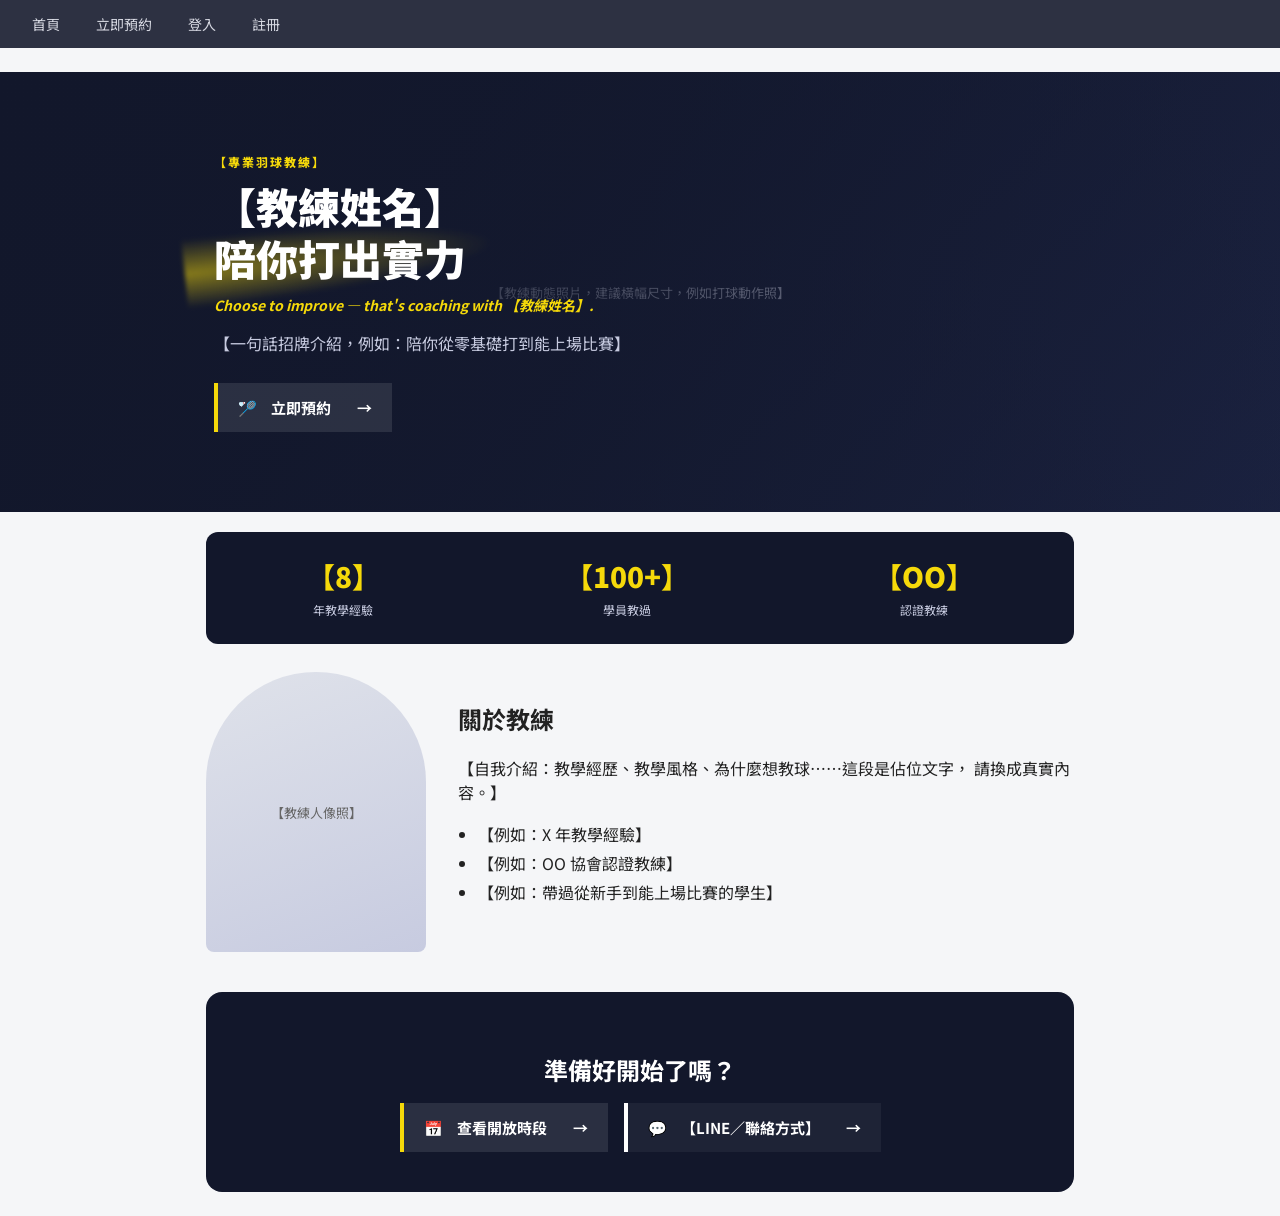
==== static/index.html @ aa8d1e14 "首頁改版參考 volunfittc.com.tw：滿版照片hero、拱門照片框、長條CTA按鈕 用者提供 volunfittc.com.tw 當設計參考，截圖看過後套用幾個明顯提升 質感的元素： - " ====
<!DOCTYPE html>
<html lang="zh-Hant">
<head>
  <meta charset="UTF-8" />
  <meta name="viewport" content="width=device-width, initial-scale=1" />
  <title>教練預約網站</title>
  <link rel="preconnect" href="https://fonts.googleapis.com" />
  <link rel="preconnect" href="https://fonts.gstatic.com" crossorigin />
  <link href="https://fonts.googleapis.com/css2?family=Noto+Sans+TC:wght@400;700;900&display=swap" rel="stylesheet" />
  <link rel="stylesheet" href="/static/css/style.css" />
</head>
<body>
  <nav class="topnav" id="topnav"></nav>
  <main class="home-main">
    <!--
      這整頁都是佔位內容（用【】標起來），還沒放教練真實的介紹跟照片。
      等內容確定後換掉：
      - .hero-photo 跟 .about-photo 的 background-image 換成真實照片網址
      - .stat-number、【】文字換成真實內容
      版面設計參考 volunfittc.com.tw：滿版照片 hero + 深色遮罩、粗體大
      標語配發光色帶、拱門照片框、左色條+icon 的長條 CTA 按鈕。
    -->
    <section class="hero-sporty">
      <div class="hero-photo hero-photo-placeholder">
        <span>【教練動態照片，建議橫幅尺寸，例如打球動作照】</span>
      </div>
      <div class="hero-overlay"></div>
      <div class="hero-content">
        <p class="hero-eyebrow">【專業羽球教練】</p>
        <h1 class="hero-headline">
          【教練姓名】<br />
          <span class="hero-glow">陪你打出實力</span>
        </h1>
        <p class="hero-tagline-en">Choose to improve — that's coaching with 【教練姓名】.</p>
        <p class="hero-tagline">【一句話招牌介紹，例如：陪你從零基礎打到能上場比賽】</p>
        <a href="/book.html" class="cta-bar">
          <span class="cta-bar-icon">🏸</span>
          <span>立即預約</span>
          <span class="cta-bar-arrow">→</span>
        </a>
      </div>
    </section>

    <div class="stats-row">
      <div class="stat-item">
        <span class="stat-number">【8】</span>
        <span class="stat-label">年教學經驗</span>
      </div>
      <div class="stat-item">
        <span class="stat-number">【100+】</span>
        <span class="stat-label">學員教過</span>
      </div>
      <div class="stat-item">
        <span class="stat-number">【OO】</span>
        <span class="stat-label">認證教練</span>
      </div>
    </div>

    <section class="about-split">
      <div class="about-photo about-photo-placeholder">
        <span>【教練人像照】</span>
      </div>
      <div class="about-text">
        <h2>關於教練</h2>
        <p>
          【自我介紹：教學經歷、教學風格、為什麼想教球……這段是佔位文字，
          請換成真實內容。】
        </p>
        <ul class="highlight-list">
          <li>【例如：X 年教學經驗】</li>
          <li>【例如：OO 協會認證教練】</li>
          <li>【例如：帶過從新手到能上場比賽的學生】</li>
        </ul>
      </div>
    </section>

    <section class="cta-banner">
      <h2>準備好開始了嗎？</h2>
      <div class="cta-banner-actions">
        <a href="/book.html" class="cta-bar">
          <span class="cta-bar-icon">📅</span>
          <span>查看開放時段</span>
          <span class="cta-bar-arrow">→</span>
        </a>
        <a href="#" class="cta-bar cta-bar-secondary">
          <span class="cta-bar-icon">💬</span>
          <span>【LINE／聯絡方式】</span>
          <span class="cta-bar-arrow">→</span>
        </a>
      </div>
    </section>
  </main>

  <script src="/static/js/common.js"></script>
</body>
</html>
---- static/css/style.css ----
/* 共用樣式：導覽列、表格、表單、Modal（跟 coaching-record-tool 同一套精簡版） */
* {
  box-sizing: border-box;
}

body {
  margin: 0;
  font-family: "Noto Sans TC", "Microsoft JhengHei", system-ui, sans-serif;
  background: #f5f6f8;
  color: #222;
}

nav.topnav {
  display: flex;
  gap: 4px;
  background: #2d3142;
  padding: 0 16px;
  overflow-x: auto;
  white-space: nowrap;
}

nav.topnav a {
  color: #d8dae3;
  text-decoration: none;
  padding: 14px 16px;
  font-size: 14px;
  flex-shrink: 0;
}

nav.topnav a:hover,
nav.topnav a.active {
  color: #fff;
  background: #40465e;
}

main {
  max-width: 900px;
  margin: 24px auto;
  padding: 0 16px;
  overflow-x: auto;
}

h1 {
  font-size: 20px;
  margin-bottom: 16px;
}

/* 首頁封面：動感運動風（深色底 + 亮黃重點色，大字體標語 + 斜角色塊） */
:root {
  --sport-navy: #12172b;
  --sport-navy-light: #1e2648;
  --sport-accent: #f5d90a;
  --sport-muted: #c7cbe0;
}

/* 首頁 <main> 要讓 hero 區塊滿版撐出去，這裡不能繼續套用共用的
   max-width:900px（見 .home-main .hero-sporty 的「撐滿版寬」技巧） */
.home-main {
  overflow: visible;
}

body {
  overflow-x: hidden; /* hero 滿版用負 margin 撐出視窗寬度，避免因此多出橫向捲軸 */
}

/* hero：滿版照片＋深色漸層遮罩＋粗體大標語，設計參考 volunfittc.com.tw */
.home-main .hero-sporty {
  position: relative;
  width: 100vw;
  left: 50%;
  right: 50%;
  margin-left: -50vw;
  margin-right: -50vw;
  margin-top: 0;
  min-height: 440px;
  display: flex;
  align-items: center;
  overflow: hidden;
  color: #fff;
}

.hero-photo {
  position: absolute;
  inset: 0;
  background-size: cover;
  background-position: center;
}

.hero-photo-placeholder {
  display: flex;
  align-items: center;
  justify-content: center;
  background: linear-gradient(135deg, var(--sport-navy) 0%, var(--sport-navy-light) 100%);
  color: var(--sport-muted);
  font-size: 13px;
  text-align: center;
  padding: 24px;
}

.hero-overlay {
  position: absolute;
  inset: 0;
  background: linear-gradient(
    100deg,
    rgba(18, 23, 43, 0.96) 0%,
    rgba(18, 23, 43, 0.75) 45%,
    rgba(18, 23, 43, 0.3) 100%
  );
}

.hero-content {
  position: relative;
  z-index: 2;
  width: 100%;
  max-width: 900px;
  margin: 0 auto;
  padding: 64px 24px;
}

.hero-eyebrow {
  text-transform: uppercase;
  letter-spacing: 2px;
  font-size: 12px;
  color: var(--sport-accent);
  font-weight: 800;
  margin: 0 0 10px;
}

.hero-headline {
  font-size: 42px;
  font-weight: 900;
  margin: 0 0 10px;
  line-height: 1.25;
}

/* 標語裡的關鍵字後面配一道斜向發光色帶，呼應參考網站的視覺重點 */
.hero-glow {
  position: relative;
  display: inline-block;
}

.hero-glow::before {
  content: "";
  position: absolute;
  left: -12%;
  top: 50%;
  width: 124%;
  height: 70px;
  background: radial-gradient(ellipse at left, rgba(245, 217, 10, 0.5), transparent 70%);
  transform: translateY(-50%) rotate(-6deg);
  z-index: -1;
  filter: blur(2px);
}

.hero-tagline-en {
  color: var(--sport-accent);
  font-weight: 700;
  font-style: italic;
  font-size: 14px;
  margin: 0 0 10px;
}

.hero-sporty .hero-tagline {
  font-size: 16px;
  color: var(--sport-muted);
  margin-bottom: 28px;
}

/* 長條型 CTA：左邊色條 + icon + 文字 + 箭頭，取代原本的圓角按鈕 */
.cta-bar {
  display: inline-flex;
  align-items: center;
  gap: 14px;
  background: rgba(255, 255, 255, 0.1);
  border-left: 4px solid var(--sport-accent);
  color: #fff;
  text-decoration: none;
  padding: 14px 20px;
  font-weight: 700;
  font-size: 15px;
}

.cta-bar:hover {
  background: rgba(255, 255, 255, 0.18);
}

.cta-bar-arrow {
  margin-left: 12px;
  transition: transform 0.15s ease;
}

.cta-bar:hover .cta-bar-arrow {
  transform: translateX(4px);
}

.cta-bar-secondary {
  border-left-color: #fff;
  background: rgba(255, 255, 255, 0.05);
}

.stats-row {
  display: flex;
  justify-content: space-around;
  flex-wrap: wrap;
  background: var(--sport-navy);
  color: #fff;
  padding: 24px 16px;
  margin: 20px 0 28px;
  border-radius: 12px;
  gap: 16px;
}

.stat-item {
  text-align: center;
}

.stat-number {
  display: block;
  font-size: 28px;
  font-weight: 900;
  color: var(--sport-accent);
}

.stat-label {
  font-size: 12px;
  color: var(--sport-muted);
}

.highlight-list {
  padding-left: 20px;
  line-height: 1.8;
}

/* 自我介紹：拱門造型照片（上兩角大圓角、下兩角小圓角）+ 文字並排 */
.about-split {
  display: flex;
  gap: 32px;
  align-items: center;
  margin: 8px 0 28px;
  flex-wrap: wrap;
}

.about-photo {
  flex: 0 0 220px;
  width: 220px;
  height: 280px;
  border-radius: 110px 110px 8px 8px;
  background-size: cover;
  background-position: center;
}

.about-photo-placeholder {
  display: flex;
  align-items: center;
  justify-content: center;
  background: linear-gradient(160deg, #dfe2ea, #c7cbe0);
  color: #666;
  font-size: 13px;
  text-align: center;
  padding: 16px;
}

.about-text {
  flex: 1;
  min-width: 260px;
}

.about-text h2 {
  margin-top: 0;
}

.cta-banner {
  text-align: center;
  background: var(--sport-navy);
  color: #fff;
  padding: 40px 16px;
  margin-top: 40px;
  border-radius: 16px;
}

.cta-banner h2 {
  color: #fff;
  margin-bottom: 16px;
}

.cta-banner-actions {
  display: flex;
  justify-content: center;
  flex-wrap: wrap;
  gap: 16px;
}

table {
  width: 100%;
  border-collapse: collapse;
  background: #fff;
  box-shadow: 0 1px 3px rgba(0, 0, 0, 0.1);
}

th,
td {
  text-align: left;
  padding: 10px 12px;
  border-bottom: 1px solid #eee;
  font-size: 14px;
}

th {
  background: #eef0f4;
  font-weight: 600;
}

tr:last-child td {
  border-bottom: none;
}

button {
  cursor: pointer;
  border: none;
  border-radius: 4px;
  padding: 6px 12px;
  font-size: 13px;
  background: #4a5cff;
  color: #fff;
}

button.secondary {
  background: #cfd2dc;
  color: #333;
}

button.danger {
  background: #e35555;
}

button:disabled {
  opacity: 0.5;
  cursor: not-allowed;
}

.status-pending {
  color: #8a5a00;
  font-weight: 600;
}

.status-approved {
  color: #1b4d2e;
  font-weight: 600;
}

.status-rejected {
  color: #888;
}

.toolbar {
  display: flex;
  justify-content: space-between;
  align-items: center;
  margin-bottom: 12px;
}

.form-card {
  background: #fff;
  border-radius: 8px;
  padding: 20px 24px;
  box-shadow: 0 1px 3px rgba(0, 0, 0, 0.1);
  max-width: 400px;
  margin: 40px auto;
}

.form-row {
  margin-bottom: 12px;
  display: flex;
  flex-direction: column;
  gap: 4px;
}

.form-row label {
  font-size: 13px;
  color: #555;
}

.form-row input,
.form-row select,
.form-row textarea {
  padding: 8px;
  border: 1px solid #ccc;
  border-radius: 4px;
  font-size: 14px;
}

.error-text {
  color: #c0392b;
  font-size: 13px;
  margin: 8px 0 0;
}

.section-block {
  margin-bottom: 28px;
}

.section-block h2 {
  font-size: 16px;
  margin-bottom: 8px;
}

/* 開放時段月曆（Calendly 風格：選日期 → 冒出當天時段） */
.calendar-card {
  background: #fff;
  border-radius: 8px;
  padding: 16px;
  box-shadow: 0 1px 3px rgba(0, 0, 0, 0.1);
  margin-bottom: 20px;
}

.calendar-header {
  display: flex;
  justify-content: space-between;
  align-items: center;
  margin-bottom: 10px;
}

.calendar-header h2 {
  font-size: 16px;
  margin: 0;
}

.calendar-weekdays,
.calendar-grid {
  display: grid;
  grid-template-columns: repeat(7, 1fr);
  gap: 4px;
}

.calendar-weekdays span {
  text-align: center;
  font-size: 12px;
  color: #888;
  padding: 4px 0;
}

.calendar-day {
  aspect-ratio: 1;
  display: flex;
  flex-direction: column;
  align-items: center;
  justify-content: center;
  border-radius: 8px;
  font-size: 14px;
  color: #999;
}

.calendar-day.empty {
  visibility: hidden;
}

.calendar-day.has-slots {
  cursor: pointer;
  background: #eef0ff;
  color: #2d3142;
  font-weight: 600;
}

.calendar-day.has-slots:hover {
  background: #dde0ff;
}

.calendar-day.selected {
  background: #4a5cff;
  color: #fff;
}

.slot-dot {
  width: 5px;
  height: 5px;
  border-radius: 50%;
  background: #4a5cff;
  margin-top: 2px;
}

.calendar-day.selected .slot-dot {
  background: #fff;
}

.slot-chip-list {
  display: flex;
  flex-wrap: wrap;
  gap: 10px;
}

.slot-chip {
  background: #fff;
  border: 1px solid #ccd0dc;
  border-radius: 20px;
  padding: 10px 18px;
  font-size: 14px;
  color: #2d3142;
  box-shadow: 0 1px 3px rgba(0, 0, 0, 0.08);
}

.slot-chip:hover {
  border-color: #4a5cff;
  color: #4a5cff;
}

/* 選日期後的時段面板：手機是從底部滑出的 bottom sheet（蓋在月曆上面，
   不用捲動頁面就看得到），桌面／平板夠寬時改成月曆右邊的固定側欄，
   兩者同時顯示。切換由下面兩個 @media 決定，JS 只負責加/拿掉 .open。 */
.booking-layout {
  position: relative;
}

#day-slots-backdrop {
  display: none;
  position: fixed;
  inset: 0;
  background: rgba(0, 0, 0, 0.4);
  z-index: 40;
}

#day-slots-backdrop.show {
  display: block;
}

.day-slots-panel {
  position: fixed;
  left: 0;
  right: 0;
  bottom: 0;
  background: #fff;
  border-radius: 16px 16px 0 0;
  box-shadow: 0 -2px 16px rgba(0, 0, 0, 0.18);
  padding: 8px 16px 20px;
  max-height: 65vh;
  overflow-y: auto;
  z-index: 50;
  transform: translateY(100%);
  transition: transform 0.25s ease;
}

.day-slots-panel.open {
  transform: translateY(0);
}

.day-slots-panel-handle {
  width: 40px;
  height: 4px;
  border-radius: 2px;
  background: #ddd;
  margin: 6px auto 12px;
}

.day-slots-panel-header {
  display: flex;
  justify-content: space-between;
  align-items: center;
  margin-bottom: 10px;
}

.day-slots-panel-header h2 {
  font-size: 16px;
  margin: 0;
}

/* 畫面夠寬（平板橫向／桌機）：月曆＋時段面板並排，都常駐顯示，不用點按才出現 */
@media (min-width: 700px) {
  .booking-layout {
    display: flex;
    gap: 20px;
    align-items: flex-start;
  }

  .calendar-card {
    flex: 1;
    margin-bottom: 0;
  }

  #day-slots-backdrop {
    display: none !important;
  }

  .day-slots-panel {
    position: static;
    transform: none;
    flex: 1;
    max-height: none;
    overflow: visible;
    border-radius: 8px;
    box-shadow: 0 1px 3px rgba(0, 0, 0, 0.1);
    padding: 16px;
  }

  .day-slots-panel-handle,
  #btn-close-day-slots {
    display: none;
  }
}

/* Modal（confirmDialog 用） */
.modal-backdrop {
  display: none;
  position: fixed;
  inset: 0;
  background: rgba(0, 0, 0, 0.4);
  align-items: center;
  justify-content: center;
  z-index: 100;
  padding: 16px;
}

.modal-backdrop.open {
  display: flex;
}

.modal {
  background: #fff;
  border-radius: 8px;
  padding: 20px 24px;
  width: 100%;
  max-width: 420px;
}

.modal-actions {
  display: flex;
  justify-content: flex-end;
  gap: 8px;
  margin-top: 16px;
}

/* 手機版適配 */
@media (max-width: 640px) {
  main {
    margin: 12px auto;
    padding: 0 10px;
  }

  .toolbar {
    flex-direction: column;
    align-items: flex-start;
    gap: 8px;
  }

  th,
  td {
    padding: 8px;
    font-size: 13px;
  }

  .form-card {
    margin: 16px auto;
    max-width: 100%;
  }

  .calendar-day {
    font-size: 12px;
    border-radius: 6px;
  }

  .slot-chip {
    flex: 1 1 100%;
    text-align: center;
  }

  .hero-content {
    padding: 40px 20px;
    text-align: center;
  }

  .hero-headline {
    font-size: 28px;
  }

  .stats-row {
    gap: 20px 12px;
  }

  .about-split {
    justify-content: center;
    text-align: center;
  }

  .about-photo {
    margin: 0 auto;
  }

  .cta-bar {
    width: 100%;
    justify-content: center;
  }
}
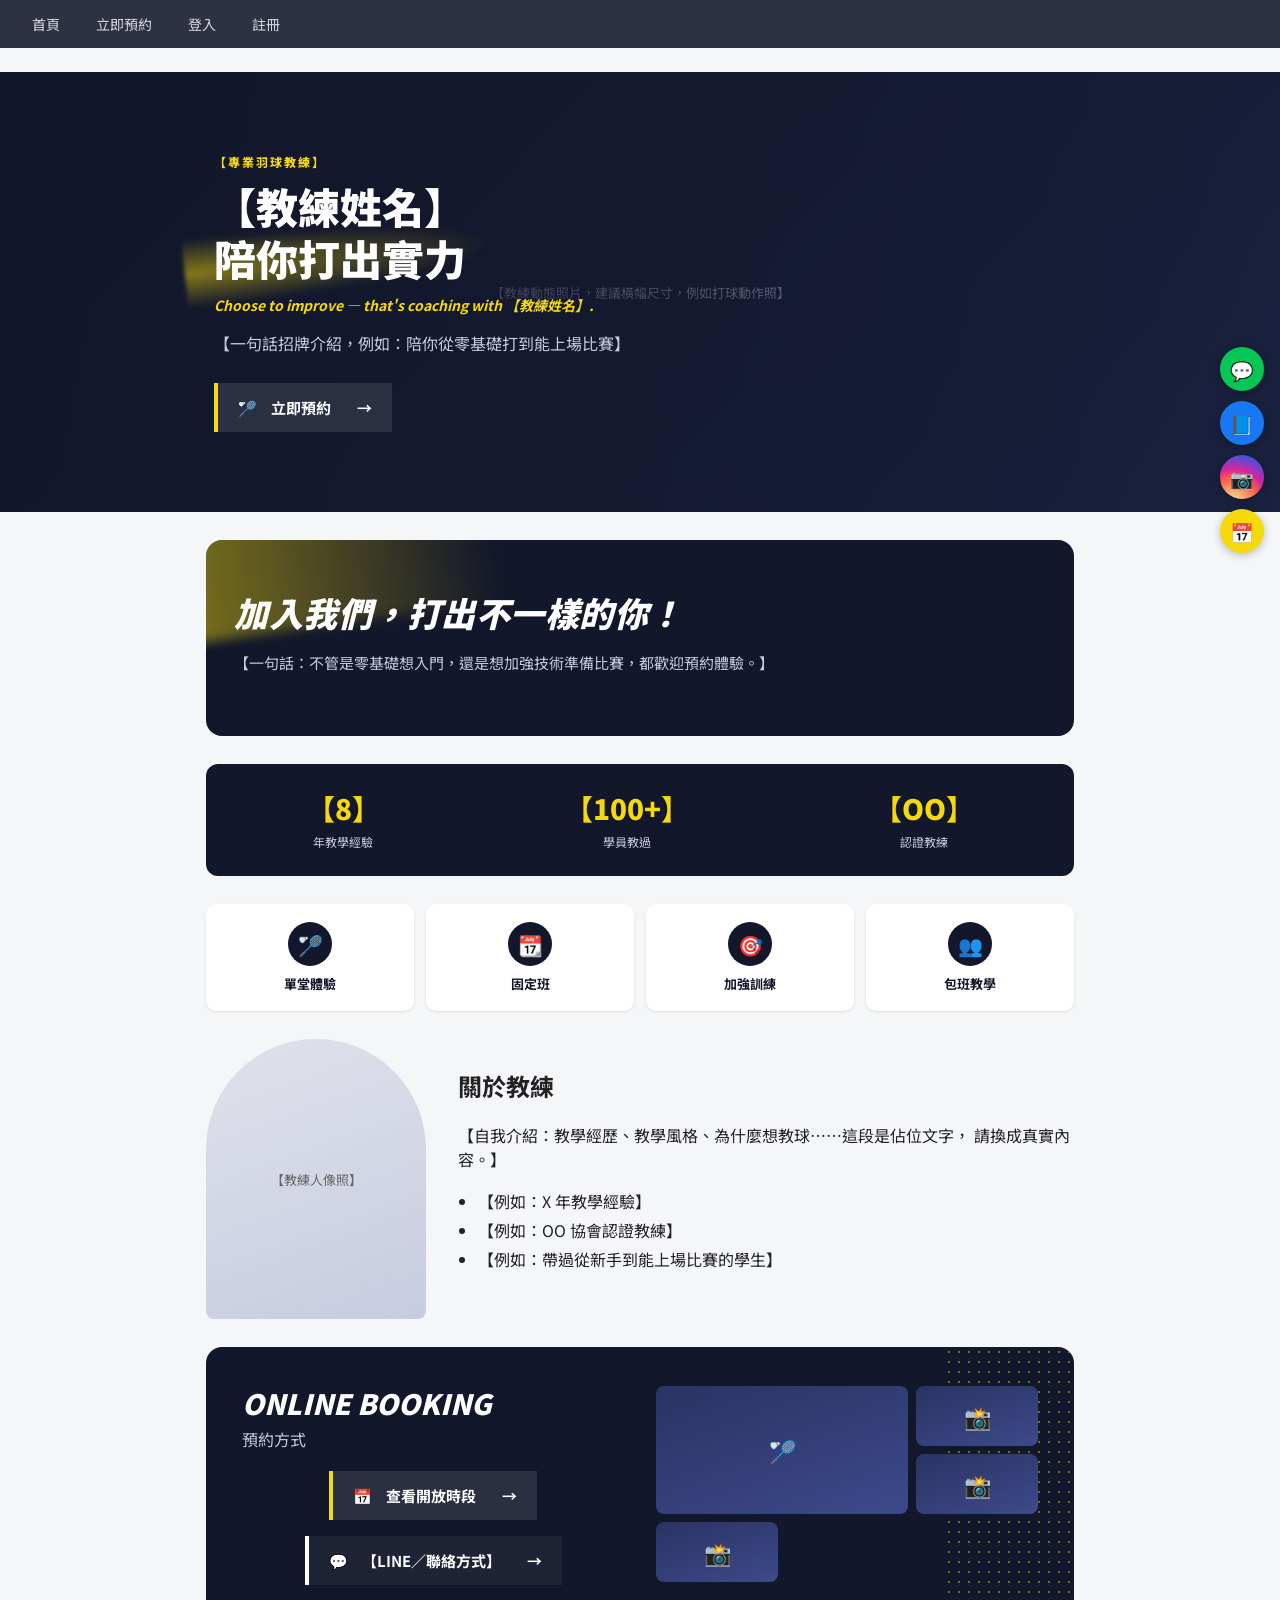
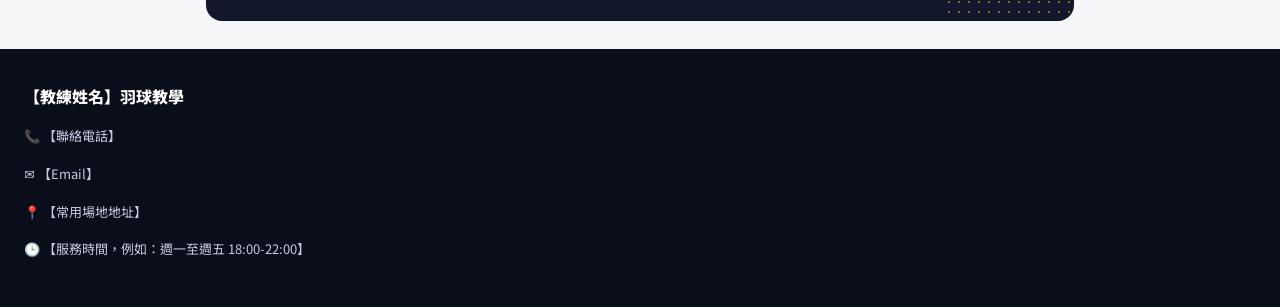
==== commit e6565204: "首頁完整比照 volunfittc.com.tw 的版面結構，不只是配色風格 照參考網站從頭到尾捲過一次抓齊的區塊順序，內容/功能全部換成我們的 預約系統：  - hero（已有） - 對應「JOIN" ====
--- a/static/index.html
+++ b/static/index.html
@@ -13,12 +13,17 @@
   <nav class="topnav" id="topnav"></nav>
   <main class="home-main">
     <!--
-      這整頁都是佔位內容（用【】標起來），還沒放教練真實的介紹跟照片。
-      等內容確定後換掉：
-      - .hero-photo 跟 .about-photo 的 background-image 換成真實照片網址
-      - .stat-number、【】文字換成真實內容
-      版面設計參考 volunfittc.com.tw：滿版照片 hero + 深色遮罩、粗體大
-      標語配發光色帶、拱門照片框、左色條+icon 的長條 CTA 按鈕。
+      整頁版面完整比照 volunfittc.com.tw 的區塊順序跟視覺手法（滿版照片
+      hero、大字標語配發光色帶、分類選單、Online Booking 區塊配照片拼貼
+      +halftone 網點裝飾、拱門照片框、滿版深色 footer、右側浮動社群
+      icon、回頂部按鈕——後兩者在 common.js 統一注入、所有頁面共用），
+      內容跟功能全部換成我們自己的預約系統。
+
+      這整頁都是佔位內容（用【】標起來），還沒放教練真實的介紹跟照片，
+      也還沒有真實的社群/聯絡資訊。等內容確定後換掉：
+      - .hero-photo、.about-photo、.collage-item 的佔位方塊換成真實照片
+      - 【】文字換成真實內容
+      - common.js 的 floating-dock 連結、footer 的聯絡資訊換成真實的
     -->
     <section class="hero-sporty">
       <div class="hero-photo hero-photo-placeholder">
@@ -41,6 +46,15 @@
       </div>
     </section>
 
+    <!-- 對應原網站的「JOIN US, JOIN VOLUNFIT!」巨大斜體標語衝擊區塊 -->
+    <section class="impact-banner">
+      <div class="impact-glow-bar"></div>
+      <h2 class="impact-headline">加入我們，打出不一樣的你！</h2>
+      <p class="impact-subtitle">
+        【一句話：不管是零基礎想入門，還是想加強技術準備比賽，都歡迎預約體驗。】
+      </p>
+    </section>
+
     <div class="stats-row">
       <div class="stat-item">
         <span class="stat-number">【8】</span>
@@ -55,6 +69,26 @@
         <span class="stat-label">認證教練</span>
       </div>
     </div>
+
+    <!-- 對應原網站的「教練課程/週期專班/小班團課/客製包班」分類選單 -->
+    <section class="category-tabs">
+      <div class="category-tab">
+        <div class="category-tab-icon">🏸</div>
+        <span>單堂體驗</span>
+      </div>
+      <div class="category-tab">
+        <div class="category-tab-icon">📆</div>
+        <span>固定班</span>
+      </div>
+      <div class="category-tab">
+        <div class="category-tab-icon">🎯</div>
+        <span>加強訓練</span>
+      </div>
+      <div class="category-tab">
+        <div class="category-tab-icon">👥</div>
+        <span>包班教學</span>
+      </div>
+    </section>
 
     <section class="about-split">
       <div class="about-photo about-photo-placeholder">
@@ -74,23 +108,42 @@
       </div>
     </section>
 
-    <section class="cta-banner">
-      <h2>準備好開始了嗎？</h2>
-      <div class="cta-banner-actions">
-        <a href="/book.html" class="cta-bar">
-          <span class="cta-bar-icon">📅</span>
-          <span>查看開放時段</span>
-          <span class="cta-bar-arrow">→</span>
-        </a>
-        <a href="#" class="cta-bar cta-bar-secondary">
-          <span class="cta-bar-icon">💬</span>
-          <span>【LINE／聯絡方式】</span>
-          <span class="cta-bar-arrow">→</span>
-        </a>
+    <!-- 對應原網站的「ONLINE BOOKING / 預約方式」區塊：照片拼貼 + halftone 網點裝飾 -->
+    <section class="booking-showcase">
+      <div class="halftone-decor"></div>
+      <div class="booking-showcase-text">
+        <h2>ONLINE BOOKING</h2>
+        <p class="booking-showcase-sub">預約方式</p>
+        <div class="cta-banner-actions">
+          <a href="/book.html" class="cta-bar">
+            <span class="cta-bar-icon">📅</span>
+            <span>查看開放時段</span>
+            <span class="cta-bar-arrow">→</span>
+          </a>
+          <a href="#" class="cta-bar cta-bar-secondary">
+            <span class="cta-bar-icon">💬</span>
+            <span>【LINE／聯絡方式】</span>
+            <span class="cta-bar-arrow">→</span>
+          </a>
+        </div>
+      </div>
+      <div class="booking-collage">
+        <div class="collage-item collage-item-lg">🏸</div>
+        <div class="collage-item">📸</div>
+        <div class="collage-item">📸</div>
+        <div class="collage-item">📸</div>
       </div>
     </section>
   </main>
 
+  <footer class="site-footer">
+    <div class="footer-brand">【教練姓名】羽球教學</div>
+    <p>📞 【聯絡電話】</p>
+    <p>✉️ 【Email】</p>
+    <p>📍 【常用場地地址】</p>
+    <p>🕒 【服務時間，例如：週一至週五 18:00-22:00】</p>
+  </footer>
+
   <script src="/static/js/common.js"></script>
 </body>
 </html>
--- a/static/css/style.css
+++ b/static/css/style.css
@@ -288,6 +288,235 @@
   justify-content: center;
   flex-wrap: wrap;
   gap: 16px;
+}
+
+/* 對應原網站「JOIN US, JOIN VOLUNFIT!」的巨大斜體標語衝擊區塊 */
+.impact-banner {
+  position: relative;
+  background: var(--sport-navy);
+  color: #fff;
+  padding: 48px 28px;
+  border-radius: 16px;
+  overflow: hidden;
+  margin: 28px 0;
+}
+
+.impact-glow-bar {
+  position: absolute;
+  top: -30px;
+  left: -10%;
+  width: 55%;
+  height: 110px;
+  background: linear-gradient(90deg, var(--sport-accent), transparent 80%);
+  transform: rotate(-8deg);
+  opacity: 0.55;
+  filter: blur(6px);
+}
+
+.impact-headline {
+  position: relative;
+  font-size: 34px;
+  font-weight: 900;
+  font-style: italic;
+  letter-spacing: 0.5px;
+  margin: 0 0 12px;
+}
+
+.impact-subtitle {
+  position: relative;
+  color: var(--sport-muted);
+  font-size: 15px;
+  max-width: 620px;
+}
+
+/* 對應原網站的分類選單（教練課程/週期專班/小班團課/客製包班） */
+.category-tabs {
+  display: flex;
+  justify-content: space-between;
+  gap: 12px;
+  flex-wrap: wrap;
+  margin-bottom: 28px;
+}
+
+.category-tab {
+  flex: 1;
+  min-width: 120px;
+  background: #fff;
+  border-radius: 10px;
+  box-shadow: 0 1px 3px rgba(0, 0, 0, 0.1);
+  padding: 18px 12px;
+  display: flex;
+  flex-direction: column;
+  align-items: center;
+  gap: 8px;
+  font-size: 13px;
+  font-weight: 700;
+  color: var(--sport-navy);
+  text-align: center;
+}
+
+.category-tab-icon {
+  width: 44px;
+  height: 44px;
+  border-radius: 50%;
+  background: var(--sport-navy);
+  color: var(--sport-accent);
+  display: flex;
+  align-items: center;
+  justify-content: center;
+  font-size: 20px;
+}
+
+/* 對應原網站的「ONLINE BOOKING / 預約方式」：照片拼貼 + halftone 網點 */
+.booking-showcase {
+  position: relative;
+  background: var(--sport-navy);
+  color: #fff;
+  border-radius: 16px;
+  padding: 36px;
+  margin: 28px 0;
+  display: flex;
+  gap: 32px;
+  align-items: center;
+  flex-wrap: wrap;
+  overflow: hidden;
+}
+
+.booking-showcase-text {
+  position: relative;
+  z-index: 2;
+  flex: 1;
+  min-width: 240px;
+}
+
+.booking-showcase h2 {
+  font-size: 28px;
+  font-weight: 900;
+  font-style: italic;
+  margin: 0 0 4px;
+}
+
+.booking-showcase-sub {
+  color: var(--sport-muted);
+  margin: 0 0 20px;
+}
+
+.booking-collage {
+  position: relative;
+  z-index: 2;
+  flex: 1;
+  min-width: 220px;
+  display: grid;
+  grid-template-columns: repeat(3, 1fr);
+  grid-auto-rows: 60px;
+  gap: 8px;
+}
+
+.collage-item {
+  border-radius: 8px;
+  display: flex;
+  align-items: center;
+  justify-content: center;
+  font-size: 22px;
+  background: linear-gradient(160deg, #2a3364, #3d4a8a);
+  color: var(--sport-muted);
+}
+
+.collage-item-lg {
+  grid-row: span 2;
+  grid-column: span 2;
+}
+
+.halftone-decor {
+  position: absolute;
+  right: -30px;
+  top: -20px;
+  bottom: -20px;
+  width: 160px;
+  background-image: radial-gradient(rgba(245, 217, 10, 0.45) 1.5px, transparent 1.5px);
+  background-size: 10px 10px;
+  z-index: 1;
+}
+
+/* 右側浮動社群 icon + 回頂部按鈕，所有頁面共用（見 common.js） */
+.floating-dock {
+  position: fixed;
+  right: 16px;
+  top: 50%;
+  transform: translateY(-50%);
+  display: flex;
+  flex-direction: column;
+  gap: 10px;
+  z-index: 80;
+}
+
+.dock-icon {
+  width: 44px;
+  height: 44px;
+  border-radius: 50%;
+  display: flex;
+  align-items: center;
+  justify-content: center;
+  font-size: 19px;
+  text-decoration: none;
+  box-shadow: 0 2px 8px rgba(0, 0, 0, 0.25);
+}
+
+.dock-line {
+  background: #06c755;
+}
+
+.dock-fb {
+  background: #1877f2;
+}
+
+.dock-ig {
+  background: radial-gradient(circle at 30% 110%, #fdf497, #fd5949 45%, #d6249f 60%, #285aeb 90%);
+}
+
+.dock-book {
+  background: var(--sport-accent);
+}
+
+.back-to-top {
+  position: fixed;
+  left: 16px;
+  bottom: 16px;
+  background: var(--sport-navy);
+  color: #fff;
+  border: none;
+  border-radius: 50%;
+  width: 48px;
+  height: 48px;
+  font-size: 10px;
+  font-weight: 700;
+  cursor: pointer;
+  opacity: 0;
+  pointer-events: none;
+  transition: opacity 0.2s ease;
+  z-index: 80;
+}
+
+.back-to-top.show {
+  opacity: 1;
+  pointer-events: auto;
+}
+
+/* 滿版深色 footer，比照原網站的聯絡資訊區塊（單教練只需要一欄，原網站
+   因為有多個分館才有四欄） */
+.site-footer {
+  background: #0a0d1a;
+  color: var(--sport-muted);
+  padding: 32px 24px;
+  font-size: 13px;
+  line-height: 1.9;
+}
+
+.footer-brand {
+  color: #fff;
+  font-weight: 800;
+  font-size: 16px;
+  margin-bottom: 8px;
 }
 
 table {
@@ -687,4 +916,39 @@
     width: 100%;
     justify-content: center;
   }
-}
+
+  .impact-headline {
+    font-size: 24px;
+  }
+
+  .category-tabs {
+    justify-content: center;
+  }
+
+  .category-tab {
+    min-width: 40%;
+  }
+
+  .booking-showcase {
+    padding: 24px 20px;
+  }
+
+  .booking-collage {
+    grid-auto-rows: 50px;
+  }
+
+  .halftone-decor {
+    display: none; /* 窄螢幕版面已經很擠，網點裝飾在這裡只會干擾閱讀 */
+  }
+
+  .floating-dock {
+    right: 8px;
+    gap: 8px;
+  }
+
+  .dock-icon {
+    width: 38px;
+    height: 38px;
+    font-size: 16px;
+  }
+}
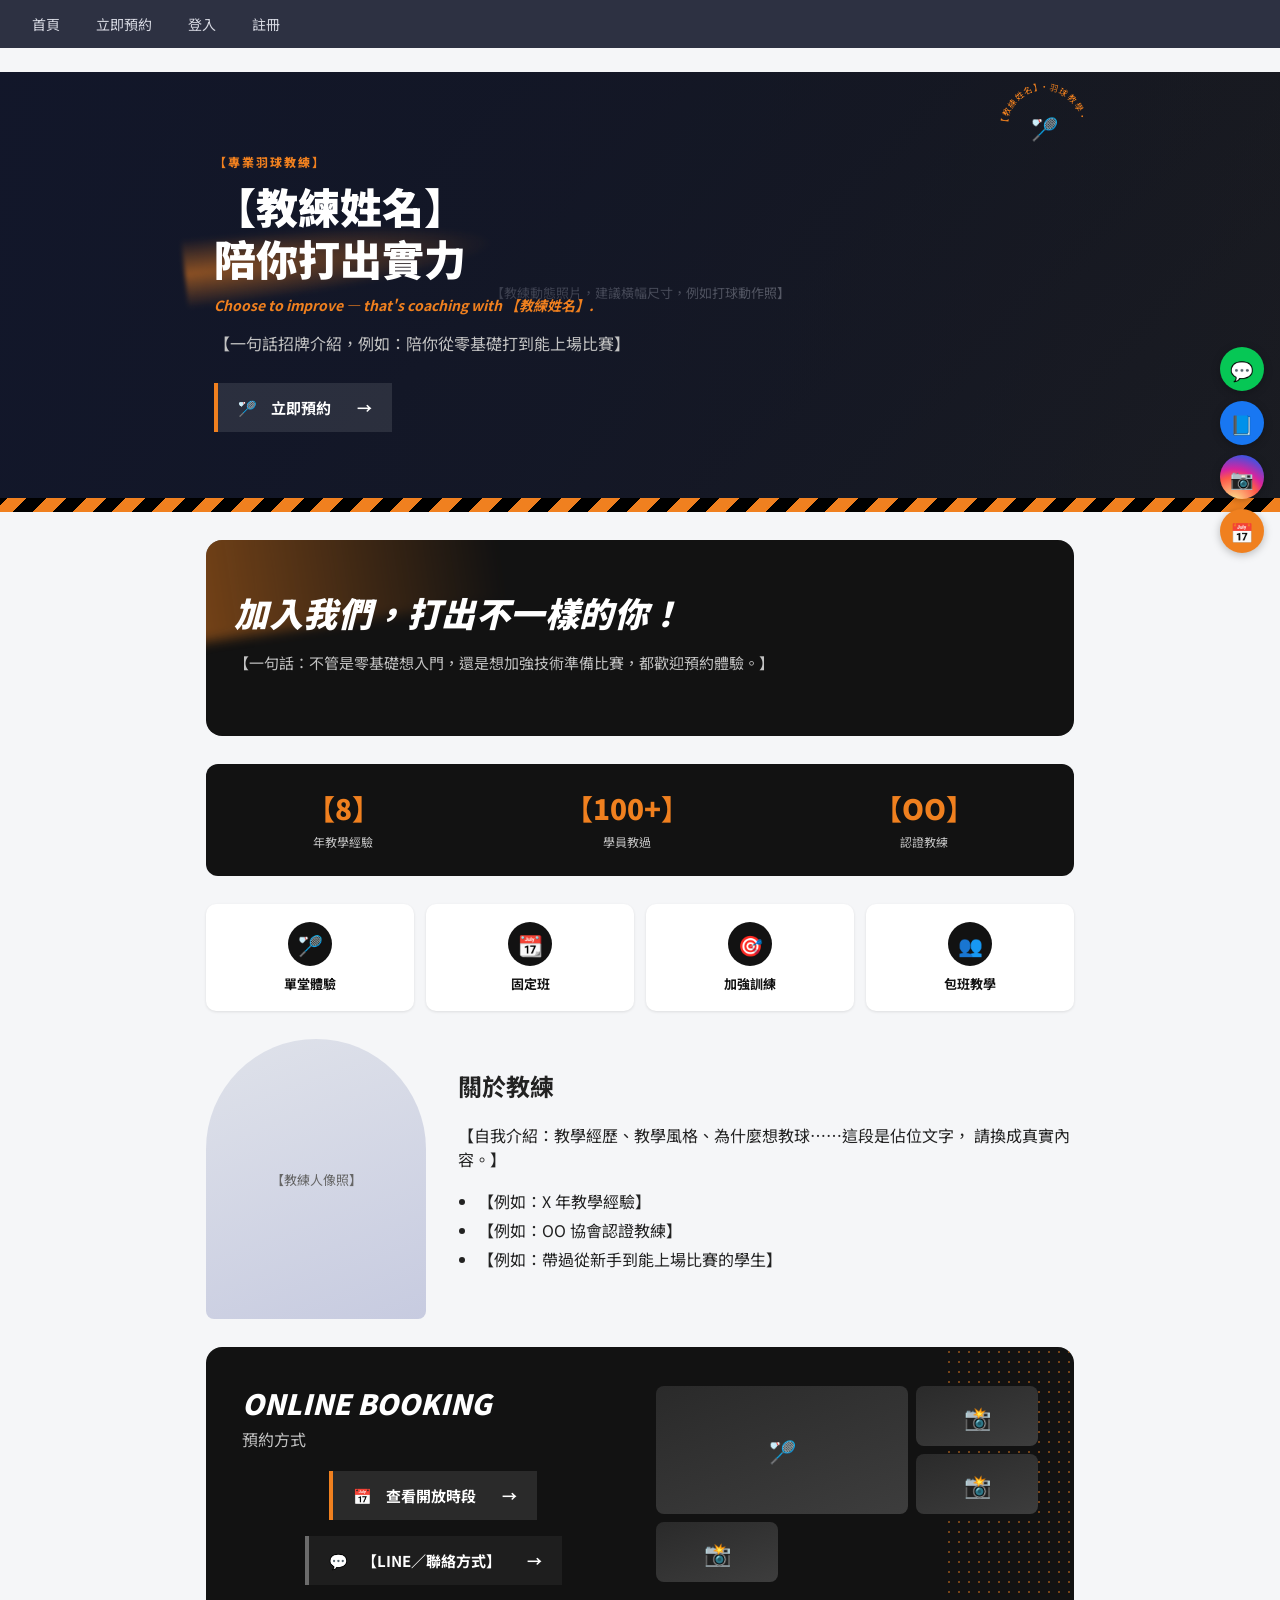
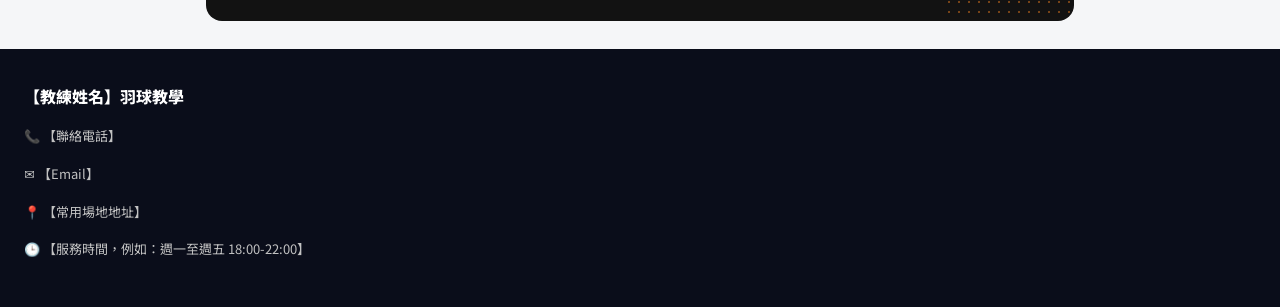
==== commit ccbbb46b: "色彩配置改成比照 volunfittc.com.tw 的實際配色：黑+橘，不是藍+黃 重新看截圖確認實際色值：背景是接近黑的深灰（不是深藍），重點色是 橘/琥珀色（不是黃色）。CSS 變數集中在 :r" ====
--- a/static/index.html
+++ b/static/index.html
@@ -31,6 +31,17 @@
       </div>
       <div class="hero-overlay"></div>
       <div class="hero-content">
+        <div class="hero-badge">
+          <svg viewBox="0 0 120 120" class="hero-badge-svg">
+            <defs>
+              <path id="hero-badge-path" d="M 60,60 m -48,0 a 48,48 0 1,1 96,0 a 48,48 0 1,1 -96,0" />
+            </defs>
+            <text font-size="11" fill="currentColor" letter-spacing="2">
+              <textPath href="#hero-badge-path">【教練姓名】・羽球教學・</textPath>
+            </text>
+          </svg>
+          <span class="hero-badge-center">🏸</span>
+        </div>
         <p class="hero-eyebrow">【專業羽球教練】</p>
         <h1 class="hero-headline">
           【教練姓名】<br />
@@ -44,6 +55,7 @@
           <span class="cta-bar-arrow">→</span>
         </a>
       </div>
+      <div class="stripe-decor"></div>
     </section>
 
     <!-- 對應原網站的「JOIN US, JOIN VOLUNFIT!」巨大斜體標語衝擊區塊 -->
--- a/static/css/style.css
+++ b/static/css/style.css
@@ -47,10 +47,11 @@
 
 /* 首頁封面：動感運動風（深色底 + 亮黃重點色，大字體標語 + 斜角色塊） */
 :root {
-  --sport-navy: #12172b;
-  --sport-navy-light: #1e2648;
-  --sport-accent: #f5d90a;
-  --sport-muted: #c7cbe0;
+  /* 顏色比照 volunfittc.com.tw 的實際配色：黑＋橘，不是藍＋黃 */
+  --sport-navy: #121212;
+  --sport-navy-light: #1e1e1e;
+  --sport-accent: #f0801f;
+  --sport-muted: #c2c2c2;
 }
 
 /* 首頁 <main> 要讓 hero 區塊滿版撐出去，這裡不能繼續套用共用的
@@ -146,7 +147,7 @@
   top: 50%;
   width: 124%;
   height: 70px;
-  background: radial-gradient(ellipse at left, rgba(245, 217, 10, 0.5), transparent 70%);
+  background: radial-gradient(ellipse at left, rgba(240, 128, 31, 0.55), transparent 70%);
   transform: translateY(-50%) rotate(-6deg);
   z-index: -1;
   filter: blur(2px);
@@ -194,7 +195,7 @@
 }
 
 .cta-bar-secondary {
-  border-left-color: #fff;
+  border-left-color: #6b6b6b;
   background: rgba(255, 255, 255, 0.05);
 }
 
@@ -418,7 +419,7 @@
   align-items: center;
   justify-content: center;
   font-size: 22px;
-  background: linear-gradient(160deg, #2a3364, #3d4a8a);
+  background: linear-gradient(160deg, #2a2a2a, #3d3d3d);
   color: var(--sport-muted);
 }
 
@@ -433,9 +434,57 @@
   top: -20px;
   bottom: -20px;
   width: 160px;
-  background-image: radial-gradient(rgba(245, 217, 10, 0.45) 1.5px, transparent 1.5px);
+  background-image: radial-gradient(rgba(240, 128, 31, 0.45) 1.5px, transparent 1.5px);
   background-size: 10px 10px;
   z-index: 1;
+}
+
+/* 斜紋警示條紋裝飾，比照原網站 hero 底部的黑橘斜紋 */
+.stripe-decor {
+  position: absolute;
+  left: 0;
+  right: 0;
+  bottom: 0;
+  z-index: 2;
+  height: 14px;
+  background: repeating-linear-gradient(
+    -45deg,
+    var(--sport-accent),
+    var(--sport-accent) 14px,
+    #000 14px,
+    #000 28px
+  );
+}
+
+/* hero 裡的圓形旋轉徽章，比照原網站標語旁邊的旋轉印章文字 */
+.hero-badge {
+  position: absolute;
+  top: -8px;
+  right: 0;
+  width: 92px;
+  height: 92px;
+  color: var(--sport-accent);
+  z-index: 3;
+}
+
+.hero-badge-svg {
+  width: 100%;
+  height: 100%;
+  animation: hero-badge-spin 14s linear infinite;
+}
+
+.hero-badge-center {
+  position: absolute;
+  top: 50%;
+  left: 50%;
+  transform: translate(-50%, -50%);
+  font-size: 22px;
+}
+
+@keyframes hero-badge-spin {
+  to {
+    transform: rotate(360deg);
+  }
 }
 
 /* 右側浮動社群 icon + 回頂部按鈕，所有頁面共用（見 common.js） */
@@ -951,4 +1000,8 @@
     height: 38px;
     font-size: 16px;
   }
-}
+
+  .hero-badge {
+    display: none; /* 窄螢幕空間有限，旋轉徽章容易跟標語文字疊在一起 */
+  }
+}
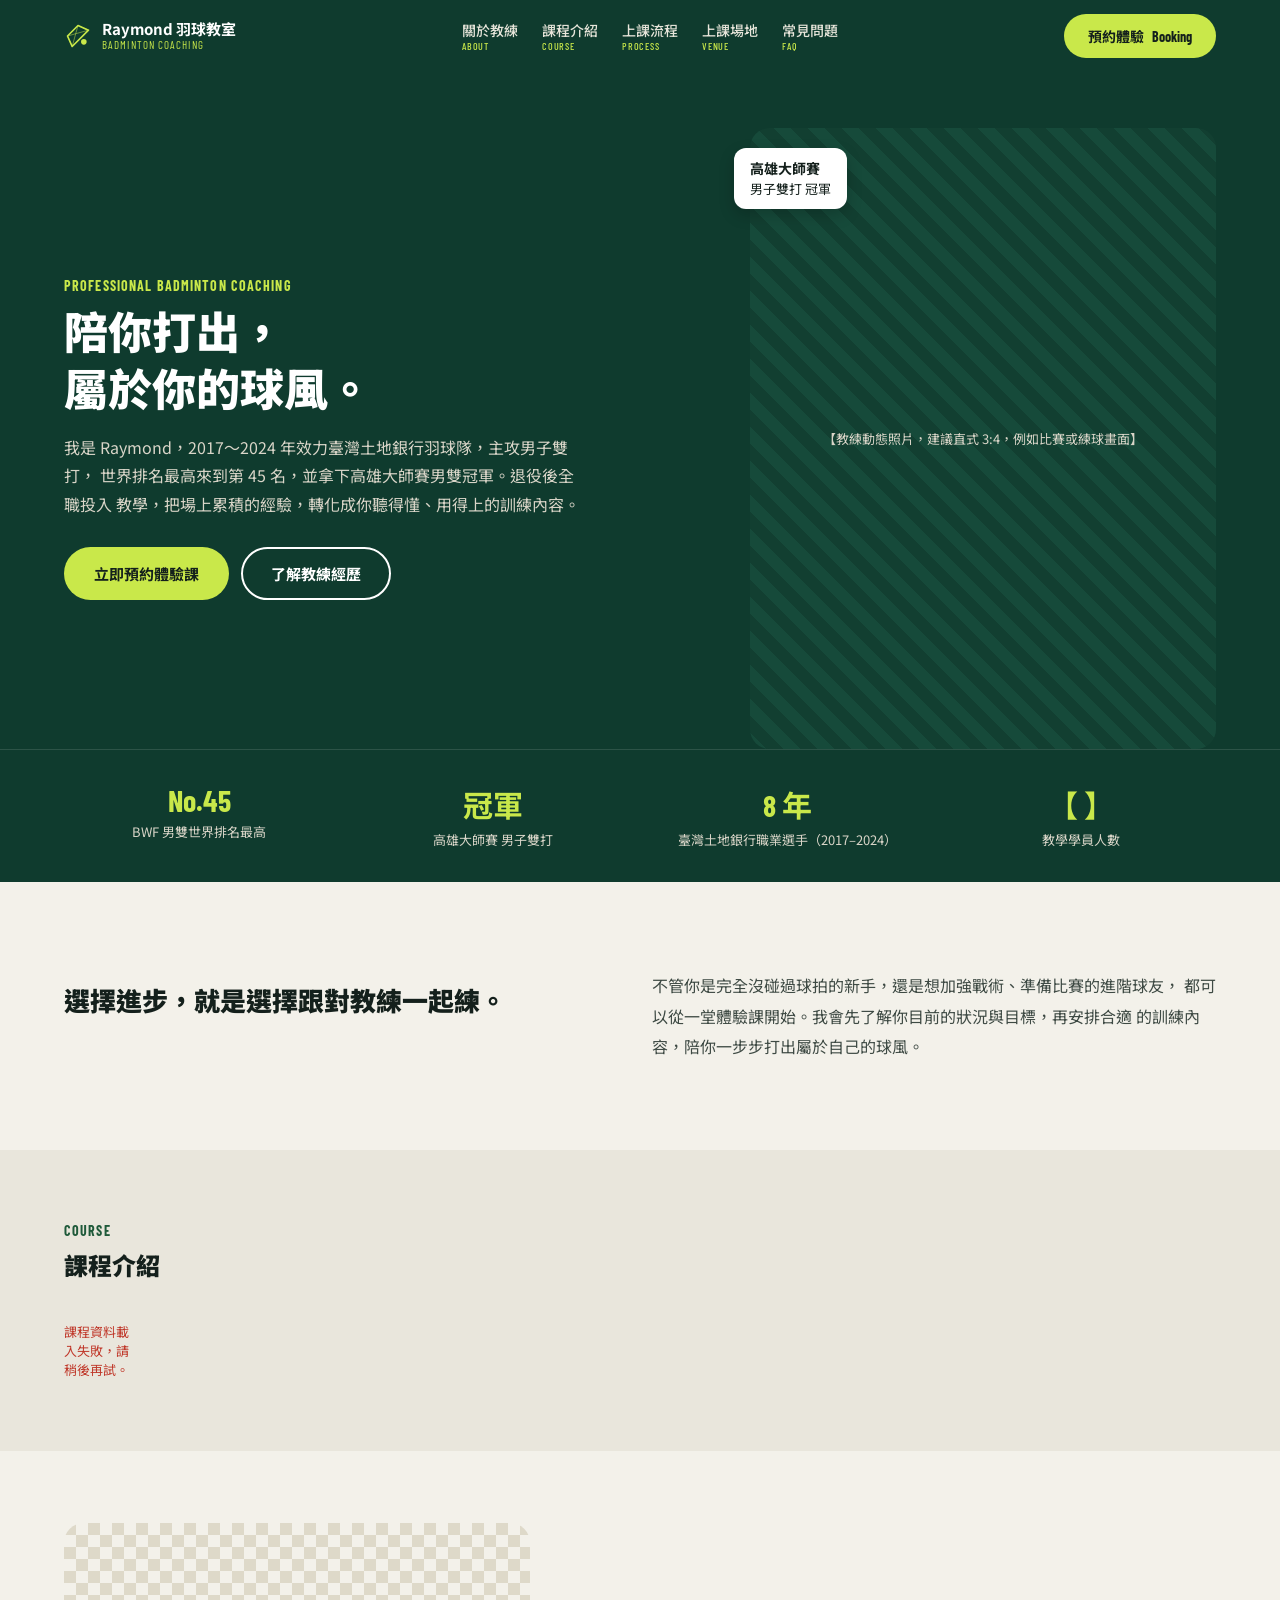
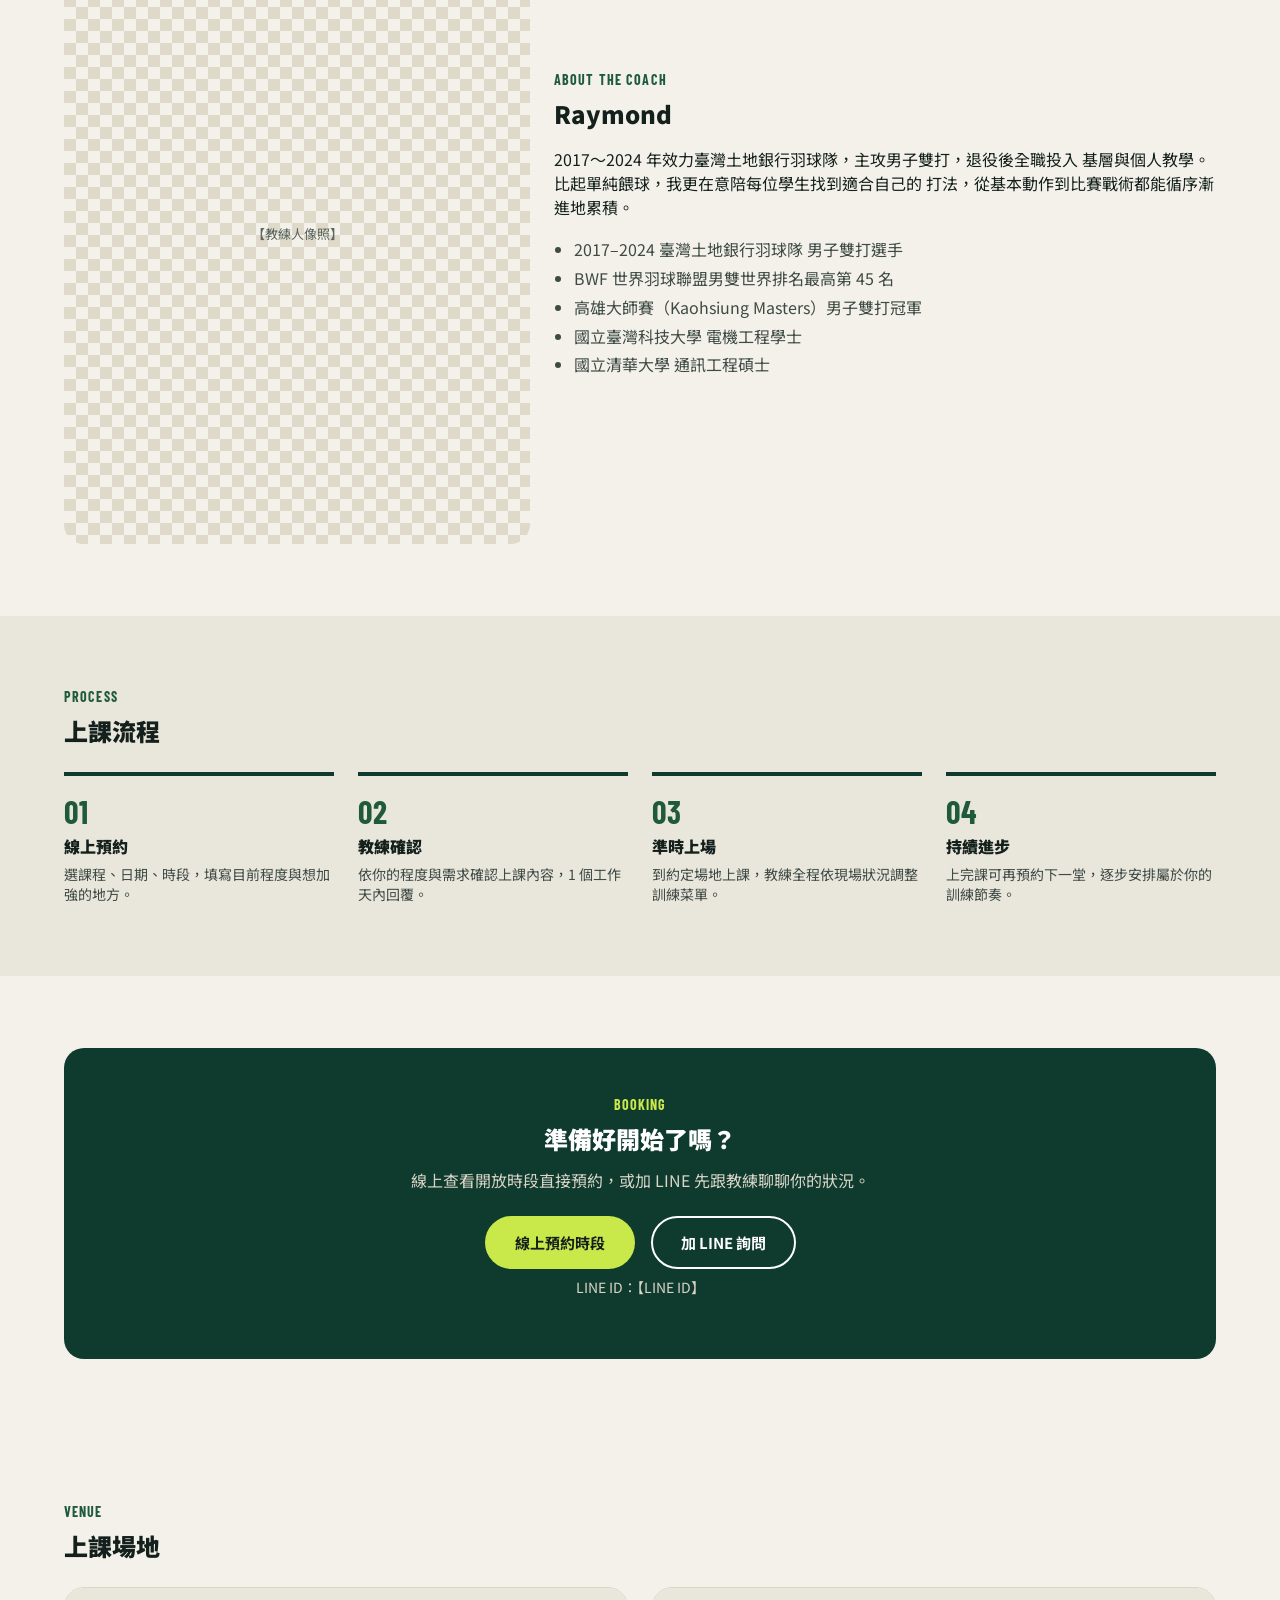
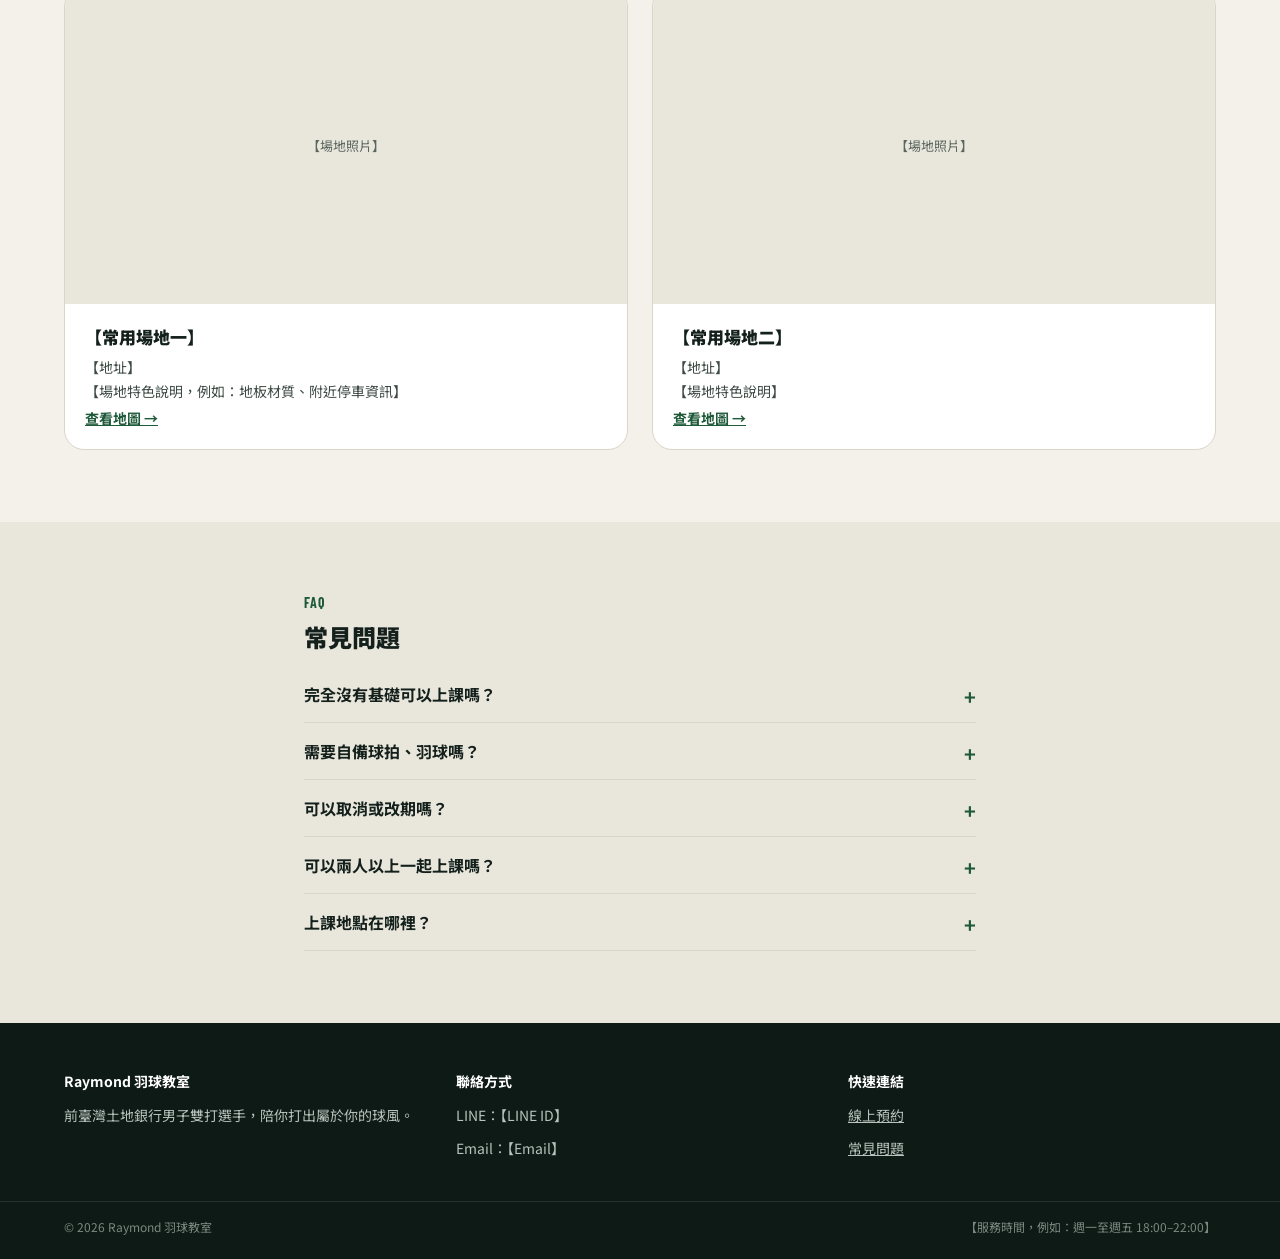
==== commit 32fcf2fa: "前端：依新設計稿重寫首頁與線上預約頁 - index.html 改為 11 區塊版面（Hero/數據列/標語/課程/教練介紹/流程/   預約方式/場地/FAQ/Footer），教練介紹放真實經歷；課" ====
--- a/static/index.html
+++ b/static/index.html
@@ -3,159 +3,246 @@
 <head>
   <meta charset="UTF-8" />
   <meta name="viewport" content="width=device-width, initial-scale=1" />
-  <title>教練預約網站</title>
-  <link rel="preconnect" href="https://fonts.googleapis.com" />
-  <link rel="preconnect" href="https://fonts.gstatic.com" crossorigin />
-  <link href="https://fonts.googleapis.com/css2?family=Noto+Sans+TC:wght@400;700;900&display=swap" rel="stylesheet" />
+  <title>Raymond 羽球教室 - 陪你打出屬於你的球風</title>
   <link rel="stylesheet" href="/static/css/style.css" />
 </head>
 <body>
   <nav class="topnav" id="topnav"></nav>
-  <main class="home-main">
-    <!--
-      整頁版面完整比照 volunfittc.com.tw 的區塊順序跟視覺手法（滿版照片
-      hero、大字標語配發光色帶、分類選單、Online Booking 區塊配照片拼貼
-      +halftone 網點裝飾、拱門照片框、滿版深色 footer、右側浮動社群
-      icon、回頂部按鈕——後兩者在 common.js 統一注入、所有頁面共用），
-      內容跟功能全部換成我們自己的預約系統。
-
-      這整頁都是佔位內容（用【】標起來），還沒放教練真實的介紹跟照片，
-      也還沒有真實的社群/聯絡資訊。等內容確定後換掉：
-      - .hero-photo、.about-photo、.collage-item 的佔位方塊換成真實照片
-      - 【】文字換成真實內容
-      - common.js 的 floating-dock 連結、footer 的聯絡資訊換成真實的
-    -->
-    <section class="hero-sporty">
-      <div class="hero-photo hero-photo-placeholder">
-        <span>【教練動態照片，建議橫幅尺寸，例如打球動作照】</span>
-      </div>
-      <div class="hero-overlay"></div>
-      <div class="hero-content">
-        <div class="hero-badge">
-          <svg viewBox="0 0 120 120" class="hero-badge-svg">
-            <defs>
-              <path id="hero-badge-path" d="M 60,60 m -48,0 a 48,48 0 1,1 96,0 a 48,48 0 1,1 -96,0" />
-            </defs>
-            <text font-size="11" fill="currentColor" letter-spacing="2">
-              <textPath href="#hero-badge-path">【教練姓名】・羽球教學・</textPath>
-            </text>
-          </svg>
-          <span class="hero-badge-center">🏸</span>
-        </div>
-        <p class="hero-eyebrow">【專業羽球教練】</p>
-        <h1 class="hero-headline">
-          【教練姓名】<br />
-          <span class="hero-glow">陪你打出實力</span>
-        </h1>
-        <p class="hero-tagline-en">Choose to improve — that's coaching with 【教練姓名】.</p>
-        <p class="hero-tagline">【一句話招牌介紹，例如：陪你從零基礎打到能上場比賽】</p>
-        <a href="/book.html" class="cta-bar">
-          <span class="cta-bar-icon">🏸</span>
-          <span>立即預約</span>
-          <span class="cta-bar-arrow">→</span>
-        </a>
-      </div>
-      <div class="stripe-decor"></div>
-    </section>
-
-    <!-- 對應原網站的「JOIN US, JOIN VOLUNFIT!」巨大斜體標語衝擊區塊 -->
-    <section class="impact-banner">
-      <div class="impact-glow-bar"></div>
-      <h2 class="impact-headline">加入我們，打出不一樣的你！</h2>
-      <p class="impact-subtitle">
-        【一句話：不管是零基礎想入門，還是想加強技術準備比賽，都歡迎預約體驗。】
-      </p>
-    </section>
-
-    <div class="stats-row">
-      <div class="stat-item">
-        <span class="stat-number">【8】</span>
-        <span class="stat-label">年教學經驗</span>
-      </div>
-      <div class="stat-item">
-        <span class="stat-number">【100+】</span>
-        <span class="stat-label">學員教過</span>
-      </div>
-      <div class="stat-item">
-        <span class="stat-number">【OO】</span>
-        <span class="stat-label">認證教練</span>
+
+  <main>
+    <!-- Hero：左7欄文字、右5欄直式照片。照片先用佔位框，之後換成真實動態照 -->
+    <section class="hero on-dark">
+      <div class="container grid-12">
+        <div class="hero-copy">
+          <span class="eyebrow">Professional Badminton Coaching</span>
+          <h1>陪你打出，<br />屬於你的球風。</h1>
+          <p>
+            我是 Raymond，2017～2024 年效力臺灣土地銀行羽球隊，主攻男子雙打，
+            世界排名最高來到第 45 名，並拿下高雄大師賽男雙冠軍。退役後全職投入
+            教學，把場上累積的經驗，轉化成你聽得懂、用得上的訓練內容。
+          </p>
+          <div class="hero-actions">
+            <a href="/book.html" class="btn btn-primary">立即預約體驗課</a>
+            <a href="#about" class="btn btn-outline">了解教練經歷</a>
+          </div>
+        </div>
+        <div class="hero-photo-wrap">
+          <div class="hero-photo">
+            <span>【教練動態照片，建議直式 3:4，例如比賽或練球畫面】</span>
+          </div>
+          <div class="hero-photo-badge">
+            <strong>高雄大師賽</strong>
+            男子雙打 冠軍
+          </div>
+        </div>
+      </div>
+    </section>
+
+    <!-- 數據列 -->
+    <section class="stats-bar">
+      <div class="container grid-12">
+        <div class="stat-item">
+          <span class="stat-number">No.45</span>
+          <span class="stat-label">BWF 男雙世界排名最高</span>
+        </div>
+        <div class="stat-item">
+          <span class="stat-number">冠軍</span>
+          <span class="stat-label">高雄大師賽 男子雙打</span>
+        </div>
+        <div class="stat-item">
+          <span class="stat-number">8 年</span>
+          <span class="stat-label">臺灣土地銀行職業選手（2017–2024）</span>
+        </div>
+        <div class="stat-item">
+          <span class="stat-number">【 】</span>
+          <span class="stat-label">教學學員人數</span>
+        </div>
+      </div>
+    </section>
+
+    <!-- 標語區 -->
+    <section class="section" id="tagline">
+      <div class="container grid-12">
+        <p class="tagline-copy">選擇進步，就是選擇跟對教練一起練。</p>
+        <p class="tagline-detail">
+          不管你是完全沒碰過球拍的新手，還是想加強戰術、準備比賽的進階球友，
+          都可以從一堂體驗課開始。我會先了解你目前的狀況與目標，再安排合適
+          的訓練內容，陪你一步步打出屬於自己的球風。
+        </p>
+      </div>
+    </section>
+
+    <!-- 課程介紹：4 張卡，資料來自 GET /api/courses，不寫死 HTML -->
+    <section class="section on-paper-2" id="course">
+      <div class="container">
+        <span class="eyebrow">Course</span>
+        <h2>課程介紹</h2>
+        <div class="grid-12 course-grid" id="course-grid">
+          <p style="color: var(--ink-3)">課程資料載入中…</p>
+        </div>
+      </div>
+    </section>
+
+    <!-- 教練介紹：左照片右文字，真實經歷 -->
+    <section class="section" id="about">
+      <div class="container grid-12 about-split">
+        <div class="about-photo">
+          <span>【教練人像照】</span>
+        </div>
+        <div class="about-copy">
+          <span class="eyebrow">About the Coach</span>
+          <h2>Raymond</h2>
+          <p>
+            2017～2024 年效力臺灣土地銀行羽球隊，主攻男子雙打，退役後全職投入
+            基層與個人教學。比起單純餵球，我更在意陪每位學生找到適合自己的
+            打法，從基本動作到比賽戰術都能循序漸進地累積。
+          </p>
+          <ul class="highlight-list">
+            <li>2017–2024 臺灣土地銀行羽球隊 男子雙打選手</li>
+            <li>BWF 世界羽球聯盟男雙世界排名最高第 45 名</li>
+            <li>高雄大師賽（Kaohsiung Masters）男子雙打冠軍</li>
+            <li>國立臺灣科技大學 電機工程學士</li>
+            <li>國立清華大學 通訊工程碩士</li>
+          </ul>
+        </div>
+      </div>
+    </section>
+
+    <!-- 上課流程：4 步驟 -->
+    <section class="section on-paper-2" id="process">
+      <div class="container">
+        <span class="eyebrow">Process</span>
+        <h2>上課流程</h2>
+        <div class="grid-12" style="margin-top: 24px">
+          <div class="process-step">
+            <span class="process-step-number">01</span>
+            <h3>線上預約</h3>
+            <p>選課程、日期、時段，填寫目前程度與想加強的地方。</p>
+          </div>
+          <div class="process-step">
+            <span class="process-step-number">02</span>
+            <h3>教練確認</h3>
+            <p>依你的程度與需求確認上課內容，1 個工作天內回覆。</p>
+          </div>
+          <div class="process-step">
+            <span class="process-step-number">03</span>
+            <h3>準時上場</h3>
+            <p>到約定場地上課，教練全程依現場狀況調整訓練菜單。</p>
+          </div>
+          <div class="process-step">
+            <span class="process-step-number">04</span>
+            <h3>持續進步</h3>
+            <p>上完課可再預約下一堂，逐步安排屬於你的訓練節奏。</p>
+          </div>
+        </div>
+      </div>
+    </section>
+
+    <!-- 預約方式：深綠圓角大卡，LINE + booking.html -->
+    <section class="section" id="booking">
+      <div class="container">
+        <div class="booking-cta-card on-dark">
+          <span class="eyebrow">Booking</span>
+          <h2>準備好開始了嗎？</h2>
+          <p style="color: #d9d5c8; max-width: 480px; margin: 0 auto">
+            線上查看開放時段直接預約，或加 LINE 先跟教練聊聊你的狀況。
+          </p>
+          <div class="booking-cta-actions">
+            <a href="/book.html" class="btn btn-primary">線上預約時段</a>
+            <a href="#" class="btn btn-outline">加 LINE 詢問</a>
+          </div>
+          <p class="booking-cta-line-id">LINE ID：【LINE ID】</p>
+        </div>
+      </div>
+    </section>
+
+    <!-- 上課場地：2 張卡 -->
+    <section class="section" id="venue">
+      <div class="container">
+        <span class="eyebrow">Venue</span>
+        <h2>上課場地</h2>
+        <div class="grid-12" style="margin-top: 24px">
+          <div class="venue-card card">
+            <div class="venue-card-photo"><span>【場地照片】</span></div>
+            <div class="venue-card-body">
+              <h3>【常用場地一】</h3>
+              <p>【地址】</p>
+              <p>【場地特色說明，例如：地板材質、附近停車資訊】</p>
+              <a href="#">查看地圖 →</a>
+            </div>
+          </div>
+          <div class="venue-card card">
+            <div class="venue-card-photo"><span>【場地照片】</span></div>
+            <div class="venue-card-body">
+              <h3>【常用場地二】</h3>
+              <p>【地址】</p>
+              <p>【場地特色說明】</p>
+              <a href="#">查看地圖 →</a>
+            </div>
+          </div>
+        </div>
+      </div>
+    </section>
+
+    <!-- FAQ -->
+    <section class="section on-paper-2" id="faq">
+      <div class="container" style="max-width: 800px">
+        <span class="eyebrow">FAQ</span>
+        <h2>常見問題</h2>
+        <details class="faq-item">
+          <summary>完全沒有基礎可以上課嗎？</summary>
+          <p>可以，第一堂體驗課會先了解你的狀況，從最基本的動作開始教起。</p>
+        </details>
+        <details class="faq-item">
+          <summary>需要自備球拍、羽球嗎？</summary>
+          <p>建議自備球拍；羽球部分請上課前跟教練確認，一般會協調共同分攤。</p>
+        </details>
+        <details class="faq-item">
+          <summary>可以取消或改期嗎？</summary>
+          <p>可以，請盡早透過 LINE 或「我的預約」聯繫教練協調新時段。</p>
+        </details>
+        <details class="faq-item">
+          <summary>可以兩人以上一起上課嗎？</summary>
+          <p>可以，預約時在備註或聯絡教練說明人數，會依人數調整訓練菜單。</p>
+        </details>
+        <details class="faq-item">
+          <summary>上課地點在哪裡？</summary>
+          <p>目前固定場地請見上方「上課場地」區塊，也可以另外約定地點。</p>
+        </details>
+      </div>
+    </section>
+  </main>
+
+  <footer class="site-footer">
+    <div class="container grid-12">
+      <div class="footer-col" style="grid-column: span 4">
+        <h4>Raymond 羽球教室</h4>
+        <p>前臺灣土地銀行男子雙打選手，陪你打出屬於你的球風。</p>
+      </div>
+      <div class="footer-col" style="grid-column: span 4">
+        <h4>聯絡方式</h4>
+        <p>LINE：【LINE ID】</p>
+        <p>Email：【Email】</p>
+      </div>
+      <div class="footer-col" style="grid-column: span 4">
+        <h4>快速連結</h4>
+        <p><a href="/book.html" style="color: inherit">線上預約</a></p>
+        <p><a href="#faq" style="color: inherit">常見問題</a></p>
       </div>
     </div>
-
-    <!-- 對應原網站的「教練課程/週期專班/小班團課/客製包班」分類選單 -->
-    <section class="category-tabs">
-      <div class="category-tab">
-        <div class="category-tab-icon">🏸</div>
-        <span>單堂體驗</span>
-      </div>
-      <div class="category-tab">
-        <div class="category-tab-icon">📆</div>
-        <span>固定班</span>
-      </div>
-      <div class="category-tab">
-        <div class="category-tab-icon">🎯</div>
-        <span>加強訓練</span>
-      </div>
-      <div class="category-tab">
-        <div class="category-tab-icon">👥</div>
-        <span>包班教學</span>
-      </div>
-    </section>
-
-    <section class="about-split">
-      <div class="about-photo about-photo-placeholder">
-        <span>【教練人像照】</span>
-      </div>
-      <div class="about-text">
-        <h2>關於教練</h2>
-        <p>
-          【自我介紹：教學經歷、教學風格、為什麼想教球……這段是佔位文字，
-          請換成真實內容。】
-        </p>
-        <ul class="highlight-list">
-          <li>【例如：X 年教學經驗】</li>
-          <li>【例如：OO 協會認證教練】</li>
-          <li>【例如：帶過從新手到能上場比賽的學生】</li>
-        </ul>
-      </div>
-    </section>
-
-    <!-- 對應原網站的「ONLINE BOOKING / 預約方式」區塊：照片拼貼 + halftone 網點裝飾 -->
-    <section class="booking-showcase">
-      <div class="halftone-decor"></div>
-      <div class="booking-showcase-text">
-        <h2>ONLINE BOOKING</h2>
-        <p class="booking-showcase-sub">預約方式</p>
-        <div class="cta-banner-actions">
-          <a href="/book.html" class="cta-bar">
-            <span class="cta-bar-icon">📅</span>
-            <span>查看開放時段</span>
-            <span class="cta-bar-arrow">→</span>
-          </a>
-          <a href="#" class="cta-bar cta-bar-secondary">
-            <span class="cta-bar-icon">💬</span>
-            <span>【LINE／聯絡方式】</span>
-            <span class="cta-bar-arrow">→</span>
-          </a>
-        </div>
-      </div>
-      <div class="booking-collage">
-        <div class="collage-item collage-item-lg">🏸</div>
-        <div class="collage-item">📸</div>
-        <div class="collage-item">📸</div>
-        <div class="collage-item">📸</div>
-      </div>
-    </section>
-  </main>
-
-  <footer class="site-footer">
-    <div class="footer-brand">【教練姓名】羽球教學</div>
-    <p>📞 【聯絡電話】</p>
-    <p>✉️ 【Email】</p>
-    <p>📍 【常用場地地址】</p>
-    <p>🕒 【服務時間，例如：週一至週五 18:00-22:00】</p>
+    <div class="container footer-bottom">
+      <span>© 2026 Raymond 羽球教室</span>
+      <span>【服務時間，例如：週一至週五 18:00–22:00】</span>
+    </div>
   </footer>
 
+  <!-- 手機版底部固定操作列 -->
+  <div class="mobile-action-bar">
+    <a href="#" class="btn btn-outline-dark">LINE 詢問</a>
+    <a href="/book.html" class="btn btn-primary">預約體驗課</a>
+  </div>
+
   <script src="/static/js/common.js"></script>
+  <script src="/static/js/index.js"></script>
 </body>
 </html>
--- a/static/css/style.css
+++ b/static/css/style.css
@@ -1,25 +1,314 @@
-/* 共用樣式：導覽列、表格、表單、Modal（跟 coaching-record-tool 同一套精簡版） */
+/* 共用樣式。設計規範（design tokens）、導覽列、按鈕、格線系統是這次
+   （Raymond 羽球教室版）重新設計的；表格/表單/Modal 這些跟頁面設計無關
+   的共用元件維持原本的簡單風格，admin/login/register/my_bookings 這幾個
+   後台/工具頁面繼續用。 */
+@import url("https://fonts.googleapis.com/css2?family=Noto+Sans+TC:wght@400;500;700;900&family=Barlow+Condensed:wght@600;700&display=swap");
+
 * {
   box-sizing: border-box;
+}
+
+:root {
+  --green-900: #0f3b2e; /* 主色：深球場綠，導覽列/Hero/深色區塊 */
+  --green-700: #1f5a3a; /* 淺底上的連結、英文小標 */
+  --lime: #c9e84a; /* 重點色：只放在深色底上，或當按鈕底色（按鈕文字用 --ink） */
+  --paper: #f3f1ea; /* 頁面底色 */
+  --paper-2: #e9e6dc; /* 次要區塊底色（教練介紹） */
+  --card: #ffffff;
+  --line: #d9d5c8; /* 卡片邊框 */
+  --ink: #14201c; /* 主要文字 */
+  --ink-2: #3e4a44; /* 內文次要文字 */
+  --ink-3: #5a665f; /* 註解文字 */
+  --footer: #0e1a16;
+
+  --radius-card: 20px;
+  --radius-pill: 999px;
+  --gutter-desktop: 64px;
+  --gutter-mobile: 16px;
 }
 
 body {
   margin: 0;
   font-family: "Noto Sans TC", "Microsoft JhengHei", system-ui, sans-serif;
-  background: #f5f6f8;
-  color: #222;
-}
-
+  background: var(--paper);
+  color: var(--ink);
+}
+
+/* 英文小標／數字一律用 Barlow Condensed，全大寫、letter-spacing，
+   比照設計稿「每個區塊標題上方有英文小標」的中英雙標排法 */
+.eyebrow,
+.stat-number,
+.nav-en {
+  font-family: "Barlow Condensed", "Noto Sans TC", sans-serif;
+}
+
+.eyebrow {
+  display: block;
+  font-weight: 700;
+  text-transform: uppercase;
+  letter-spacing: 0.08em;
+  font-size: 14px;
+  color: var(--green-700);
+  margin: 0 0 8px;
+}
+
+/* 深色底上的英文小標用萊姆色，比照 Hero／預約方式這些深綠區塊 */
+.on-dark .eyebrow {
+  color: var(--lime);
+}
+
+h1,
+h2,
+h3 {
+  font-weight: 900;
+  margin: 0 0 12px;
+  color: var(--ink);
+}
+
+.on-dark h1,
+.on-dark h2,
+.on-dark h3 {
+  color: #fff;
+}
+
+/* ---------- 12 欄格線容器 ---------- */
+.container {
+  max-width: 1280px;
+  margin: 0 auto;
+  padding: 0 var(--gutter-desktop);
+}
+
+.grid-12 {
+  display: grid;
+  grid-template-columns: repeat(12, 1fr);
+  gap: 24px;
+}
+
+@media (max-width: 1023px) {
+  .container {
+    padding: 0 var(--gutter-mobile);
+  }
+
+  .grid-12 {
+    grid-template-columns: 1fr;
+    gap: 16px;
+  }
+}
+
+/* ---------- 按鈕：卡片圓角 20px、按鈕膠囊 999px ---------- */
+.btn {
+  display: inline-flex;
+  align-items: center;
+  justify-content: center;
+  gap: 8px;
+  padding: 14px 28px;
+  border-radius: var(--radius-pill);
+  font-weight: 700;
+  font-size: 15px;
+  text-decoration: none;
+  border: 2px solid transparent;
+  cursor: pointer;
+  min-height: 44px; /* 觸控目標 >=44px */
+  transition: transform 0.15s ease, opacity 0.15s ease;
+}
+
+.btn:active {
+  transform: scale(0.97);
+}
+
+.btn-primary {
+  background: var(--lime);
+  color: var(--ink);
+}
+
+.btn-primary:hover {
+  opacity: 0.9;
+}
+
+.btn-primary:disabled {
+  opacity: 0.4;
+  cursor: not-allowed;
+}
+
+.btn-outline {
+  background: transparent;
+  border-color: #fff;
+  color: #fff;
+}
+
+.btn-outline:hover {
+  background: rgba(255, 255, 255, 0.1);
+}
+
+.btn-outline-dark {
+  background: transparent;
+  border-color: var(--green-900);
+  color: var(--green-900);
+}
+
+.btn-outline-dark:hover {
+  background: rgba(15, 59, 46, 0.06);
+}
+
+.btn-block {
+  width: 100%;
+}
+
+/* ---------- 導覽列 ---------- */
 nav.topnav {
+  background: var(--green-900);
+}
+
+.nav-inner {
+  max-width: 1280px;
+  margin: 0 auto;
+  padding: 14px var(--gutter-mobile);
+  display: flex;
+  align-items: center;
+  justify-content: space-between;
+  gap: 16px;
+}
+
+@media (min-width: 1024px) {
+  .nav-inner {
+    padding: 14px var(--gutter-desktop);
+  }
+}
+
+.nav-logo {
+  display: flex;
+  align-items: center;
+  gap: 10px;
+  text-decoration: none;
+  color: #fff;
+  flex-shrink: 0;
+}
+
+.nav-logo svg {
+  width: 28px;
+  height: 28px;
+  color: var(--lime);
+}
+
+.nav-logo-text {
+  display: flex;
+  flex-direction: column;
+  line-height: 1.2;
+}
+
+.nav-logo-text strong {
+  font-size: 15px;
+}
+
+.nav-logo-text small {
+  font-family: "Barlow Condensed", sans-serif;
+  font-size: 11px;
+  letter-spacing: 0.1em;
+  color: var(--lime);
+}
+
+.nav-menu {
+  display: flex;
+  align-items: center;
+  gap: 24px;
+  flex-wrap: wrap;
+}
+
+.nav-menu a {
+  color: #e7e5da;
+  text-decoration: none;
+  font-size: 14px;
+  font-weight: 500;
+  white-space: nowrap;
+}
+
+.nav-menu a:hover,
+.nav-menu a.active {
+  color: #fff;
+}
+
+.nav-menu a .nav-en {
+  display: block;
+  font-size: 10px;
+  letter-spacing: 0.08em;
+  color: var(--lime);
+  text-transform: uppercase;
+}
+
+.nav-cta-mobile {
+  display: none; /* 預設不顯示，只在下面手機版 media query 裡打開 */
+}
+
+.nav-cta {
+  flex-shrink: 0;
+  padding: 10px 22px;
+  font-size: 14px;
+}
+
+.nav-hamburger {
+  display: none;
+  background: none;
+  border: none;
+  color: #fff;
+  font-size: 24px;
+  cursor: pointer;
+  min-width: 44px;
+  min-height: 44px;
+}
+
+/* 手機版導覽列收成漢堡選單 */
+@media (max-width: 1023px) {
+  .nav-hamburger {
+    display: block;
+  }
+
+  .nav-menu {
+    display: none;
+    position: absolute;
+    top: 100%;
+    left: 0;
+    right: 0;
+    background: var(--green-900);
+    flex-direction: column;
+    align-items: flex-start;
+    gap: 0;
+    padding: 8px 16px 16px;
+  }
+
+  .nav-menu.open {
+    display: flex;
+  }
+
+  .nav-menu a {
+    width: 100%;
+    padding: 12px 0;
+    border-bottom: 1px solid rgba(255, 255, 255, 0.08);
+  }
+
+  nav.topnav {
+    position: relative;
+  }
+
+  .nav-cta {
+    display: none; /* 手機版預約按鈕改放漢堡選單裡最下面，見 common.js */
+  }
+
+  .nav-menu .nav-cta-mobile {
+    display: inline-flex;
+    margin-top: 12px;
+  }
+}
+
+/* 簡易版導覽列：教練登入後台、以及 login/register 這類工具頁用，
+   維持原本精簡的樣式，不套用上面行銷網站那套 logo/漢堡設計 */
+.nav-simple {
   display: flex;
   gap: 4px;
-  background: #2d3142;
-  padding: 0 16px;
   overflow-x: auto;
   white-space: nowrap;
 }
 
-nav.topnav a {
+.nav-simple a {
   color: #d8dae3;
   text-decoration: none;
   padding: 14px 16px;
@@ -27,547 +316,36 @@
   flex-shrink: 0;
 }
 
-nav.topnav a:hover,
-nav.topnav a.active {
+.nav-simple a:hover,
+.nav-simple a.active {
   color: #fff;
-  background: #40465e;
+  background: rgba(255, 255, 255, 0.08);
 }
 
 main {
+  overflow-x: auto;
+}
+
+.page-main {
   max-width: 900px;
   margin: 24px auto;
   padding: 0 16px;
-  overflow-x: auto;
-}
-
-h1 {
-  font-size: 20px;
-  margin-bottom: 16px;
-}
-
-/* 首頁封面：動感運動風（深色底 + 亮黃重點色，大字體標語 + 斜角色塊） */
-:root {
-  /* 顏色比照 volunfittc.com.tw 的實際配色：黑＋橘，不是藍＋黃 */
-  --sport-navy: #121212;
-  --sport-navy-light: #1e1e1e;
-  --sport-accent: #f0801f;
-  --sport-muted: #c2c2c2;
-}
-
-/* 首頁 <main> 要讓 hero 區塊滿版撐出去，這裡不能繼續套用共用的
-   max-width:900px（見 .home-main .hero-sporty 的「撐滿版寬」技巧） */
-.home-main {
-  overflow: visible;
-}
-
-body {
-  overflow-x: hidden; /* hero 滿版用負 margin 撐出視窗寬度，避免因此多出橫向捲軸 */
-}
-
-/* hero：滿版照片＋深色漸層遮罩＋粗體大標語，設計參考 volunfittc.com.tw */
-.home-main .hero-sporty {
-  position: relative;
-  width: 100vw;
-  left: 50%;
-  right: 50%;
-  margin-left: -50vw;
-  margin-right: -50vw;
-  margin-top: 0;
-  min-height: 440px;
-  display: flex;
-  align-items: center;
-  overflow: hidden;
-  color: #fff;
-}
-
-.hero-photo {
-  position: absolute;
-  inset: 0;
-  background-size: cover;
-  background-position: center;
-}
-
-.hero-photo-placeholder {
-  display: flex;
-  align-items: center;
-  justify-content: center;
-  background: linear-gradient(135deg, var(--sport-navy) 0%, var(--sport-navy-light) 100%);
-  color: var(--sport-muted);
-  font-size: 13px;
-  text-align: center;
-  padding: 24px;
-}
-
-.hero-overlay {
-  position: absolute;
-  inset: 0;
-  background: linear-gradient(
-    100deg,
-    rgba(18, 23, 43, 0.96) 0%,
-    rgba(18, 23, 43, 0.75) 45%,
-    rgba(18, 23, 43, 0.3) 100%
-  );
-}
-
-.hero-content {
-  position: relative;
-  z-index: 2;
-  width: 100%;
-  max-width: 900px;
-  margin: 0 auto;
-  padding: 64px 24px;
-}
-
-.hero-eyebrow {
-  text-transform: uppercase;
-  letter-spacing: 2px;
-  font-size: 12px;
-  color: var(--sport-accent);
-  font-weight: 800;
-  margin: 0 0 10px;
-}
-
-.hero-headline {
-  font-size: 42px;
-  font-weight: 900;
-  margin: 0 0 10px;
-  line-height: 1.25;
-}
-
-/* 標語裡的關鍵字後面配一道斜向發光色帶，呼應參考網站的視覺重點 */
-.hero-glow {
-  position: relative;
-  display: inline-block;
-}
-
-.hero-glow::before {
-  content: "";
-  position: absolute;
-  left: -12%;
-  top: 50%;
-  width: 124%;
-  height: 70px;
-  background: radial-gradient(ellipse at left, rgba(240, 128, 31, 0.55), transparent 70%);
-  transform: translateY(-50%) rotate(-6deg);
-  z-index: -1;
-  filter: blur(2px);
-}
-
-.hero-tagline-en {
-  color: var(--sport-accent);
-  font-weight: 700;
-  font-style: italic;
-  font-size: 14px;
-  margin: 0 0 10px;
-}
-
-.hero-sporty .hero-tagline {
-  font-size: 16px;
-  color: var(--sport-muted);
-  margin-bottom: 28px;
-}
-
-/* 長條型 CTA：左邊色條 + icon + 文字 + 箭頭，取代原本的圓角按鈕 */
-.cta-bar {
-  display: inline-flex;
-  align-items: center;
-  gap: 14px;
-  background: rgba(255, 255, 255, 0.1);
-  border-left: 4px solid var(--sport-accent);
-  color: #fff;
-  text-decoration: none;
-  padding: 14px 20px;
-  font-weight: 700;
-  font-size: 15px;
-}
-
-.cta-bar:hover {
-  background: rgba(255, 255, 255, 0.18);
-}
-
-.cta-bar-arrow {
-  margin-left: 12px;
-  transition: transform 0.15s ease;
-}
-
-.cta-bar:hover .cta-bar-arrow {
-  transform: translateX(4px);
-}
-
-.cta-bar-secondary {
-  border-left-color: #6b6b6b;
-  background: rgba(255, 255, 255, 0.05);
-}
-
-.stats-row {
-  display: flex;
-  justify-content: space-around;
-  flex-wrap: wrap;
-  background: var(--sport-navy);
-  color: #fff;
-  padding: 24px 16px;
-  margin: 20px 0 28px;
-  border-radius: 12px;
-  gap: 16px;
-}
-
-.stat-item {
-  text-align: center;
-}
-
-.stat-number {
-  display: block;
-  font-size: 28px;
-  font-weight: 900;
-  color: var(--sport-accent);
-}
-
-.stat-label {
-  font-size: 12px;
-  color: var(--sport-muted);
+}
+
+/* ---------- 共用卡片 ---------- */
+.card {
+  background: var(--card);
+  border: 1px solid var(--line);
+  border-radius: var(--radius-card);
 }
 
 .highlight-list {
   padding-left: 20px;
   line-height: 1.8;
-}
-
-/* 自我介紹：拱門造型照片（上兩角大圓角、下兩角小圓角）+ 文字並排 */
-.about-split {
-  display: flex;
-  gap: 32px;
-  align-items: center;
-  margin: 8px 0 28px;
-  flex-wrap: wrap;
-}
-
-.about-photo {
-  flex: 0 0 220px;
-  width: 220px;
-  height: 280px;
-  border-radius: 110px 110px 8px 8px;
-  background-size: cover;
-  background-position: center;
-}
-
-.about-photo-placeholder {
-  display: flex;
-  align-items: center;
-  justify-content: center;
-  background: linear-gradient(160deg, #dfe2ea, #c7cbe0);
-  color: #666;
-  font-size: 13px;
-  text-align: center;
-  padding: 16px;
-}
-
-.about-text {
-  flex: 1;
-  min-width: 260px;
-}
-
-.about-text h2 {
-  margin-top: 0;
-}
-
-.cta-banner {
-  text-align: center;
-  background: var(--sport-navy);
-  color: #fff;
-  padding: 40px 16px;
-  margin-top: 40px;
-  border-radius: 16px;
-}
-
-.cta-banner h2 {
-  color: #fff;
-  margin-bottom: 16px;
-}
-
-.cta-banner-actions {
-  display: flex;
-  justify-content: center;
-  flex-wrap: wrap;
-  gap: 16px;
-}
-
-/* 對應原網站「JOIN US, JOIN VOLUNFIT!」的巨大斜體標語衝擊區塊 */
-.impact-banner {
-  position: relative;
-  background: var(--sport-navy);
-  color: #fff;
-  padding: 48px 28px;
-  border-radius: 16px;
-  overflow: hidden;
-  margin: 28px 0;
-}
-
-.impact-glow-bar {
-  position: absolute;
-  top: -30px;
-  left: -10%;
-  width: 55%;
-  height: 110px;
-  background: linear-gradient(90deg, var(--sport-accent), transparent 80%);
-  transform: rotate(-8deg);
-  opacity: 0.55;
-  filter: blur(6px);
-}
-
-.impact-headline {
-  position: relative;
-  font-size: 34px;
-  font-weight: 900;
-  font-style: italic;
-  letter-spacing: 0.5px;
-  margin: 0 0 12px;
-}
-
-.impact-subtitle {
-  position: relative;
-  color: var(--sport-muted);
-  font-size: 15px;
-  max-width: 620px;
-}
-
-/* 對應原網站的分類選單（教練課程/週期專班/小班團課/客製包班） */
-.category-tabs {
-  display: flex;
-  justify-content: space-between;
-  gap: 12px;
-  flex-wrap: wrap;
-  margin-bottom: 28px;
-}
-
-.category-tab {
-  flex: 1;
-  min-width: 120px;
-  background: #fff;
-  border-radius: 10px;
-  box-shadow: 0 1px 3px rgba(0, 0, 0, 0.1);
-  padding: 18px 12px;
-  display: flex;
-  flex-direction: column;
-  align-items: center;
-  gap: 8px;
-  font-size: 13px;
-  font-weight: 700;
-  color: var(--sport-navy);
-  text-align: center;
-}
-
-.category-tab-icon {
-  width: 44px;
-  height: 44px;
-  border-radius: 50%;
-  background: var(--sport-navy);
-  color: var(--sport-accent);
-  display: flex;
-  align-items: center;
-  justify-content: center;
-  font-size: 20px;
-}
-
-/* 對應原網站的「ONLINE BOOKING / 預約方式」：照片拼貼 + halftone 網點 */
-.booking-showcase {
-  position: relative;
-  background: var(--sport-navy);
-  color: #fff;
-  border-radius: 16px;
-  padding: 36px;
-  margin: 28px 0;
-  display: flex;
-  gap: 32px;
-  align-items: center;
-  flex-wrap: wrap;
-  overflow: hidden;
-}
-
-.booking-showcase-text {
-  position: relative;
-  z-index: 2;
-  flex: 1;
-  min-width: 240px;
-}
-
-.booking-showcase h2 {
-  font-size: 28px;
-  font-weight: 900;
-  font-style: italic;
-  margin: 0 0 4px;
-}
-
-.booking-showcase-sub {
-  color: var(--sport-muted);
-  margin: 0 0 20px;
-}
-
-.booking-collage {
-  position: relative;
-  z-index: 2;
-  flex: 1;
-  min-width: 220px;
-  display: grid;
-  grid-template-columns: repeat(3, 1fr);
-  grid-auto-rows: 60px;
-  gap: 8px;
-}
-
-.collage-item {
-  border-radius: 8px;
-  display: flex;
-  align-items: center;
-  justify-content: center;
-  font-size: 22px;
-  background: linear-gradient(160deg, #2a2a2a, #3d3d3d);
-  color: var(--sport-muted);
-}
-
-.collage-item-lg {
-  grid-row: span 2;
-  grid-column: span 2;
-}
-
-.halftone-decor {
-  position: absolute;
-  right: -30px;
-  top: -20px;
-  bottom: -20px;
-  width: 160px;
-  background-image: radial-gradient(rgba(240, 128, 31, 0.45) 1.5px, transparent 1.5px);
-  background-size: 10px 10px;
-  z-index: 1;
-}
-
-/* 斜紋警示條紋裝飾，比照原網站 hero 底部的黑橘斜紋 */
-.stripe-decor {
-  position: absolute;
-  left: 0;
-  right: 0;
-  bottom: 0;
-  z-index: 2;
-  height: 14px;
-  background: repeating-linear-gradient(
-    -45deg,
-    var(--sport-accent),
-    var(--sport-accent) 14px,
-    #000 14px,
-    #000 28px
-  );
-}
-
-/* hero 裡的圓形旋轉徽章，比照原網站標語旁邊的旋轉印章文字 */
-.hero-badge {
-  position: absolute;
-  top: -8px;
-  right: 0;
-  width: 92px;
-  height: 92px;
-  color: var(--sport-accent);
-  z-index: 3;
-}
-
-.hero-badge-svg {
-  width: 100%;
-  height: 100%;
-  animation: hero-badge-spin 14s linear infinite;
-}
-
-.hero-badge-center {
-  position: absolute;
-  top: 50%;
-  left: 50%;
-  transform: translate(-50%, -50%);
-  font-size: 22px;
-}
-
-@keyframes hero-badge-spin {
-  to {
-    transform: rotate(360deg);
-  }
-}
-
-/* 右側浮動社群 icon + 回頂部按鈕，所有頁面共用（見 common.js） */
-.floating-dock {
-  position: fixed;
-  right: 16px;
-  top: 50%;
-  transform: translateY(-50%);
-  display: flex;
-  flex-direction: column;
-  gap: 10px;
-  z-index: 80;
-}
-
-.dock-icon {
-  width: 44px;
-  height: 44px;
-  border-radius: 50%;
-  display: flex;
-  align-items: center;
-  justify-content: center;
-  font-size: 19px;
-  text-decoration: none;
-  box-shadow: 0 2px 8px rgba(0, 0, 0, 0.25);
-}
-
-.dock-line {
-  background: #06c755;
-}
-
-.dock-fb {
-  background: #1877f2;
-}
-
-.dock-ig {
-  background: radial-gradient(circle at 30% 110%, #fdf497, #fd5949 45%, #d6249f 60%, #285aeb 90%);
-}
-
-.dock-book {
-  background: var(--sport-accent);
-}
-
-.back-to-top {
-  position: fixed;
-  left: 16px;
-  bottom: 16px;
-  background: var(--sport-navy);
-  color: #fff;
-  border: none;
-  border-radius: 50%;
-  width: 48px;
-  height: 48px;
-  font-size: 10px;
-  font-weight: 700;
-  cursor: pointer;
-  opacity: 0;
-  pointer-events: none;
-  transition: opacity 0.2s ease;
-  z-index: 80;
-}
-
-.back-to-top.show {
-  opacity: 1;
-  pointer-events: auto;
-}
-
-/* 滿版深色 footer，比照原網站的聯絡資訊區塊（單教練只需要一欄，原網站
-   因為有多個分館才有四欄） */
-.site-footer {
-  background: #0a0d1a;
-  color: var(--sport-muted);
-  padding: 32px 24px;
-  font-size: 13px;
-  line-height: 1.9;
-}
-
-.footer-brand {
-  color: #fff;
-  font-weight: 800;
-  font-size: 16px;
-  margin-bottom: 8px;
-}
-
+  color: var(--ink-2);
+}
+
+/* ---------- 表格/表單/Modal：跟頁面設計無關的共用元件，維持原樣 ---------- */
 table {
   width: 100%;
   border-collapse: collapse;
@@ -598,7 +376,7 @@
   border-radius: 4px;
   padding: 6px 12px;
   font-size: 13px;
-  background: #4a5cff;
+  background: var(--green-900);
   color: #fff;
 }
 
@@ -608,7 +386,7 @@
 }
 
 button.danger {
-  background: #e35555;
+  background: #c0392b;
 }
 
 button:disabled {
@@ -665,6 +443,7 @@
   border: 1px solid #ccc;
   border-radius: 4px;
   font-size: 14px;
+  font-family: inherit;
 }
 
 .error-text {
@@ -682,199 +461,6 @@
   margin-bottom: 8px;
 }
 
-/* 開放時段月曆（Calendly 風格：選日期 → 冒出當天時段） */
-.calendar-card {
-  background: #fff;
-  border-radius: 8px;
-  padding: 16px;
-  box-shadow: 0 1px 3px rgba(0, 0, 0, 0.1);
-  margin-bottom: 20px;
-}
-
-.calendar-header {
-  display: flex;
-  justify-content: space-between;
-  align-items: center;
-  margin-bottom: 10px;
-}
-
-.calendar-header h2 {
-  font-size: 16px;
-  margin: 0;
-}
-
-.calendar-weekdays,
-.calendar-grid {
-  display: grid;
-  grid-template-columns: repeat(7, 1fr);
-  gap: 4px;
-}
-
-.calendar-weekdays span {
-  text-align: center;
-  font-size: 12px;
-  color: #888;
-  padding: 4px 0;
-}
-
-.calendar-day {
-  aspect-ratio: 1;
-  display: flex;
-  flex-direction: column;
-  align-items: center;
-  justify-content: center;
-  border-radius: 8px;
-  font-size: 14px;
-  color: #999;
-}
-
-.calendar-day.empty {
-  visibility: hidden;
-}
-
-.calendar-day.has-slots {
-  cursor: pointer;
-  background: #eef0ff;
-  color: #2d3142;
-  font-weight: 600;
-}
-
-.calendar-day.has-slots:hover {
-  background: #dde0ff;
-}
-
-.calendar-day.selected {
-  background: #4a5cff;
-  color: #fff;
-}
-
-.slot-dot {
-  width: 5px;
-  height: 5px;
-  border-radius: 50%;
-  background: #4a5cff;
-  margin-top: 2px;
-}
-
-.calendar-day.selected .slot-dot {
-  background: #fff;
-}
-
-.slot-chip-list {
-  display: flex;
-  flex-wrap: wrap;
-  gap: 10px;
-}
-
-.slot-chip {
-  background: #fff;
-  border: 1px solid #ccd0dc;
-  border-radius: 20px;
-  padding: 10px 18px;
-  font-size: 14px;
-  color: #2d3142;
-  box-shadow: 0 1px 3px rgba(0, 0, 0, 0.08);
-}
-
-.slot-chip:hover {
-  border-color: #4a5cff;
-  color: #4a5cff;
-}
-
-/* 選日期後的時段面板：手機是從底部滑出的 bottom sheet（蓋在月曆上面，
-   不用捲動頁面就看得到），桌面／平板夠寬時改成月曆右邊的固定側欄，
-   兩者同時顯示。切換由下面兩個 @media 決定，JS 只負責加/拿掉 .open。 */
-.booking-layout {
-  position: relative;
-}
-
-#day-slots-backdrop {
-  display: none;
-  position: fixed;
-  inset: 0;
-  background: rgba(0, 0, 0, 0.4);
-  z-index: 40;
-}
-
-#day-slots-backdrop.show {
-  display: block;
-}
-
-.day-slots-panel {
-  position: fixed;
-  left: 0;
-  right: 0;
-  bottom: 0;
-  background: #fff;
-  border-radius: 16px 16px 0 0;
-  box-shadow: 0 -2px 16px rgba(0, 0, 0, 0.18);
-  padding: 8px 16px 20px;
-  max-height: 65vh;
-  overflow-y: auto;
-  z-index: 50;
-  transform: translateY(100%);
-  transition: transform 0.25s ease;
-}
-
-.day-slots-panel.open {
-  transform: translateY(0);
-}
-
-.day-slots-panel-handle {
-  width: 40px;
-  height: 4px;
-  border-radius: 2px;
-  background: #ddd;
-  margin: 6px auto 12px;
-}
-
-.day-slots-panel-header {
-  display: flex;
-  justify-content: space-between;
-  align-items: center;
-  margin-bottom: 10px;
-}
-
-.day-slots-panel-header h2 {
-  font-size: 16px;
-  margin: 0;
-}
-
-/* 畫面夠寬（平板橫向／桌機）：月曆＋時段面板並排，都常駐顯示，不用點按才出現 */
-@media (min-width: 700px) {
-  .booking-layout {
-    display: flex;
-    gap: 20px;
-    align-items: flex-start;
-  }
-
-  .calendar-card {
-    flex: 1;
-    margin-bottom: 0;
-  }
-
-  #day-slots-backdrop {
-    display: none !important;
-  }
-
-  .day-slots-panel {
-    position: static;
-    transform: none;
-    flex: 1;
-    max-height: none;
-    overflow: visible;
-    border-radius: 8px;
-    box-shadow: 0 1px 3px rgba(0, 0, 0, 0.1);
-    padding: 16px;
-  }
-
-  .day-slots-panel-handle,
-  #btn-close-day-slots {
-    display: none;
-  }
-}
-
-/* Modal（confirmDialog 用） */
 .modal-backdrop {
   display: none;
   position: fixed;
@@ -905,9 +491,779 @@
   margin-top: 16px;
 }
 
-/* 手機版適配 */
+/* ================= 首頁專用元件 ================= */
+
+.section {
+  padding: 72px 0;
+}
+
+.section.on-dark {
+  background: var(--green-900);
+  color: #fff;
+}
+
+.section.on-paper-2 {
+  background: var(--paper-2);
+}
+
+/* ---- Hero：左7欄文字、右5欄直式照片 ---- */
+.hero {
+  background: var(--green-900);
+  color: #fff;
+  padding: 56px 0 0;
+  overflow: hidden;
+}
+
+.hero .grid-12 {
+  align-items: center;
+}
+
+.hero-copy {
+  grid-column: span 7;
+}
+
+.hero-copy h1 {
+  font-size: 44px;
+  line-height: 1.3;
+  margin: 4px 0 16px;
+}
+
+.hero-copy p {
+  color: #d9d5c8;
+  font-size: 16px;
+  line-height: 1.8;
+  max-width: 520px;
+  margin: 0 0 28px;
+}
+
+.hero-actions {
+  display: flex;
+  gap: 12px;
+  flex-wrap: wrap;
+}
+
+.hero-photo-wrap {
+  grid-column: span 5;
+  position: relative;
+}
+
+.hero-photo {
+  aspect-ratio: 3 / 4;
+  border-radius: var(--radius-card);
+  background: repeating-linear-gradient(45deg, #164a3a, #164a3a 12px, #123f31 12px, #123f31 24px);
+  display: flex;
+  align-items: center;
+  justify-content: center;
+  color: #d9d5c8;
+  font-size: 13px;
+  text-align: center;
+  padding: 24px;
+}
+
+.hero-photo-badge {
+  position: absolute;
+  top: 20px;
+  left: -16px;
+  background: #fff;
+  color: var(--ink);
+  border-radius: 12px;
+  padding: 10px 16px;
+  box-shadow: 0 6px 16px rgba(0, 0, 0, 0.2);
+  font-size: 13px;
+  line-height: 1.5;
+}
+
+.hero-photo-badge strong {
+  display: block;
+  font-size: 14px;
+}
+
+/* ---- 數據列：4 欄 ---- */
+.stats-bar {
+  background: var(--green-900);
+  border-top: 1px solid rgba(255, 255, 255, 0.12);
+  padding: 32px 0;
+}
+
+.stats-bar .grid-12 {
+  text-align: center;
+}
+
+.stat-item {
+  grid-column: span 3;
+  color: #fff;
+}
+
+.stat-number {
+  display: block;
+  font-size: 30px;
+  font-weight: 700;
+  color: var(--lime);
+}
+
+.stat-label {
+  font-size: 13px;
+  color: #d9d5c8;
+}
+
+/* ---- 標語區 ---- */
+.tagline-copy {
+  grid-column: span 6;
+  font-size: 26px;
+  font-weight: 900;
+  line-height: 1.5;
+}
+
+.tagline-detail {
+  grid-column: span 6;
+  color: var(--ink-2);
+  line-height: 1.9;
+  align-self: center;
+}
+
+/* ---- 課程介紹：4 張卡 ---- */
+.course-grid {
+  margin-top: 32px;
+}
+
+.course-card {
+  grid-column: span 3;
+  padding: 24px;
+  display: flex;
+  flex-direction: column;
+  gap: 8px;
+}
+
+.course-card-photo {
+  aspect-ratio: 4 / 3;
+  border-radius: 12px;
+  background: var(--paper-2);
+  margin-bottom: 12px;
+  display: flex;
+  align-items: center;
+  justify-content: center;
+  color: var(--ink-3);
+  font-size: 12px;
+  text-align: center;
+}
+
+.course-card h3 {
+  font-size: 18px;
+  margin: 0;
+}
+
+.course-card .eyebrow {
+  margin-bottom: 0;
+}
+
+.course-card p {
+  color: var(--ink-2);
+  font-size: 14px;
+  line-height: 1.7;
+  margin: 0;
+  flex: 1;
+}
+
+.course-card-meta {
+  font-size: 13px;
+  color: var(--ink-3);
+}
+
+.course-card-price {
+  font-family: "Barlow Condensed", sans-serif;
+  font-size: 22px;
+  font-weight: 700;
+  color: var(--green-900);
+}
+
+/* ---- 教練介紹：左照片右文字 ---- */
+.about-split {
+  align-items: center;
+}
+
+.about-photo {
+  grid-column: span 5;
+  aspect-ratio: 3 / 4;
+  border-radius: var(--radius-card);
+  background-color: #ded9c9;
+  background-image: linear-gradient(45deg, var(--paper) 25%, transparent 25%, transparent 75%, var(--paper) 75%),
+    linear-gradient(45deg, var(--paper) 25%, transparent 25%, transparent 75%, var(--paper) 75%);
+  background-size: 24px 24px;
+  background-position: 0 0, 12px 12px;
+  display: flex;
+  align-items: center;
+  justify-content: center;
+  color: var(--ink-3);
+  font-size: 13px;
+}
+
+.about-copy {
+  grid-column: span 7;
+}
+
+.about-copy .highlight-list {
+  margin-top: 16px;
+}
+
+/* ---- 上課流程：4 欄，上方粗線 ---- */
+.process-step {
+  grid-column: span 3;
+  border-top: 4px solid var(--green-900);
+  padding-top: 16px;
+}
+
+.process-step-number {
+  font-family: "Barlow Condensed", sans-serif;
+  font-size: 32px;
+  font-weight: 700;
+  color: var(--green-700);
+}
+
+.process-step h3 {
+  font-size: 16px;
+  margin: 4px 0 6px;
+}
+
+.process-step p {
+  color: var(--ink-2);
+  font-size: 14px;
+  margin: 0;
+}
+
+/* ---- 預約方式：深綠圓角大卡 ---- */
+.booking-cta-card {
+  background: var(--green-900);
+  color: #fff;
+  border-radius: var(--radius-card);
+  padding: 48px;
+  text-align: center;
+}
+
+.booking-cta-card .eyebrow {
+  color: var(--lime);
+}
+
+.booking-cta-actions {
+  display: flex;
+  justify-content: center;
+  gap: 16px;
+  flex-wrap: wrap;
+  margin-top: 24px;
+}
+
+.booking-cta-line-id {
+  color: #d9d5c8;
+  font-size: 14px;
+  margin-top: 8px;
+}
+
+/* ---- 上課場地：2 張卡 ---- */
+.venue-card {
+  grid-column: span 6;
+  overflow: hidden;
+}
+
+.venue-card-photo {
+  aspect-ratio: 16 / 9;
+  background: var(--paper-2);
+  display: flex;
+  align-items: center;
+  justify-content: center;
+  color: var(--ink-3);
+  font-size: 13px;
+}
+
+.venue-card-body {
+  padding: 20px;
+}
+
+.venue-card h3 {
+  font-size: 17px;
+  margin: 0 0 8px;
+}
+
+.venue-card p {
+  color: var(--ink-2);
+  font-size: 14px;
+  margin: 0 0 4px;
+}
+
+.venue-card a {
+  color: var(--green-700);
+  font-weight: 700;
+  font-size: 14px;
+}
+
+/* ---- FAQ ---- */
+.faq-item {
+  border-bottom: 1px solid var(--line);
+  padding: 16px 0;
+}
+
+.faq-item summary {
+  cursor: pointer;
+  font-weight: 700;
+  list-style: none;
+}
+
+.faq-item summary::-webkit-details-marker {
+  display: none;
+}
+
+.faq-item summary::after {
+  content: "+";
+  float: right;
+  font-size: 20px;
+  color: var(--green-700);
+}
+
+.faq-item[open] summary::after {
+  content: "－";
+}
+
+.faq-item p {
+  color: var(--ink-2);
+  margin: 12px 0 0;
+  line-height: 1.8;
+}
+
+/* ---- Footer ---- */
+.site-footer {
+  background: var(--footer);
+  color: #b9c2bc;
+  padding: 48px 0 24px;
+  font-size: 14px;
+}
+
+.footer-col h4 {
+  color: #fff;
+  font-size: 14px;
+  margin: 0 0 12px;
+}
+
+.footer-col p {
+  margin: 0 0 8px;
+  line-height: 1.8;
+}
+
+.footer-bottom {
+  border-top: 1px solid rgba(255, 255, 255, 0.1);
+  margin-top: 32px;
+  padding-top: 16px;
+  font-size: 12px;
+  color: #7c877f;
+  display: flex;
+  justify-content: space-between;
+  flex-wrap: wrap;
+  gap: 8px;
+}
+
+/* ---- 手機版底部固定操作列 ---- */
+.mobile-action-bar {
+  display: none;
+}
+
+/* ---- 首頁響應式（<1024 平板、<768 手機） ---- */
+@media (max-width: 1023px) {
+  .hero-copy,
+  .hero-photo-wrap,
+  .tagline-copy,
+  .tagline-detail,
+  .about-photo,
+  .about-copy,
+  .process-step,
+  .venue-card,
+  .stat-item {
+    grid-column: span 12;
+  }
+
+  .course-card {
+    grid-column: span 6;
+  }
+
+  .about-photo {
+    max-width: 360px;
+    margin: 0 auto;
+  }
+}
+
+@media (max-width: 767px) {
+  .section {
+    padding: 48px 0;
+  }
+
+  .hero {
+    padding-top: 32px;
+  }
+
+  .hero .grid-12 {
+    display: flex;
+    flex-direction: column-reverse;
+  }
+
+  .hero-copy h1 {
+    font-size: 30px;
+  }
+
+  .hero-photo-wrap {
+    margin-bottom: 24px;
+  }
+
+  .stat-item {
+    grid-column: span 6;
+  }
+
+  .course-card {
+    grid-column: span 12;
+    flex-direction: row;
+    align-items: center;
+  }
+
+  .course-card-photo {
+    display: none; /* 手機版課程改直式清單：課名+一行說明+價格，不需要照片 */
+  }
+
+  .course-card > * {
+    flex: 1;
+  }
+
+  .booking-cta-card {
+    padding: 32px 20px;
+  }
+
+  /* 手機版底部固定一條操作列：LINE 詢問（外框）+ 預約體驗課（深綠實心較寬） */
+  .mobile-action-bar {
+    display: flex;
+    position: fixed;
+    left: 0;
+    right: 0;
+    bottom: 0;
+    z-index: 60;
+    background: #fff;
+    border-top: 1px solid var(--line);
+    padding: 10px 12px;
+    gap: 10px;
+    padding-bottom: max(10px, env(safe-area-inset-bottom));
+  }
+
+  .mobile-action-bar .btn {
+    flex: 1;
+    padding: 12px 16px;
+  }
+
+  .mobile-action-bar .btn-primary {
+    flex: 2;
+  }
+
+  /* 底部固定列會擋住內容，頁面最下面留出對應高度的空間 */
+  body {
+    padding-bottom: 68px;
+  }
+}
+
+/* ================= 線上預約頁（book.html）四步驟專用元件 ================= */
+
+.booking-page {
+  padding: 32px 0 64px;
+}
+
+.booking-title {
+  margin-bottom: 32px;
+}
+
+.booking-layout-grid {
+  align-items: start;
+}
+
+.booking-form-col {
+  grid-column: span 8;
+  display: flex;
+  flex-direction: column;
+  gap: 32px;
+}
+
+.booking-summary-col {
+  grid-column: span 4;
+}
+
+.booking-step {
+  padding: 24px;
+}
+
+.booking-step-title {
+  display: flex;
+  align-items: baseline;
+  gap: 10px;
+  margin-bottom: 16px;
+}
+
+.booking-step-title .step-no {
+  font-family: "Barlow Condensed", sans-serif;
+  font-weight: 700;
+  color: var(--green-700);
+}
+
+.booking-step-title h2 {
+  font-size: 18px;
+  margin: 0;
+}
+
+/* ---- Step 1：課程選擇，2x2 按鈕卡 ---- */
+.course-select-grid {
+  display: grid;
+  grid-template-columns: 1fr 1fr;
+  gap: 12px;
+}
+
+.course-select-card {
+  border: 2px solid var(--line);
+  border-radius: 14px;
+  padding: 16px;
+  background: #fff;
+  text-align: left;
+  cursor: pointer;
+  font-family: inherit;
+}
+
+.course-select-card h4 {
+  margin: 0 0 4px;
+  font-size: 15px;
+  color: var(--ink);
+}
+
+.course-select-card p {
+  margin: 0;
+  font-size: 13px;
+  color: var(--ink-3);
+}
+
+.course-select-card.selected {
+  border-color: var(--green-900);
+  box-shadow: 0 0 0 4px rgba(201, 232, 74, 0.35);
+}
+
+/* ---- Step 2：日期，一週 7 格 ---- */
+.date-week-strip {
+  display: flex;
+  align-items: center;
+  gap: 8px;
+}
+
+.date-week-nav {
+  background: transparent;
+  border: 1px solid var(--line);
+  border-radius: 50%;
+  color: var(--ink);
+  width: 36px;
+  height: 36px;
+  flex-shrink: 0;
+  display: flex;
+  align-items: center;
+  justify-content: center;
+  font-size: 16px;
+}
+
+.date-week-days {
+  flex: 1;
+  display: grid;
+  grid-template-columns: repeat(7, 1fr);
+  gap: 6px;
+}
+
+.date-day-cell {
+  border: 1px solid var(--line);
+  border-radius: 12px;
+  background: #fff;
+  padding: 8px 2px;
+  display: flex;
+  flex-direction: column;
+  align-items: center;
+  gap: 2px;
+  cursor: pointer;
+  font-family: inherit;
+}
+
+.date-day-cell .dow {
+  font-size: 11px;
+  color: var(--ink-3);
+}
+
+.date-day-cell .dom {
+  font-size: 15px;
+  font-weight: 700;
+}
+
+.date-day-cell:disabled {
+  opacity: 0.35;
+  cursor: not-allowed;
+}
+
+.date-day-cell.selected {
+  border-color: var(--green-900);
+  background: var(--green-900);
+}
+
+.date-day-cell.selected .dow,
+.date-day-cell.selected .dom {
+  color: #fff;
+}
+
+/* ---- Step 3：時段，格狀三態 ---- */
+.slot-time-grid {
+  display: grid;
+  grid-template-columns: repeat(3, 1fr);
+  gap: 10px;
+}
+
+.slot-time-cell {
+  border: 1px solid var(--line);
+  border-radius: 10px;
+  background: #fff;
+  padding: 10px 6px;
+  font-size: 14px;
+  font-weight: 600;
+  cursor: pointer;
+  font-family: inherit;
+  text-align: center;
+}
+
+.slot-time-cell.selected {
+  border-color: var(--green-900);
+  background: var(--lime);
+  color: var(--ink);
+}
+
+.slot-time-cell.full {
+  background: var(--paper-2);
+  color: var(--ink-3);
+  cursor: not-allowed;
+  text-decoration: line-through;
+}
+
+.slot-time-hint {
+  color: var(--ink-3);
+  font-size: 13px;
+  margin: 0;
+}
+
+/* ---- Step 4：聯絡資料表單 ---- */
+.booking-step .form-row label {
+  font-size: 13px;
+  color: var(--ink-2);
+  font-weight: 500;
+}
+
+.booking-step .form-row input,
+.booking-step .form-row select,
+.booking-step .form-row textarea {
+  padding: 10px 12px;
+  border: 1px solid var(--line);
+  border-radius: 8px;
+}
+
+/* ---- 右側 sticky 明細卡 ---- */
+.booking-summary-card {
+  position: sticky;
+  top: 24px;
+  padding: 24px;
+  display: flex;
+  flex-direction: column;
+  gap: 14px;
+}
+
+.booking-summary-card h3 {
+  font-size: 16px;
+  margin: 0;
+}
+
+.summary-row {
+  display: flex;
+  justify-content: space-between;
+  font-size: 14px;
+  color: var(--ink-2);
+  border-bottom: 1px dashed var(--line);
+  padding-bottom: 8px;
+}
+
+.summary-row .val {
+  color: var(--ink);
+  font-weight: 600;
+  text-align: right;
+}
+
+.summary-row .val.placeholder {
+  color: var(--ink-3);
+  font-weight: 400;
+}
+
+.summary-price {
+  font-family: "Barlow Condensed", sans-serif;
+  font-size: 26px;
+  font-weight: 700;
+  color: var(--green-900);
+}
+
+.booking-success {
+  text-align: center;
+  padding: 48px 24px;
+}
+
+.booking-success .success-icon {
+  width: 56px;
+  height: 56px;
+  border-radius: 50%;
+  background: var(--lime);
+  display: flex;
+  align-items: center;
+  justify-content: center;
+  margin: 0 auto 16px;
+  font-size: 28px;
+}
+
+@media (max-width: 1023px) {
+  .booking-form-col,
+  .booking-summary-col {
+    grid-column: span 12;
+  }
+
+  .booking-summary-card {
+    position: static;
+  }
+}
+
+@media (max-width: 767px) {
+  .course-select-grid {
+    grid-template-columns: 1fr;
+  }
+
+  .slot-time-grid {
+    grid-template-columns: repeat(2, 1fr);
+  }
+
+  .booking-summary-col {
+    order: 10; /* 明細卡移到最下面 */
+  }
+
+  .booking-submit-fixed {
+    position: fixed;
+    left: 0;
+    right: 0;
+    bottom: 0;
+    z-index: 60;
+    background: #fff;
+    border-top: 1px solid var(--line);
+    padding: 10px 16px;
+    padding-bottom: max(10px, env(safe-area-inset-bottom));
+  }
+
+  body.has-fixed-submit {
+    padding-bottom: 68px;
+  }
+}
+
+/* 手機版共用調整 */
 @media (max-width: 640px) {
-  main {
+  .page-main {
     margin: 12px auto;
     padding: 0 10px;
   }
@@ -928,80 +1284,4 @@
     margin: 16px auto;
     max-width: 100%;
   }
-
-  .calendar-day {
-    font-size: 12px;
-    border-radius: 6px;
-  }
-
-  .slot-chip {
-    flex: 1 1 100%;
-    text-align: center;
-  }
-
-  .hero-content {
-    padding: 40px 20px;
-    text-align: center;
-  }
-
-  .hero-headline {
-    font-size: 28px;
-  }
-
-  .stats-row {
-    gap: 20px 12px;
-  }
-
-  .about-split {
-    justify-content: center;
-    text-align: center;
-  }
-
-  .about-photo {
-    margin: 0 auto;
-  }
-
-  .cta-bar {
-    width: 100%;
-    justify-content: center;
-  }
-
-  .impact-headline {
-    font-size: 24px;
-  }
-
-  .category-tabs {
-    justify-content: center;
-  }
-
-  .category-tab {
-    min-width: 40%;
-  }
-
-  .booking-showcase {
-    padding: 24px 20px;
-  }
-
-  .booking-collage {
-    grid-auto-rows: 50px;
-  }
-
-  .halftone-decor {
-    display: none; /* 窄螢幕版面已經很擠，網點裝飾在這裡只會干擾閱讀 */
-  }
-
-  .floating-dock {
-    right: 8px;
-    gap: 8px;
-  }
-
-  .dock-icon {
-    width: 38px;
-    height: 38px;
-    font-size: 16px;
-  }
-
-  .hero-badge {
-    display: none; /* 窄螢幕空間有限，旋轉徽章容易跟標語文字疊在一起 */
-  }
-}
+}
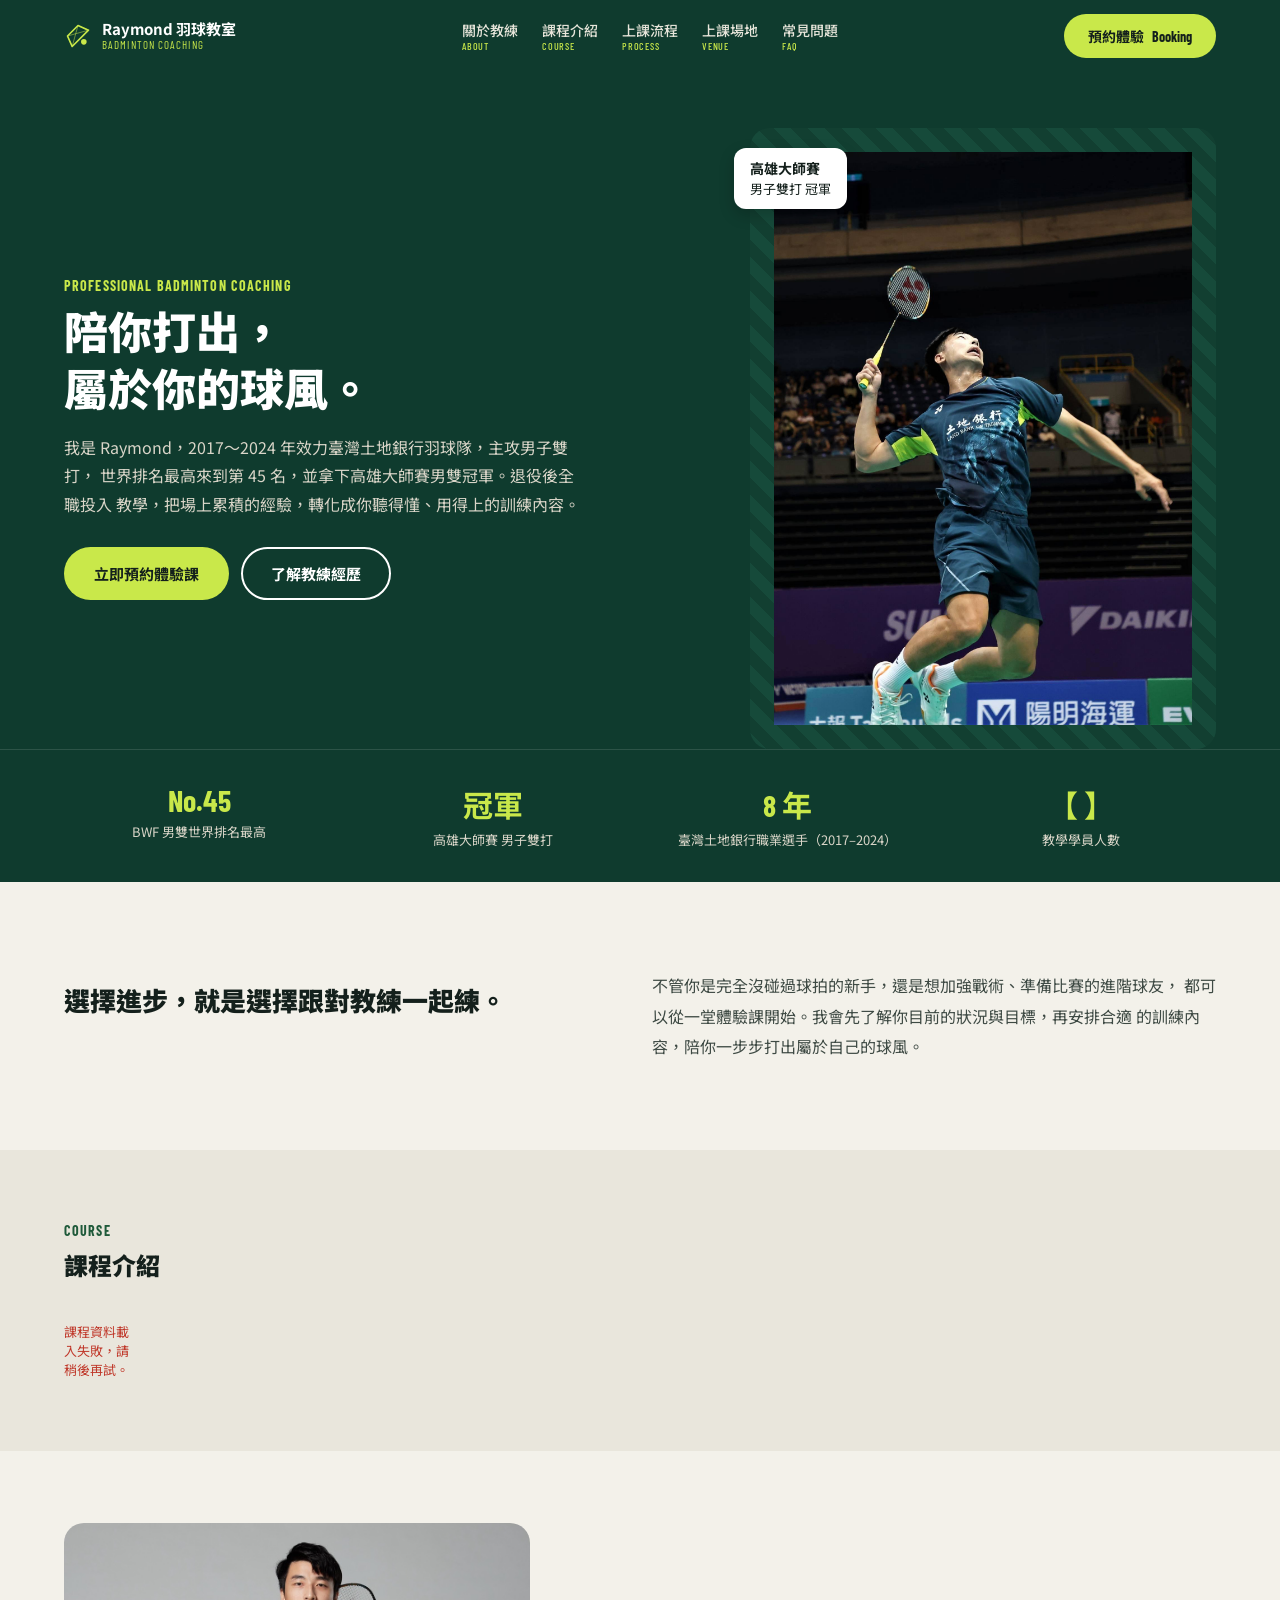
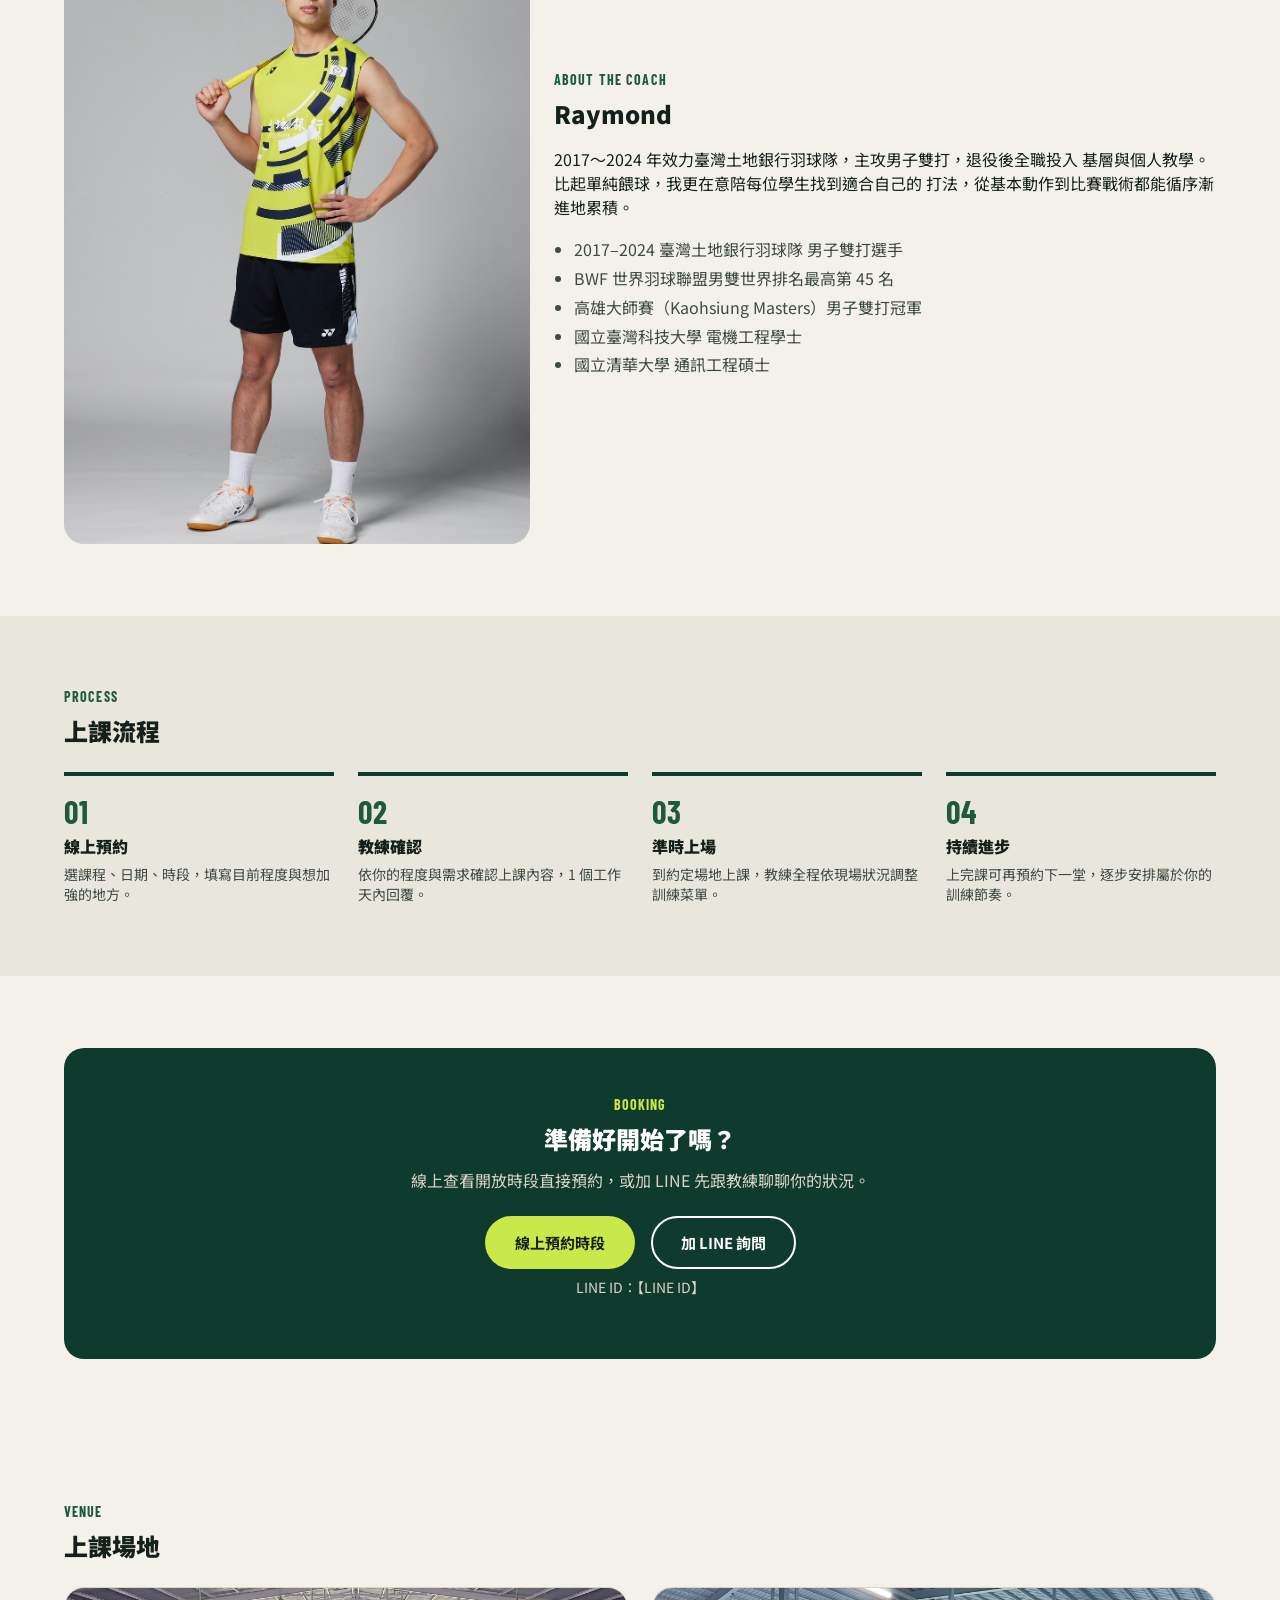
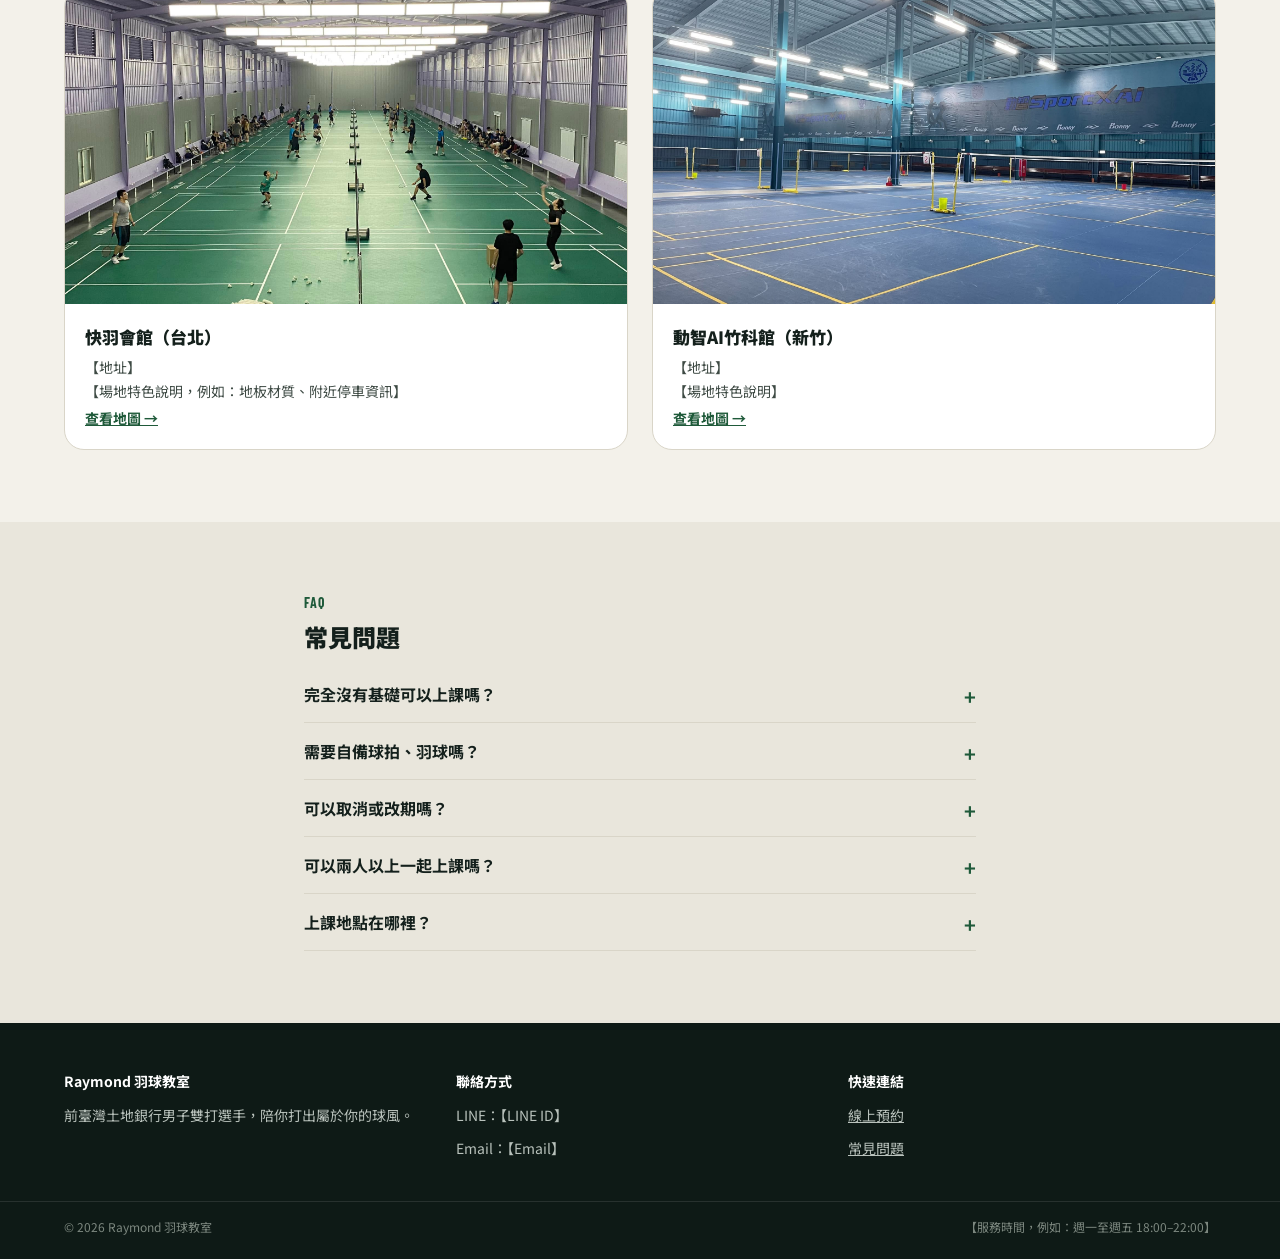
==== commit fff1f9c3: "首頁：換上真實照片（教練動態照、人像照、兩個常用場館） Hero/About/上課場地區塊的佔位框換成 static/img/ 下的真實照片，場地 名稱也改成實際場館名（快羽會館、動智AI竹科館）。地" ====
--- a/static/index.html
+++ b/static/index.html
@@ -28,7 +28,7 @@
         </div>
         <div class="hero-photo-wrap">
           <div class="hero-photo">
-            <span>【教練動態照片，建議直式 3:4，例如比賽或練球畫面】</span>
+            <img src="/static/img/hero-action.jpg" alt="Raymond 比賽扣殺瞬間" />
           </div>
           <div class="hero-photo-badge">
             <strong>高雄大師賽</strong>
@@ -87,7 +87,7 @@
     <section class="section" id="about">
       <div class="container grid-12 about-split">
         <div class="about-photo">
-          <span>【教練人像照】</span>
+          <img src="/static/img/coach-portrait.jpg" alt="Raymond 教練人像照" />
         </div>
         <div class="about-copy">
           <span class="eyebrow">About the Coach</span>
@@ -163,18 +163,18 @@
         <h2>上課場地</h2>
         <div class="grid-12" style="margin-top: 24px">
           <div class="venue-card card">
-            <div class="venue-card-photo"><span>【場地照片】</span></div>
+            <div class="venue-card-photo"><img src="/static/img/venue-taipei.jpg" alt="快羽會館" /></div>
             <div class="venue-card-body">
-              <h3>【常用場地一】</h3>
+              <h3>快羽會館（台北）</h3>
               <p>【地址】</p>
               <p>【場地特色說明，例如：地板材質、附近停車資訊】</p>
               <a href="#">查看地圖 →</a>
             </div>
           </div>
           <div class="venue-card card">
-            <div class="venue-card-photo"><span>【場地照片】</span></div>
+            <div class="venue-card-photo"><img src="/static/img/venue-hsinchu.jpg" alt="動智AI竹科館" /></div>
             <div class="venue-card-body">
-              <h3>【常用場地二】</h3>
+              <h3>動智AI竹科館（新竹）</h3>
               <p>【地址】</p>
               <p>【場地特色說明】</p>
               <a href="#">查看地圖 →</a>
--- a/static/css/style.css
+++ b/static/css/style.css
@@ -558,6 +558,14 @@
   font-size: 13px;
   text-align: center;
   padding: 24px;
+  overflow: hidden;
+}
+
+.hero-photo img {
+  width: 100%;
+  height: 100%;
+  object-fit: cover;
+  display: block;
 }
 
 .hero-photo-badge {
@@ -695,6 +703,14 @@
   justify-content: center;
   color: var(--ink-3);
   font-size: 13px;
+  overflow: hidden;
+}
+
+.about-photo img {
+  width: 100%;
+  height: 100%;
+  object-fit: cover;
+  display: block;
 }
 
 .about-copy {
@@ -771,6 +787,14 @@
   justify-content: center;
   color: var(--ink-3);
   font-size: 13px;
+  overflow: hidden;
+}
+
+.venue-card-photo img {
+  width: 100%;
+  height: 100%;
+  object-fit: cover;
+  display: block;
 }
 
 .venue-card-body {
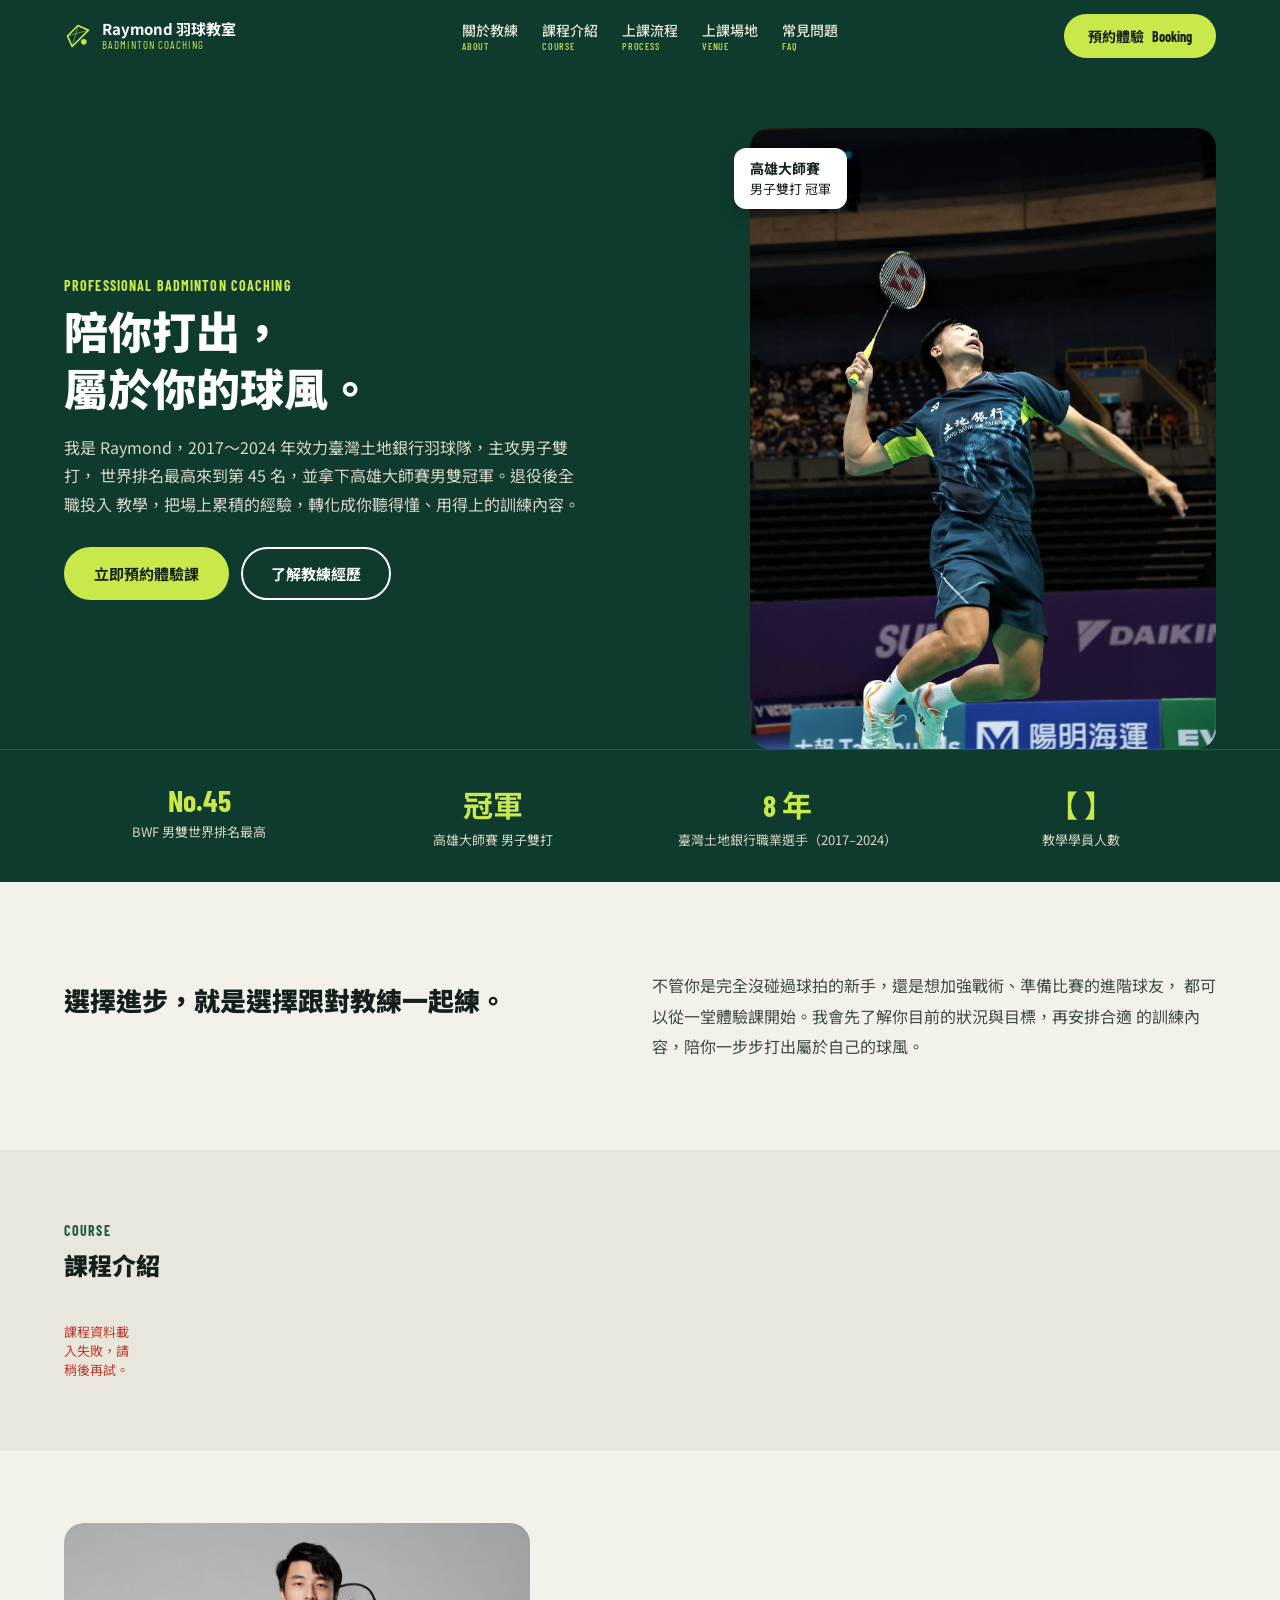
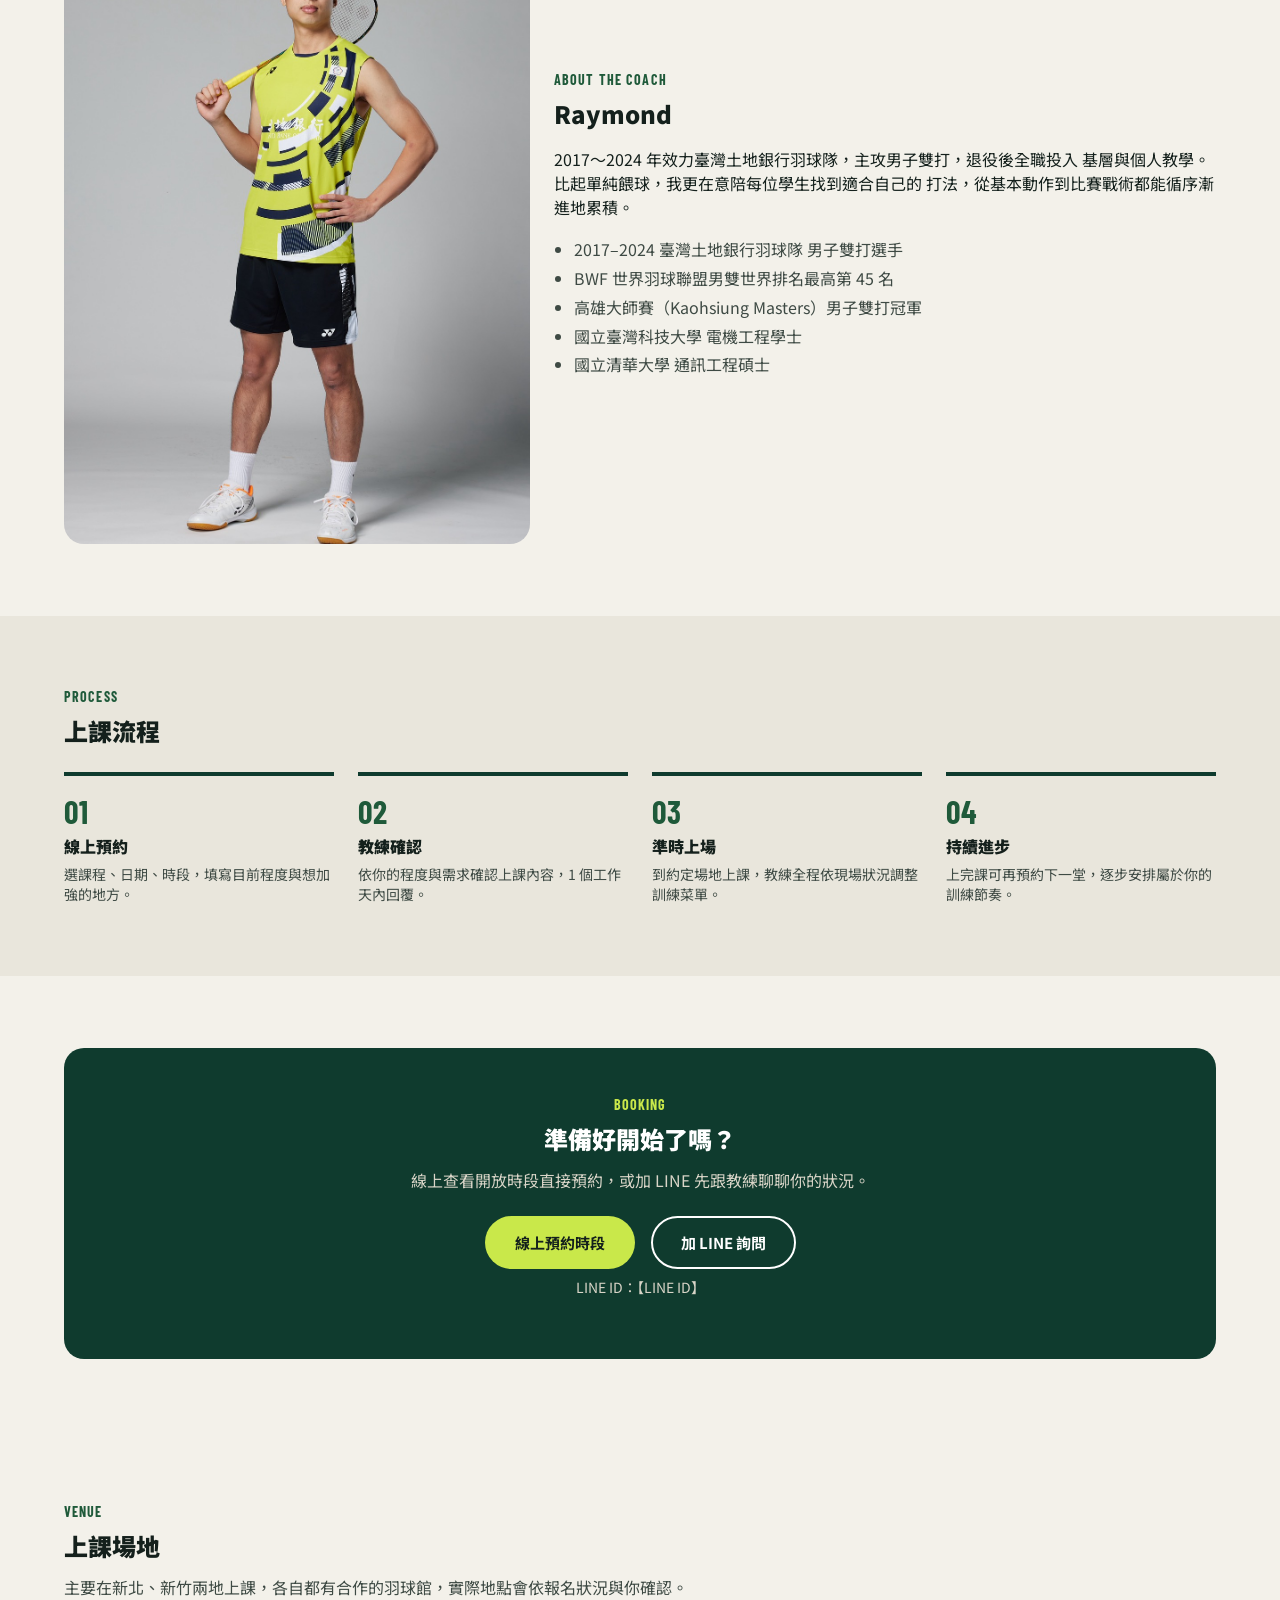
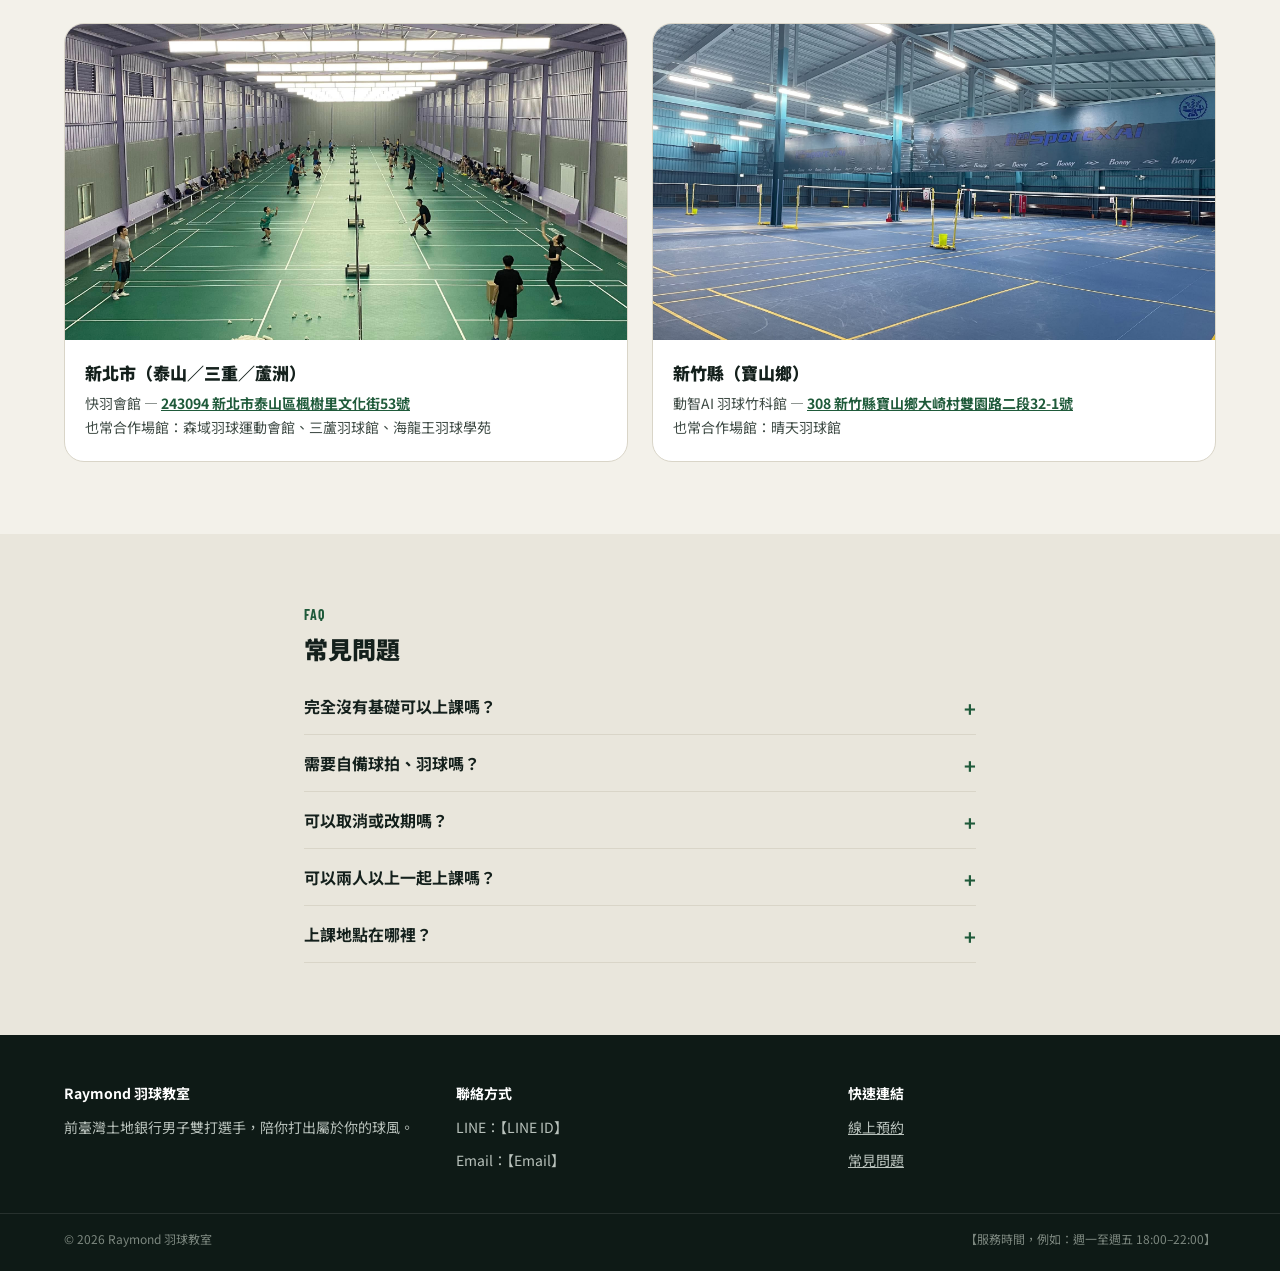
==== commit cee30665: "上課場地：改成按地區列出真實合作場館，不再只暗示兩間 原本兩張場地卡各自只列一間場館，容易讓人誤以為只能約這兩個地方。 改成「新北市」「新竹縣」兩個地區卡，各自列出實際合作的羽球館 （資料取自 coa" ====
--- a/static/index.html
+++ b/static/index.html
@@ -156,28 +156,35 @@
       </div>
     </section>
 
-    <!-- 上課場地：2 張卡 -->
+    <!-- 上課場地：不只固定兩間，按地區列出實際合作的場館，避免讓人以為只能約這兩處 -->
     <section class="section" id="venue">
       <div class="container">
         <span class="eyebrow">Venue</span>
         <h2>上課場地</h2>
-        <div class="grid-12" style="margin-top: 24px">
+        <p style="color: var(--ink-2); max-width: 640px; margin: 0 0 24px">
+          主要在新北、新竹兩地上課，各自都有合作的羽球館，實際地點會依報名狀況與你確認。
+        </p>
+        <div class="grid-12">
           <div class="venue-card card">
-            <div class="venue-card-photo"><img src="/static/img/venue-taipei.jpg" alt="快羽會館" /></div>
+            <div class="venue-card-photo"><img src="/static/img/venue-taipei.jpg" alt="新北市上課場地" /></div>
             <div class="venue-card-body">
-              <h3>快羽會館（台北）</h3>
-              <p>【地址】</p>
-              <p>【場地特色說明，例如：地板材質、附近停車資訊】</p>
-              <a href="#">查看地圖 →</a>
+              <h3>新北市（泰山／三重／蘆洲）</h3>
+              <p>
+                快羽會館 —
+                <a href="https://www.google.com/maps/search/?api=1&query=快羽會館%20新北市泰山區楓樹里文化街53號" target="_blank" rel="noopener">243094 新北市泰山區楓樹里文化街53號</a>
+              </p>
+              <p class="venue-card-meta">也常合作場館：森域羽球運動會館、三蘆羽球館、海龍王羽球學苑</p>
             </div>
           </div>
           <div class="venue-card card">
-            <div class="venue-card-photo"><img src="/static/img/venue-hsinchu.jpg" alt="動智AI竹科館" /></div>
+            <div class="venue-card-photo"><img src="/static/img/venue-hsinchu.jpg" alt="新竹縣上課場地" /></div>
             <div class="venue-card-body">
-              <h3>動智AI竹科館（新竹）</h3>
-              <p>【地址】</p>
-              <p>【場地特色說明】</p>
-              <a href="#">查看地圖 →</a>
+              <h3>新竹縣（寶山鄉）</h3>
+              <p>
+                動智AI 羽球竹科館 —
+                <a href="https://www.google.com/maps/search/?api=1&query=動智AI羽球竹科館%20新竹縣寶山鄉大崎村雙園路二段32-1號" target="_blank" rel="noopener">308 新竹縣寶山鄉大崎村雙園路二段32-1號</a>
+              </p>
+              <p class="venue-card-meta">也常合作場館：晴天羽球館</p>
             </div>
           </div>
         </div>
@@ -207,7 +214,7 @@
         </details>
         <details class="faq-item">
           <summary>上課地點在哪裡？</summary>
-          <p>目前固定場地請見上方「上課場地」區塊，也可以另外約定地點。</p>
+          <p>主要在新北、新竹兩地的合作羽球館上課，詳見上方「上課場地」區塊，實際地點會依報名狀況確認，也可以另外約定。</p>
         </details>
       </div>
     </section>
--- a/static/css/style.css
+++ b/static/css/style.css
@@ -557,7 +557,6 @@
   color: #d9d5c8;
   font-size: 13px;
   text-align: center;
-  padding: 24px;
   overflow: hidden;
 }
 
@@ -816,6 +815,12 @@
   color: var(--green-700);
   font-weight: 700;
   font-size: 14px;
+}
+
+.venue-card-meta {
+  color: var(--ink-3);
+  font-size: 13px;
+  margin: 8px 0 0;
 }
 
 /* ---- FAQ ---- */
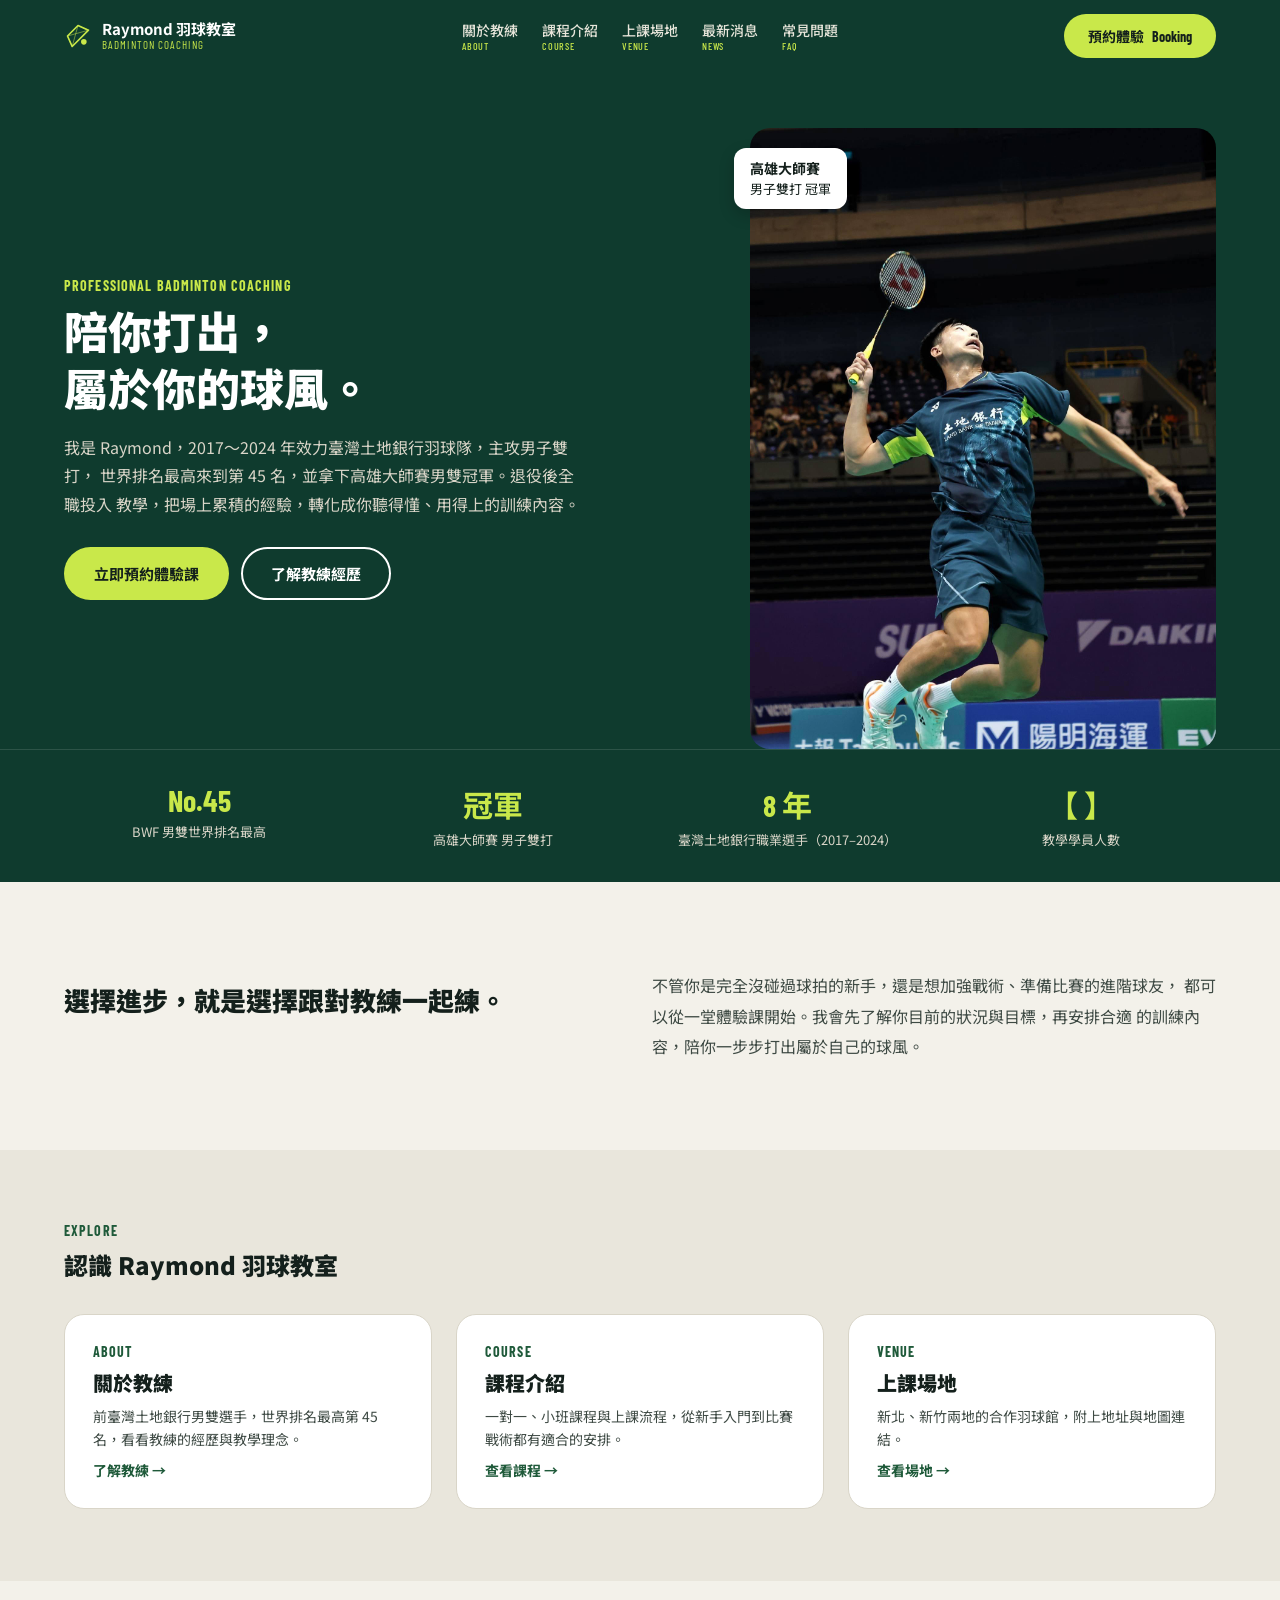
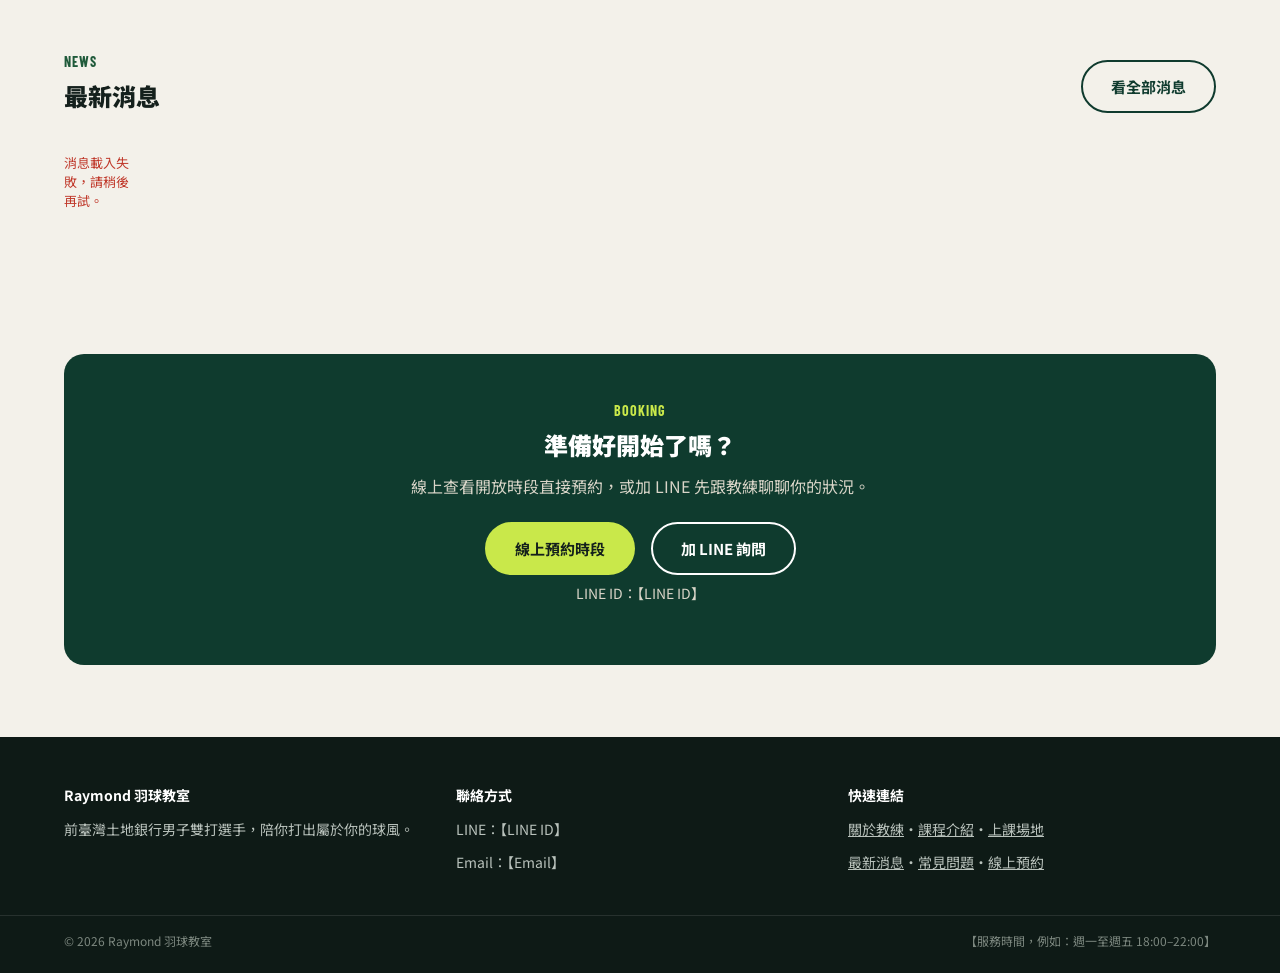
==== commit 297842a9: "前端：首頁拆成獨立頁面 + 最新消息頁與後台管理頁 原本 11 個區塊全擠在首頁、導覽列用錨點跳，改成每個主題各自一頁： - 首頁只留 Hero、數據列、標語、三張入口卡片、最新消息預覽（前 3 則）" ====
--- a/static/index.html
+++ b/static/index.html
@@ -10,7 +10,7 @@
   <nav class="topnav" id="topnav"></nav>
 
   <main>
-    <!-- Hero：左7欄文字、右5欄直式照片。照片先用佔位框，之後換成真實動態照 -->
+    <!-- Hero：左7欄文字、右5欄直式照片 -->
     <section class="hero on-dark">
       <div class="container grid-12">
         <div class="hero-copy">
@@ -23,7 +23,7 @@
           </p>
           <div class="hero-actions">
             <a href="/book.html" class="btn btn-primary">立即預約體驗課</a>
-            <a href="#about" class="btn btn-outline">了解教練經歷</a>
+            <a href="/about.html" class="btn btn-outline">了解教練經歷</a>
           </div>
         </div>
         <div class="hero-photo-wrap">
@@ -72,182 +72,52 @@
       </div>
     </section>
 
-    <!-- 課程介紹：4 張卡，資料來自 GET /api/courses，不寫死 HTML -->
-    <section class="section on-paper-2" id="course">
+    <!-- 探索：各主題已拆成獨立頁面，首頁只放入口卡片 -->
+    <section class="section on-paper-2" id="explore">
       <div class="container">
-        <span class="eyebrow">Course</span>
-        <h2>課程介紹</h2>
-        <div class="grid-12 course-grid" id="course-grid">
-          <p style="color: var(--ink-3)">課程資料載入中…</p>
+        <span class="eyebrow">Explore</span>
+        <h2>認識 Raymond 羽球教室</h2>
+        <div class="grid-12 entry-grid">
+          <a class="card entry-card" href="/about.html">
+            <span class="eyebrow">About</span>
+            <h3>關於教練</h3>
+            <p>前臺灣土地銀行男雙選手，世界排名最高第 45 名，看看教練的經歷與教學理念。</p>
+            <span class="entry-card-more">了解教練 →</span>
+          </a>
+          <a class="card entry-card" href="/courses.html">
+            <span class="eyebrow">Course</span>
+            <h3>課程介紹</h3>
+            <p>一對一、小班課程與上課流程，從新手入門到比賽戰術都有適合的安排。</p>
+            <span class="entry-card-more">查看課程 →</span>
+          </a>
+          <a class="card entry-card" href="/venues.html">
+            <span class="eyebrow">Venue</span>
+            <h3>上課場地</h3>
+            <p>新北、新竹兩地的合作羽球館，附上地址與地圖連結。</p>
+            <span class="entry-card-more">查看場地 →</span>
+          </a>
         </div>
       </div>
     </section>
 
-    <!-- 教練介紹：左照片右文字，真實經歷 -->
-    <section class="section" id="about">
-      <div class="container grid-12 about-split">
-        <div class="about-photo">
-          <img src="/static/img/coach-portrait.jpg" alt="Raymond 教練人像照" />
+    <!-- 最新消息預覽：資料來自 GET /api/news，教練在後台發布 -->
+    <section class="section" id="news">
+      <div class="container">
+        <div class="section-head">
+          <div>
+            <span class="eyebrow">News</span>
+            <h2>最新消息</h2>
+          </div>
+          <a href="/news.html" class="btn btn-outline-dark">看全部消息</a>
         </div>
-        <div class="about-copy">
-          <span class="eyebrow">About the Coach</span>
-          <h2>Raymond</h2>
-          <p>
-            2017～2024 年效力臺灣土地銀行羽球隊，主攻男子雙打，退役後全職投入
-            基層與個人教學。比起單純餵球，我更在意陪每位學生找到適合自己的
-            打法，從基本動作到比賽戰術都能循序漸進地累積。
-          </p>
-          <ul class="highlight-list">
-            <li>2017–2024 臺灣土地銀行羽球隊 男子雙打選手</li>
-            <li>BWF 世界羽球聯盟男雙世界排名最高第 45 名</li>
-            <li>高雄大師賽（Kaohsiung Masters）男子雙打冠軍</li>
-            <li>國立臺灣科技大學 電機工程學士</li>
-            <li>國立清華大學 通訊工程碩士</li>
-          </ul>
+        <div class="grid-12 news-grid" id="news-preview">
+          <p style="color: var(--ink-3)">消息載入中…</p>
         </div>
-      </div>
-    </section>
-
-    <!-- 上課流程：4 步驟 -->
-    <section class="section on-paper-2" id="process">
-      <div class="container">
-        <span class="eyebrow">Process</span>
-        <h2>上課流程</h2>
-        <div class="grid-12" style="margin-top: 24px">
-          <div class="process-step">
-            <span class="process-step-number">01</span>
-            <h3>線上預約</h3>
-            <p>選課程、日期、時段，填寫目前程度與想加強的地方。</p>
-          </div>
-          <div class="process-step">
-            <span class="process-step-number">02</span>
-            <h3>教練確認</h3>
-            <p>依你的程度與需求確認上課內容，1 個工作天內回覆。</p>
-          </div>
-          <div class="process-step">
-            <span class="process-step-number">03</span>
-            <h3>準時上場</h3>
-            <p>到約定場地上課，教練全程依現場狀況調整訓練菜單。</p>
-          </div>
-          <div class="process-step">
-            <span class="process-step-number">04</span>
-            <h3>持續進步</h3>
-            <p>上完課可再預約下一堂，逐步安排屬於你的訓練節奏。</p>
-          </div>
-        </div>
-      </div>
-    </section>
-
-    <!-- 預約方式：深綠圓角大卡，LINE + booking.html -->
-    <section class="section" id="booking">
-      <div class="container">
-        <div class="booking-cta-card on-dark">
-          <span class="eyebrow">Booking</span>
-          <h2>準備好開始了嗎？</h2>
-          <p style="color: #d9d5c8; max-width: 480px; margin: 0 auto">
-            線上查看開放時段直接預約，或加 LINE 先跟教練聊聊你的狀況。
-          </p>
-          <div class="booking-cta-actions">
-            <a href="/book.html" class="btn btn-primary">線上預約時段</a>
-            <a href="#" class="btn btn-outline">加 LINE 詢問</a>
-          </div>
-          <p class="booking-cta-line-id">LINE ID：【LINE ID】</p>
-        </div>
-      </div>
-    </section>
-
-    <!-- 上課場地：不只固定兩間，按地區列出實際合作的場館，避免讓人以為只能約這兩處 -->
-    <section class="section" id="venue">
-      <div class="container">
-        <span class="eyebrow">Venue</span>
-        <h2>上課場地</h2>
-        <p style="color: var(--ink-2); max-width: 640px; margin: 0 0 24px">
-          主要在新北、新竹兩地上課，各自都有合作的羽球館，實際地點會依報名狀況與你確認。
-        </p>
-        <div class="grid-12">
-          <div class="venue-card card">
-            <div class="venue-card-photo"><img src="/static/img/venue-taipei.jpg" alt="新北市上課場地" /></div>
-            <div class="venue-card-body">
-              <h3>新北市（泰山／三重／蘆洲）</h3>
-              <p>
-                快羽會館 —
-                <a href="https://www.google.com/maps/search/?api=1&query=快羽會館%20新北市泰山區楓樹里文化街53號" target="_blank" rel="noopener">243094 新北市泰山區楓樹里文化街53號</a>
-              </p>
-              <p class="venue-card-meta">也常合作場館：森域羽球運動會館、三蘆羽球館、海龍王羽球學苑</p>
-            </div>
-          </div>
-          <div class="venue-card card">
-            <div class="venue-card-photo"><img src="/static/img/venue-hsinchu.jpg" alt="新竹縣上課場地" /></div>
-            <div class="venue-card-body">
-              <h3>新竹縣（寶山鄉）</h3>
-              <p>
-                動智AI 羽球竹科館 —
-                <a href="https://www.google.com/maps/search/?api=1&query=動智AI羽球竹科館%20新竹縣寶山鄉大崎村雙園路二段32-1號" target="_blank" rel="noopener">308 新竹縣寶山鄉大崎村雙園路二段32-1號</a>
-              </p>
-              <p class="venue-card-meta">也常合作場館：晴天羽球館</p>
-            </div>
-          </div>
-        </div>
-      </div>
-    </section>
-
-    <!-- FAQ -->
-    <section class="section on-paper-2" id="faq">
-      <div class="container" style="max-width: 800px">
-        <span class="eyebrow">FAQ</span>
-        <h2>常見問題</h2>
-        <details class="faq-item">
-          <summary>完全沒有基礎可以上課嗎？</summary>
-          <p>可以，第一堂體驗課會先了解你的狀況，從最基本的動作開始教起。</p>
-        </details>
-        <details class="faq-item">
-          <summary>需要自備球拍、羽球嗎？</summary>
-          <p>建議自備球拍；羽球部分請上課前跟教練確認，一般會協調共同分攤。</p>
-        </details>
-        <details class="faq-item">
-          <summary>可以取消或改期嗎？</summary>
-          <p>可以，請盡早透過 LINE 或「我的預約」聯繫教練協調新時段。</p>
-        </details>
-        <details class="faq-item">
-          <summary>可以兩人以上一起上課嗎？</summary>
-          <p>可以，預約時在備註或聯絡教練說明人數，會依人數調整訓練菜單。</p>
-        </details>
-        <details class="faq-item">
-          <summary>上課地點在哪裡？</summary>
-          <p>主要在新北、新竹兩地的合作羽球館上課，詳見上方「上課場地」區塊，實際地點會依報名狀況確認，也可以另外約定。</p>
-        </details>
       </div>
     </section>
   </main>
 
-  <footer class="site-footer">
-    <div class="container grid-12">
-      <div class="footer-col" style="grid-column: span 4">
-        <h4>Raymond 羽球教室</h4>
-        <p>前臺灣土地銀行男子雙打選手，陪你打出屬於你的球風。</p>
-      </div>
-      <div class="footer-col" style="grid-column: span 4">
-        <h4>聯絡方式</h4>
-        <p>LINE：【LINE ID】</p>
-        <p>Email：【Email】</p>
-      </div>
-      <div class="footer-col" style="grid-column: span 4">
-        <h4>快速連結</h4>
-        <p><a href="/book.html" style="color: inherit">線上預約</a></p>
-        <p><a href="#faq" style="color: inherit">常見問題</a></p>
-      </div>
-    </div>
-    <div class="container footer-bottom">
-      <span>© 2026 Raymond 羽球教室</span>
-      <span>【服務時間，例如：週一至週五 18:00–22:00】</span>
-    </div>
-  </footer>
-
-  <!-- 手機版底部固定操作列 -->
-  <div class="mobile-action-bar">
-    <a href="#" class="btn btn-outline-dark">LINE 詢問</a>
-    <a href="/book.html" class="btn btn-primary">預約體驗課</a>
-  </div>
+  <footer id="site-footer"></footer>
 
   <script src="/static/js/common.js"></script>
   <script src="/static/js/index.js"></script>
--- a/static/css/style.css
+++ b/static/css/style.css
@@ -1314,3 +1314,194 @@
     max-width: 100%;
   }
 }
+
+/* ================= 多頁面改版：子頁頁首、首頁入口卡片、最新消息 ================= */
+
+/* 子頁頁首（關於教練／課程／場地／消息／FAQ）：深綠底、左邊大標題 */
+.page-hero {
+  background: var(--green-900);
+  color: #fff;
+  padding: 64px 0 56px;
+}
+
+.page-hero h1 {
+  font-size: 44px;
+  font-weight: 900;
+  margin: 0 0 12px;
+  color: #fff;
+}
+
+.page-hero p {
+  color: #d9d5c8;
+  max-width: 640px;
+  line-height: 1.8;
+  margin: 0;
+}
+
+/* 首頁「探索」入口卡片：連到各子頁 */
+.entry-grid {
+  margin-top: 32px;
+}
+
+.entry-card {
+  grid-column: span 4;
+  display: flex;
+  flex-direction: column;
+  gap: 8px;
+  padding: 28px;
+  text-decoration: none;
+  color: inherit;
+  transition: transform 0.2s ease, box-shadow 0.2s ease, border-color 0.2s ease;
+}
+
+.entry-card:hover {
+  transform: translateY(-4px);
+  box-shadow: 0 12px 28px rgba(15, 59, 46, 0.12);
+  border-color: var(--green-700);
+}
+
+.entry-card .eyebrow {
+  margin: 0;
+}
+
+.entry-card h3 {
+  font-size: 20px;
+  margin: 0;
+}
+
+.entry-card p {
+  color: var(--ink-2);
+  font-size: 14px;
+  line-height: 1.7;
+  margin: 0;
+  flex: 1;
+}
+
+.entry-card-more {
+  font-weight: 700;
+  font-size: 14px;
+  color: var(--green-700);
+}
+
+/* 最新消息卡片：首頁預覽與 /news.html 共用 */
+.section-head {
+  display: flex;
+  justify-content: space-between;
+  align-items: flex-end;
+  gap: 16px;
+  flex-wrap: wrap;
+}
+
+.section-head h2 {
+  margin: 0;
+}
+
+.news-grid {
+  margin-top: 32px;
+}
+
+.news-card {
+  grid-column: span 4;
+  padding: 24px;
+  display: flex;
+  flex-direction: column;
+  gap: 10px;
+}
+
+.news-card-top {
+  display: flex;
+  align-items: center;
+  gap: 8px;
+  flex-wrap: wrap;
+}
+
+.news-tag {
+  display: inline-block;
+  padding: 2px 10px;
+  border-radius: var(--radius-pill);
+  background: var(--green-900);
+  color: var(--lime);
+  font-size: 12px;
+  font-weight: 700;
+}
+
+.news-tag.pinned {
+  background: var(--lime);
+  color: var(--ink);
+}
+
+.news-date {
+  font-family: "Barlow Condensed", sans-serif;
+  font-size: 15px;
+  color: var(--ink-3);
+}
+
+.news-card h3 {
+  font-size: 18px;
+  margin: 0;
+  line-height: 1.5;
+}
+
+.news-card p {
+  color: var(--ink-2);
+  font-size: 14px;
+  line-height: 1.8;
+  margin: 0;
+  white-space: pre-line;
+}
+
+.news-card a.news-link {
+  color: var(--green-700);
+  font-weight: 700;
+  font-size: 14px;
+}
+
+/* 消息頁：分類篩選膠囊 */
+.news-filter {
+  display: flex;
+  gap: 8px;
+  flex-wrap: wrap;
+  margin-top: 8px;
+}
+
+.news-filter button {
+  background: var(--card);
+  color: var(--ink);
+  border: 1px solid var(--line);
+  border-radius: var(--radius-pill);
+  padding: 6px 16px;
+  font-size: 14px;
+  cursor: pointer;
+}
+
+.news-filter button.active {
+  background: var(--green-900);
+  border-color: var(--green-900);
+  color: #fff;
+}
+
+.footer-links a {
+  color: inherit;
+}
+
+@media (max-width: 1023px) {
+  .entry-card,
+  .news-card {
+    grid-column: span 6;
+  }
+}
+
+@media (max-width: 767px) {
+  .page-hero {
+    padding: 40px 0 36px;
+  }
+
+  .page-hero h1 {
+    font-size: 30px;
+  }
+
+  .entry-card,
+  .news-card {
+    grid-column: span 12;
+  }
+}
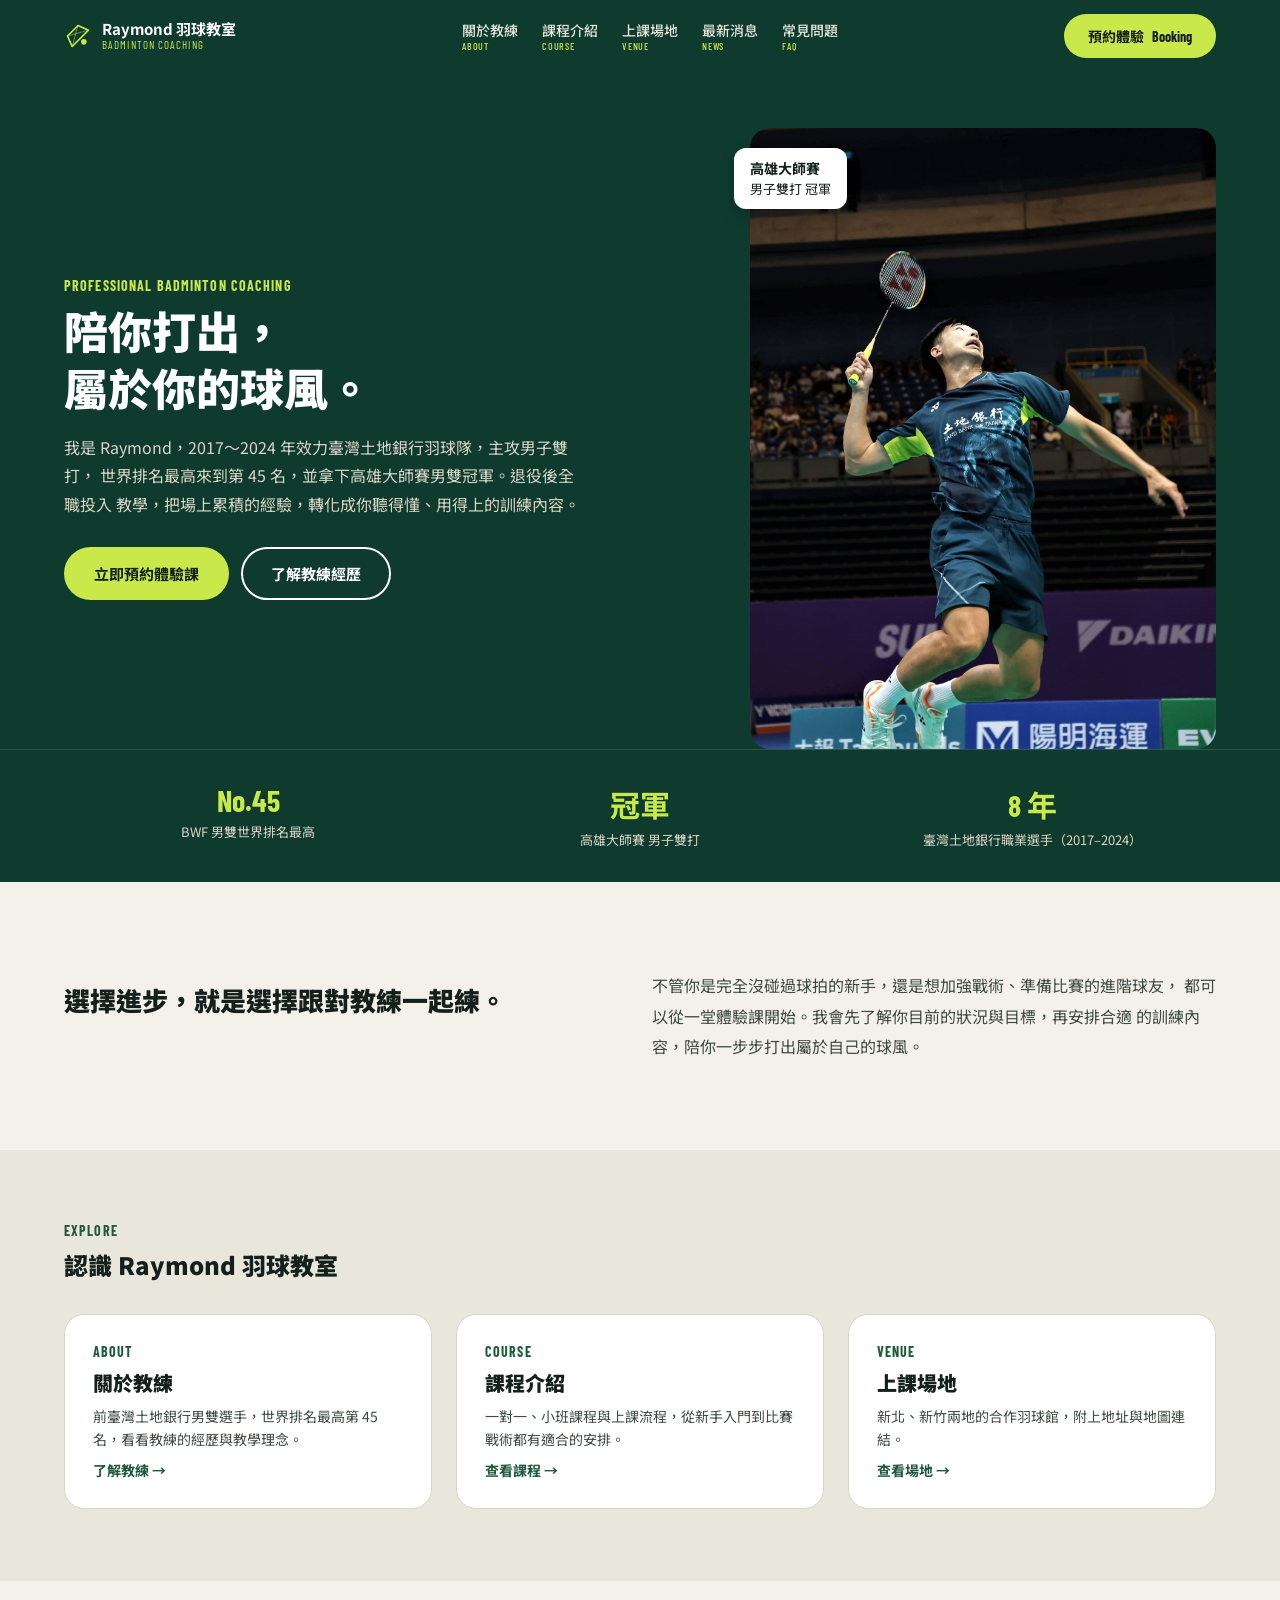
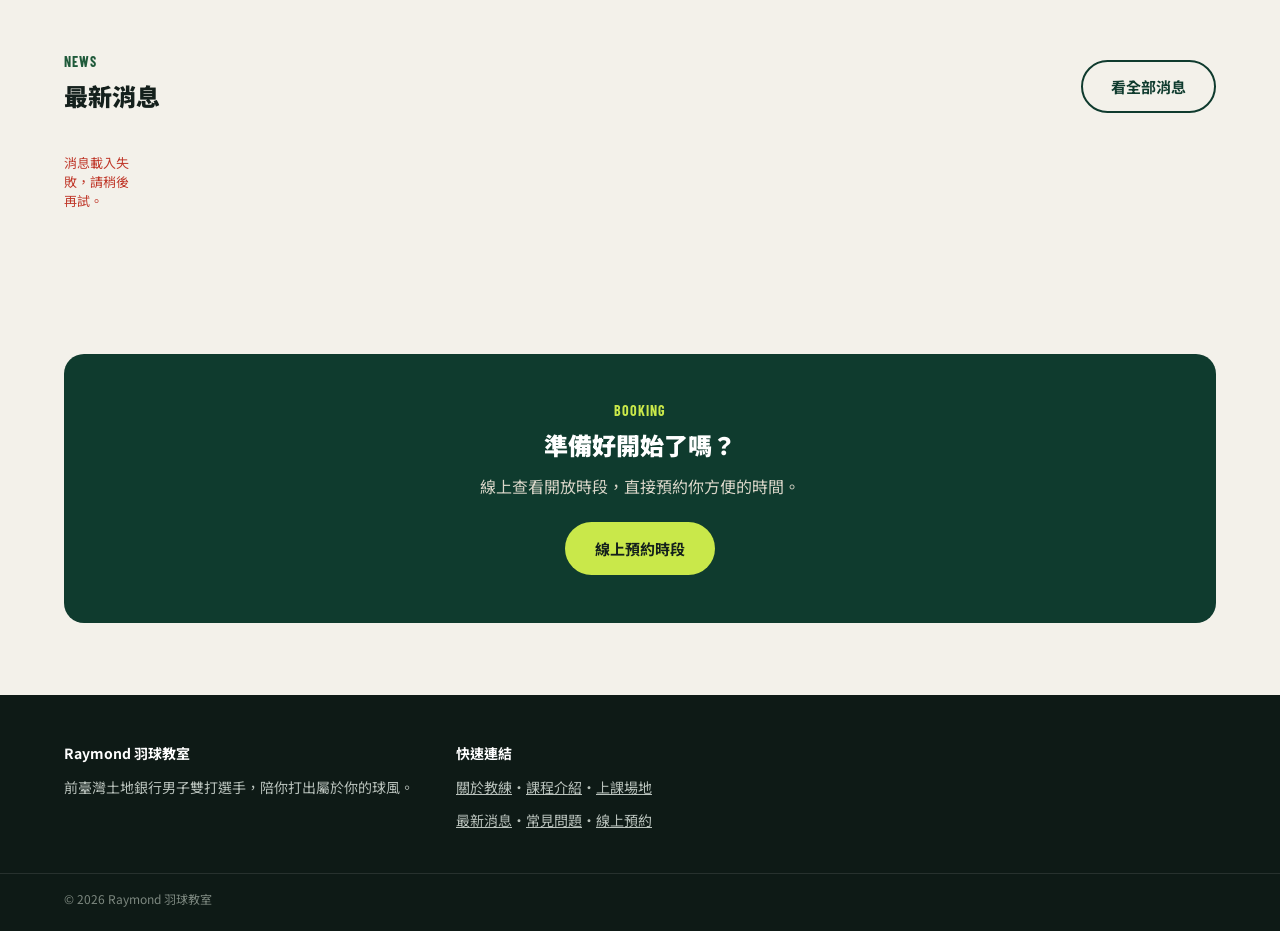
==== commit e9b2108d: "對外佔位文字先隱藏：聯絡資訊集中到 SITE_CONTACT，空的就不顯示 網站要放上雲端主網域，【LINE ID】【Email】這類佔位文字不能公開出去， 實際內容之後再逐項討論補上： - comm" ====
--- a/static/index.html
+++ b/static/index.html
@@ -53,10 +53,7 @@
           <span class="stat-number">8 年</span>
           <span class="stat-label">臺灣土地銀行職業選手（2017–2024）</span>
         </div>
-        <div class="stat-item">
-          <span class="stat-number">【 】</span>
-          <span class="stat-label">教學學員人數</span>
-        </div>
+        <!-- 第 4 格「教學學員人數」等實際數字確定後再加回來 -->
       </div>
     </section>
 
--- a/static/css/style.css
+++ b/static/css/style.css
@@ -597,7 +597,7 @@
 }
 
 .stat-item {
-  grid-column: span 3;
+  grid-column: span 4; /* 目前 3 格；之後加回「教學學員人數」改回 span 3 */
   color: #fff;
 }
 
